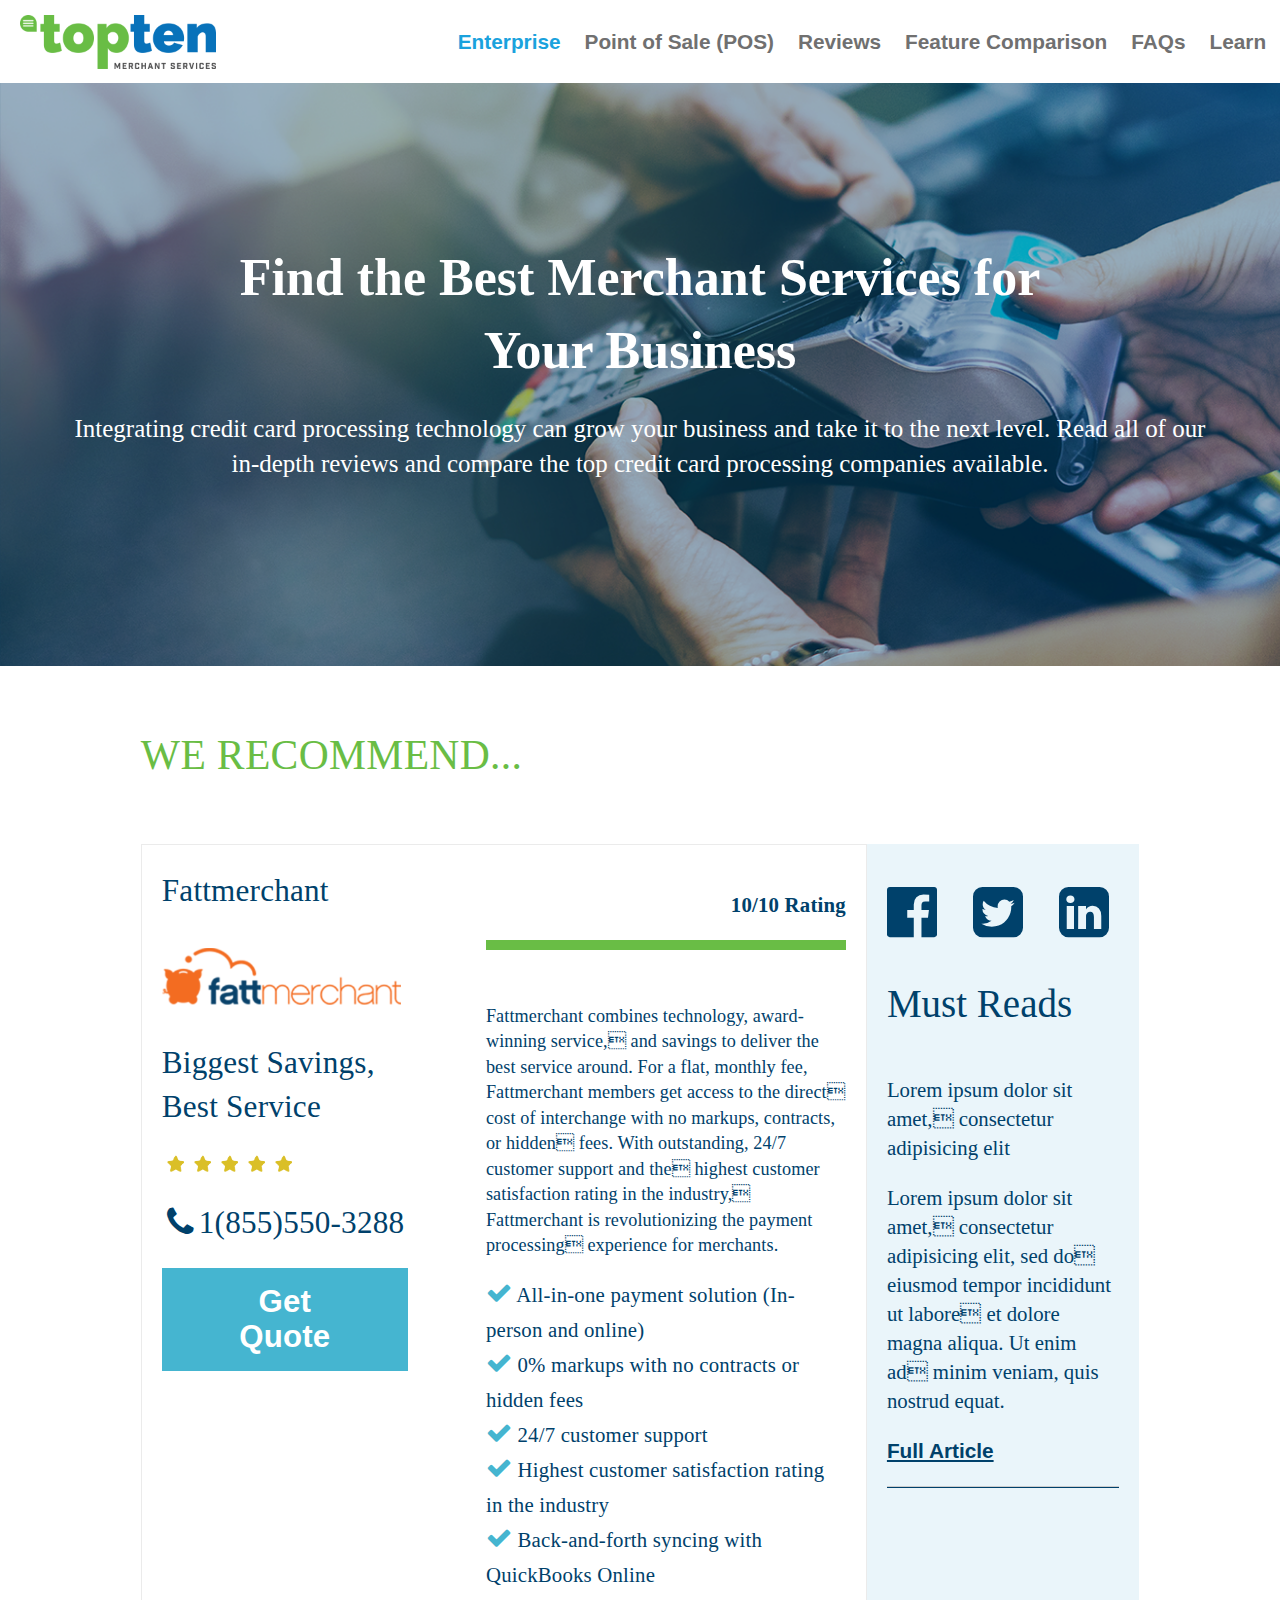
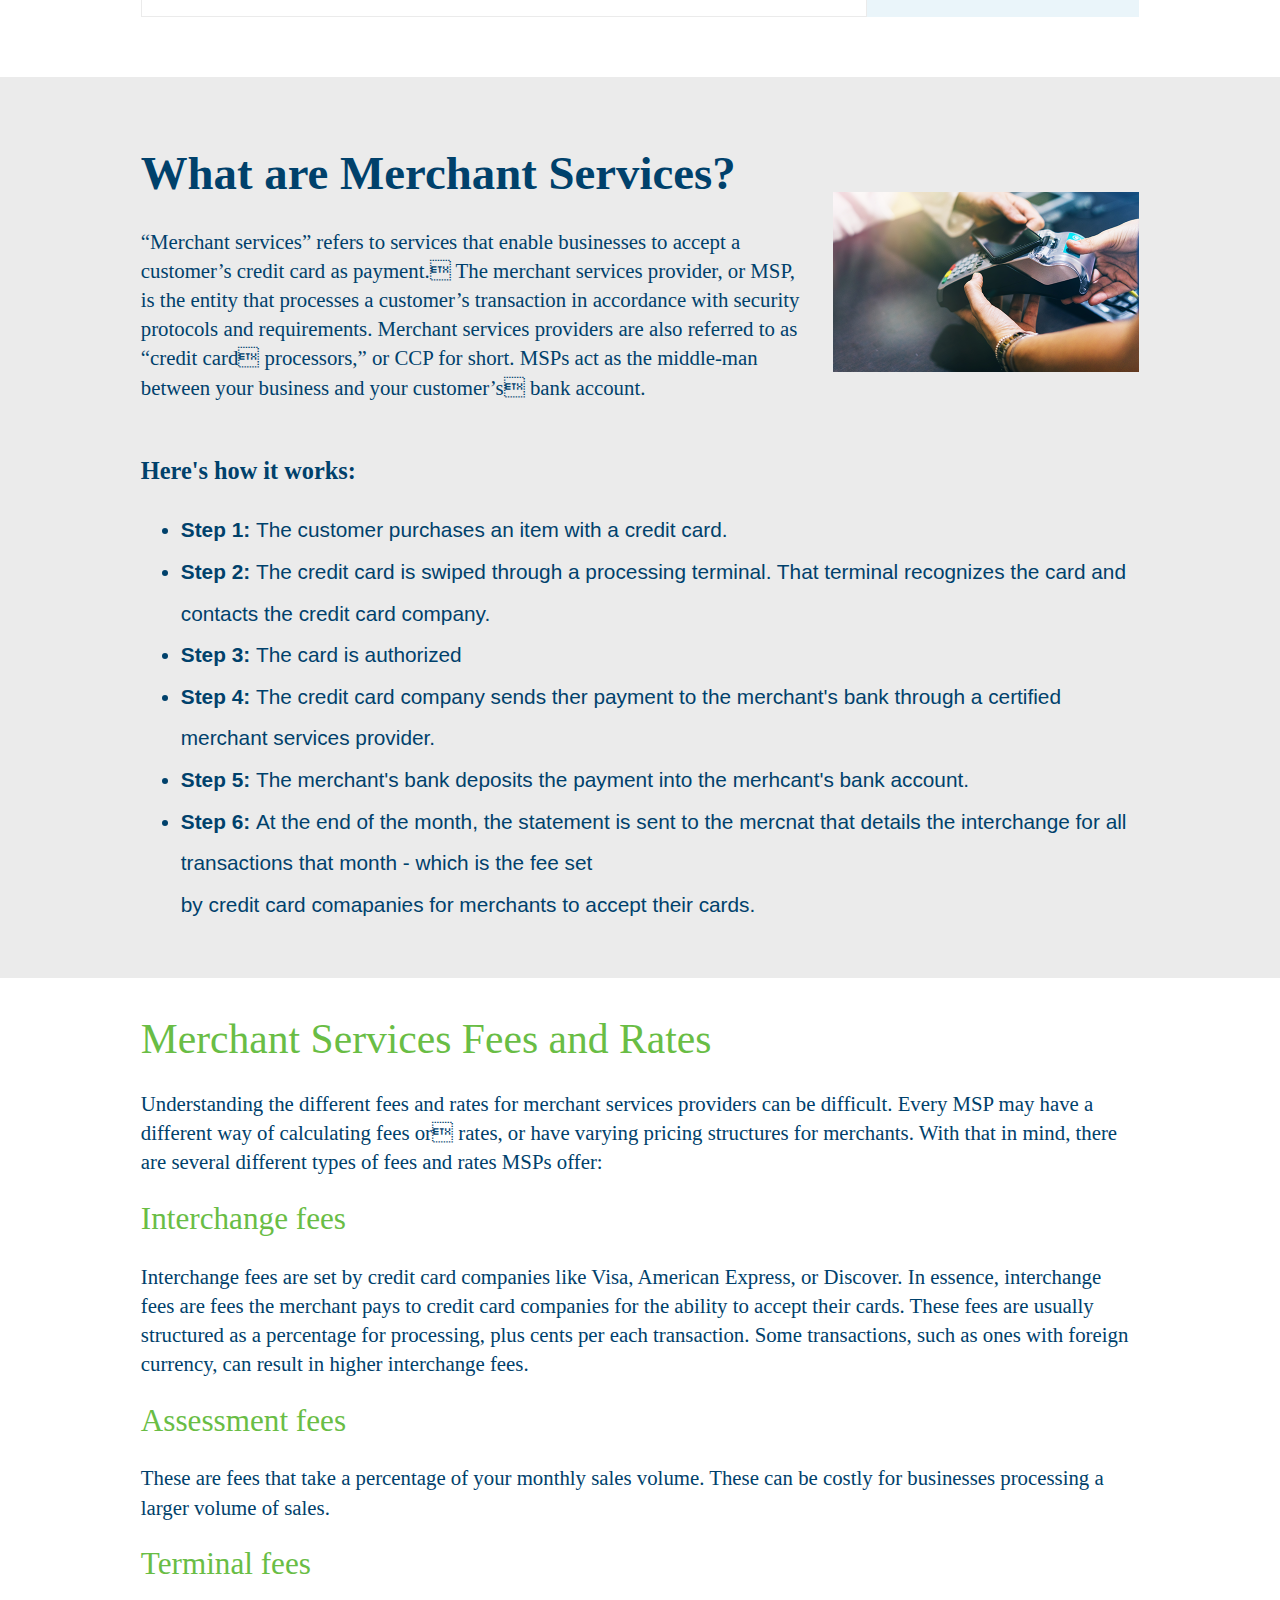
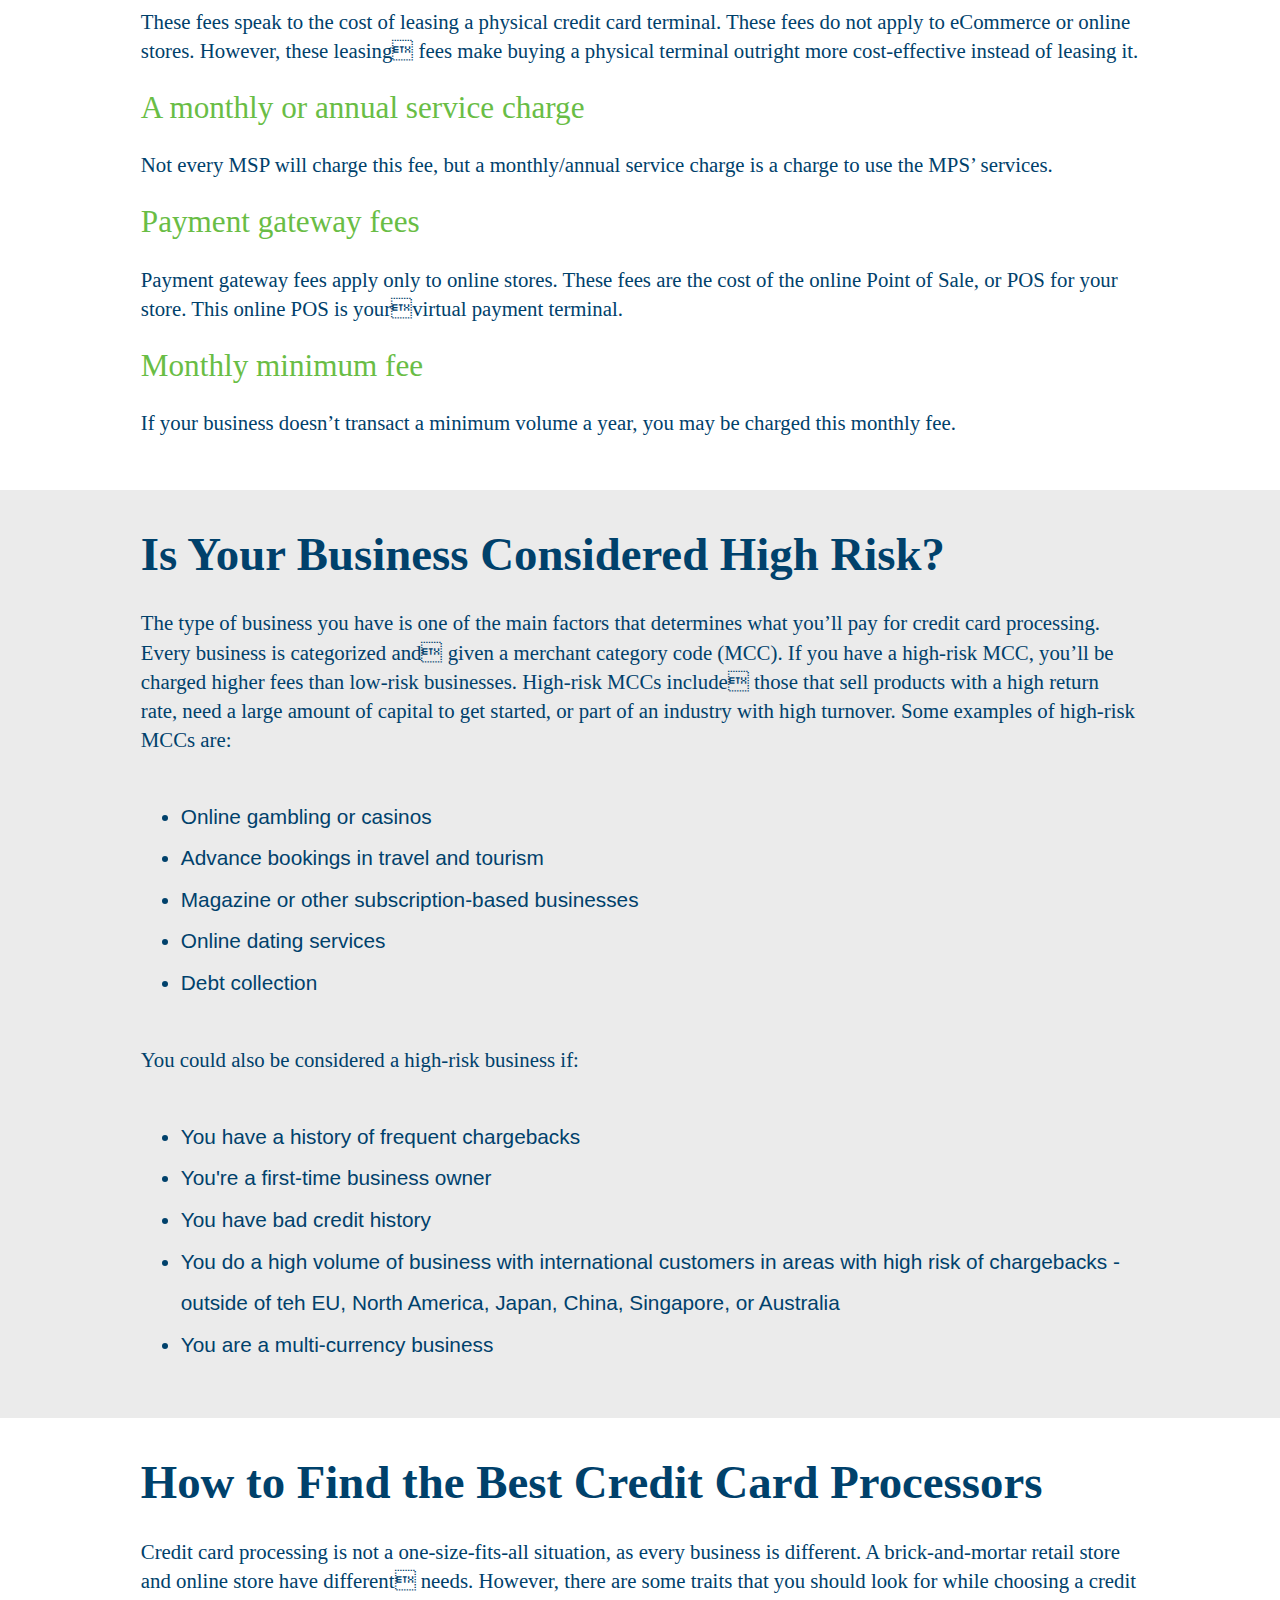
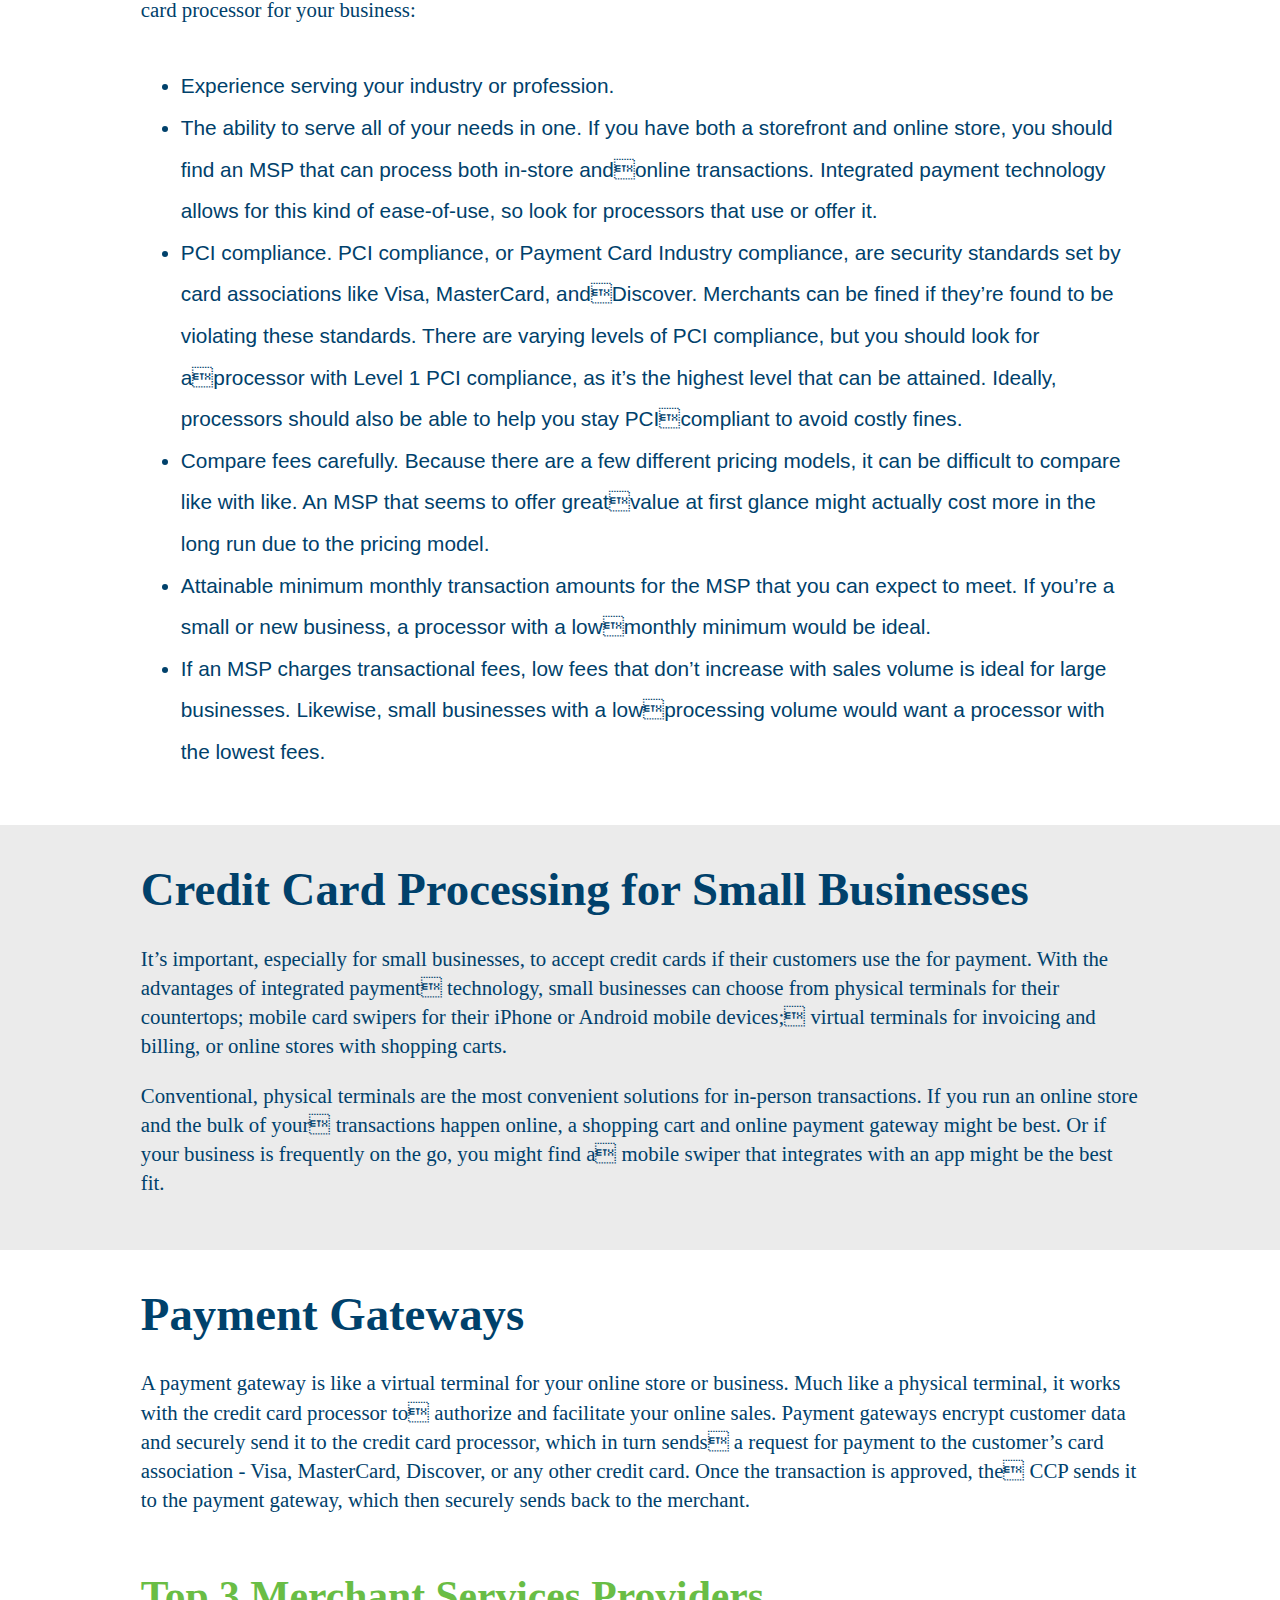
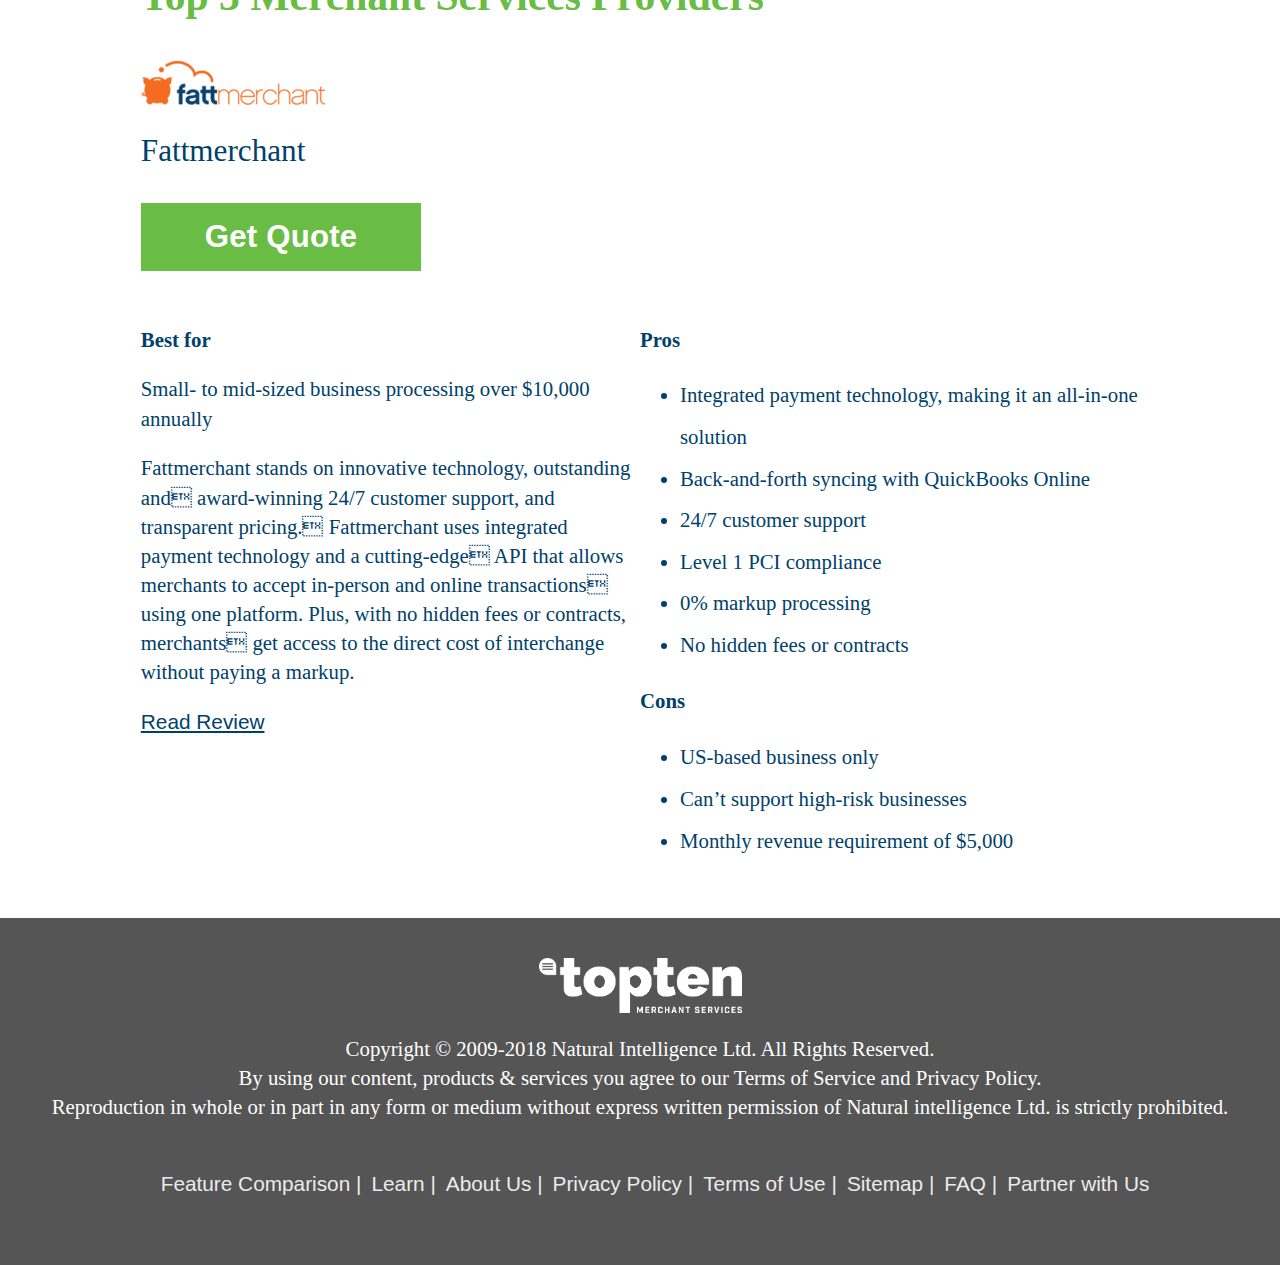
==== index.html @ c232f835 "learn.html page creation" ====
<!DOCTYPE html>
<html class="no-js" lang="">
  <head>
    <meta charset="utf-8" />
    <meta http-equiv="x-ua-compatible" content="ie=edge" />
    <title>Best 10 Merchant Services</title>
    <meta name="description" content="" />
    <meta name="viewport" content="width=device-width, initial-scale=1, shrink-to-fit=no" />
    <link rel="stylesheet" href="/css/font-awesome.min.css" />
    <link rel="stylesheet" href="/css/font-awesome.css" />
    <link href="http://cdnjs.cloudflare.com/ajax/libs/font-awesome/4.3.0/css/font-awesome.css" rel="stylesheet" type="text/css" />
    <link rel="manifest" href="site.webmanifest" />
    <link rel="apple-touch-icon" href="icon.png" />
    <!-- Place favicon.ico in the root directory -->

    <link rel="stylesheet" href="css/normalize.css" />
    <link rel="stylesheet" href="css/main.css" />
  </head>

  <body>
    <!--[if lte IE 9]>
      <p class="browserupgrade">You are using an <strong>outdated</strong> browser. Please <a href="https://browsehappy.com/">upgrade your browser</a> to improve your experience and security.</p>
    <![endif]-->

    <!-- Add your site or application content here -->

    <nav class="top-nav">
      <div class="logo">
        <a href="/"><img src="img/top-ten-logo.png" alt=""/></a>
      </div>
      <ul>
        <li><a class="active" href="/">Enterprise</a></li>
        <li><a href="#">Point of Sale (POS)</a></li>
        <li><a href="#">Reviews</a></li>
        <li><a href="comparison.html">Feature Comparison</a></li>
        <li><a href="faq-page.html">FAQs</a></li>
        <li><a href="learn.html">Learn</a></li>
      </ul>
    </nav>
    <!-- END top-nav -->

    <div class="hero">
      <div class="hero-header"><h1>Find the Best Merchant Services for Your Business</h1></div>
      <div class="hero-description">
        <p>Integrating credit card processing technology can grow your business and take it to the next level. Read all of our in-depth reviews and compare the top credit card processing companies available.</p>
      </div>
    </div>
    <!-- END hero -->

    <div class="box-wrapping">
      <div class="recommend-header"><h2>WE RECOMMEND...</h2></div>
      <div class="box-wrapping-columns">
        <div class="ranking-column">
          <div class="ranking-box">
            <div class="company-left">
              <div class="company-name"><h3>Fattmerchant</h3></div>
              <div class="ranking-logo"><img src="img/fattmerchant.png" alt="" /></div>
              <div class="company-slogan"><h4>Biggest Savings, Best Service</h4></div>
              <div class="ranking-stars">
                <ul>
                  <li><img src="img/star.png" alt="" /></li>
                  <li><img src="img/star.png" alt="" /></li>
                  <li><img src="img/star.png" alt="" /></li>
                  <li><img src="img/star.png" alt="" /></li>
                  <li><img src="img/star.png" alt="" /></li>
                </ul>
              </div>
              <div class="company-telephone">
                <i class="fas fa fa-phone"></i>
                <h3>1(855)550-3288</h3>
              </div>
              <div class="button-cta"><button class="quote-button" onclick="location.href='#'" type="button">Get Quote</button></div>
            </div>

            <div class="company-right">
              <div class="rating-wrapper">
                <div class="rating"><p>10/10 Rating</p></div>
                <div class="rating-bar"></div>
              </div>
              <div class="company-description">
                <p>
                  Fattmerchant combines technology, award-winning service, and savings to deliver the best service around. For a flat, monthly fee, Fattmerchant members get access to the direct cost of interchange with
                  no markups, contracts, or hidden fees. With outstanding, 24/7 customer support and the highest customer satisfaction rating in the industry, Fattmerchant is revolutionizing the payment processing
                  experience for merchants.
                </p>
              </div>
              <div class="company-pros-list">
                <ul class="fa-ul">
                  <li><i class="fas fa fa-check"></i> All-in-one payment solution (In-person and online)</li>
                  <li><i class="fas fa fa-check"></i> 0% markups with no contracts or hidden fees</li>
                  <li><i class="fas fa fa-check"></i> 24/7 customer support</li>
                  <li><i class="fas fa fa-check"></i> Highest customer satisfaction rating in the industry</li>
                  <li><i class="fas fa fa-check"></i> Back-and-forth syncing with QuickBooks Online</li>
                </ul>
              </div>
            </div>
          </div>
        </div>
        <div class="blog-column">
          <div class="social-icons">
            <a href="#"><i class="fa fa-facebook-official" aria-hidden="true"></i></a> <a href="#"><i class="fa fa-twitter-square" aria-hidden="true"></i></a>
            <a href="#"><i class="fa fa-linkedin-square" aria-hidden="true"></i></a>
          </div>
          <div class="blog-item">
            <div class="blog-snippet">
              <h2>Must Reads</h2>
              <p>Lorem ipsum dolor sit amet, consectetur adipisicing elit</p>
            </div>
            <div class="blog-details">
              <p>Lorem ipsum dolor sit amet, consectetur adipisicing elit, sed do eiusmod tempor incididunt ut labore et dolore magna aliqua. Ut enim ad minim veniam, quis nostrud equat.</p>
              <a class="link-bold" href="#">Full Article</a>
            </div>
            <hr />
          </div>
        </div>
      </div>
    </div>
    <!-- END box-wrapping -->

    <div class="service-info-wrapper">
      <div class="service-info-block-grey">
        <div class="basic-info-wrapper">
          <div class="basic-info-column-left">
            <div class="basic-header"><h2 class="blue-bold">What are Merchant Services?</h2></div>
            <div class="basic-quick-info">
              <p>
                “Merchant services” refers to services that enable businesses to accept a customer’s credit card as payment. The merchant services provider, or MSP, is the entity that processes a customer’s transaction
                in accordance with security protocols and requirements. Merchant services providers are also referred to as “credit card processors,” or CCP for short. MSPs act as the middle-man between your business and
                your customer’s bank account.
              </p>
            </div>
          </div>
          <div class="basic-info-column-right">
            <div class="basic-info-img"><img src="img/card-swipe.png" alt="" /></div>
          </div>
        </div>
        <div class="basic-list-wrapper">
          <div class="basic-list-header"><h3>Here's how it works:</h3></div>
          <div class="basic-list">
            <ul>
              <li><strong>Step 1: </strong>The customer purchases an item with a credit card.</li>
              <li><strong>Step 2: </strong>The credit card is swiped through a processing terminal. That terminal recognizes the card and contacts the credit card company.</li>
              <li><strong>Step 3: </strong>The card is authorized</li>
              <li><strong>Step 4: </strong>The credit card company sends ther payment to the merchant's bank through a certified merchant services provider.</li>
              <li><strong>Step 5: </strong>The merchant's bank deposits the payment into the merhcant's bank account.</li>
              <li>
                <strong>Step 6: </strong>At the end of the month, the statement is sent to the mercnat that details the interchange for all transactions that month - which is the fee set<br />
                by credit card comapanies for merchants to accept their cards.
              </li>
            </ul>
          </div>
        </div>
      </div>

      <div class="service-info-block-white">
        <div class="fees-wrapper">
          <div class="fees-info">
            <h2 class="green-medium">Merchant Services Fees and Rates</h2>
            <p>
              Understanding the different fees and rates for merchant services providers can be difficult. Every MSP may have a different way of calculating fees or rates, or have varying pricing structures for
              merchants. With that in mind, there are several different types of fees and rates MSPs offer:
            </p>
            <h3 class="green-medium">Interchange fees</h3>
            <p>
              Interchange fees are set by credit card companies like Visa, American Express, or Discover. In essence, interchange fees are fees the merchant pays to credit card companies for the ability to accept their
              cards. These fees are usually structured as a percentage for processing, plus cents per each transaction. Some transactions, such as ones with foreign currency, can result in higher interchange fees.
            </p>
            <h3 class="green-medium">Assessment fees</h3>
            <p>These are fees that take a percentage of your monthly sales volume. These can be costly for businesses processing a larger volume of sales.</p>
            <h3 class="green-medium">Terminal fees</h3>
            <p>
              These fees speak to the cost of leasing a physical credit card terminal. These fees do not apply to eCommerce or online stores. However, these leasing fees make buying a physical terminal outright more
              cost-effective instead of leasing it.
            </p>
            <h3 class="green-medium">A monthly or annual service charge</h3>
            <p>Not every MSP will charge this fee, but a monthly/annual service charge is a charge to use the MPS’ services.</p>
            <h3 class="green-medium">Payment gateway fees</h3>
            <p>Payment gateway fees apply only to online stores. These fees are the cost of the online Point of Sale, or POS for your store. This online POS is yourvirtual payment terminal.</p>
            <h3 class="green-medium">Monthly minimum fee</h3>
            <p>If your business doesn’t transact a minimum volume a year, you may be charged this monthly fee.</p>
          </div>
        </div>
      </div>

      <div class="service-info-block-grey">
        <div class="high-risk-wrapper">
          <div class="high-risk-text">
            <h2 class="blue-bold">Is Your Business Considered High Risk?</h2>

            <p>
              The type of business you have is one of the main factors that determines what you’ll pay for credit card processing. Every business is categorized and given a merchant category code (MCC). If you have a
              high-risk MCC, you’ll be charged higher fees than low-risk businesses. High-risk MCCs include those that sell products with a high return rate, need a large amount of capital to get started, or part of an
              industry with high turnover. Some examples of high-risk MCCs are:
            </p>

            <ul>
              <li>Online gambling or casinos</li>
              <li>Advance bookings in travel and tourism</li>
              <li>Magazine or other subscription-based businesses</li>
              <li>Online dating services</li>
              <li>Debt collection</li>
            </ul>
            <p>You could also be considered a high-risk business if:</p>
            <ul>
              <li>You have a history of frequent chargebacks</li>
              <li>You're a first-time business owner</li>
              <li>You have bad credit history</li>
              <li>You do a high volume of business with international customers in areas with high risk of chargebacks - outside of teh EU, North America, Japan, China, Singapore, or Australia</li>
              <li>You are a multi-currency business</li>
            </ul>
          </div>
        </div>
      </div>

      <div class="service-info-block-white">
        <div class="card-processors-wrapper">
          <div class="card-processors-header"><h2 class="blue-bold">How to Find the Best Credit Card Processors</h2></div>
          <div class="card-processors-description">
            <p>
              Credit card processing is not a one-size-fits-all situation, as every business is different. A brick-and-mortar retail store and online store have different needs. However, there are some traits that you
              should look for while choosing a credit card processor for your business:
            </p>
          </div>
          <div class="card-processors-list">
            <ul>
              <li>Experience serving your industry or profession.</li>
              <li>
                The ability to serve all of your needs in one. If you have both a storefront and online store, you should find an MSP that can process both in-store andonline transactions. Integrated payment technology
                allows for this kind of ease-of-use, so look for processors that use or offer it.
              </li>
              <li>
                PCI compliance. PCI compliance, or Payment Card Industry compliance, are security standards set by card associations like Visa, MasterCard, andDiscover. Merchants can be fined if they’re found to be
                violating these standards. There are varying levels of PCI compliance, but you should look for aprocessor with Level 1 PCI compliance, as it’s the highest level that can be attained. Ideally, processors
                should also be able to help you stay PCIcompliant to avoid costly fines.
              </li>
              <li>
                Compare fees carefully. Because there are a few different pricing models, it can be difficult to compare like with like. An MSP that seems to offer greatvalue at first glance might actually cost more in
                the long run due to the pricing model.
              </li>
              <li>Attainable minimum monthly transaction amounts for the MSP that you can expect to meet. If you’re a small or new business, a processor with a lowmonthly minimum would be ideal.</li>
              <li>
                If an MSP charges transactional fees, low fees that don’t increase with sales volume is ideal for large businesses. Likewise, small businesses with a lowprocessing volume would want a processor with the
                lowest fees.
              </li>
            </ul>
          </div>
        </div>
      </div>

      <div class="service-info-block-grey">
        <div class="small-business-description-wrapper">
          <div class="small-business-details">
            <h2 class="blue-bold">Credit Card Processing for Small Businesses</h2>

            <p>
              It’s important, especially for small businesses, to accept credit cards if their customers use the for payment. With the advantages of integrated payment technology, small businesses can choose from
              physical terminals for their countertops; mobile card swipers for their iPhone or Android mobile devices; virtual terminals for invoicing and billing, or online stores with shopping carts.
            </p>

            <p>
              Conventional, physical terminals are the most convenient solutions for in-person transactions. If you run an online store and the bulk of your transactions happen online, a shopping cart and online payment
              gateway might be best. Or if your business is frequently on the go, you might find a mobile swiper that integrates with an app might be the best fit.
            </p>
          </div>
        </div>
      </div>

      <div class="service-info-block-white">
        <div class="payment-gateways-wrapper">
          <div class="payment-gateways-header"><h2 class="blue-bold">Payment Gateways</h2></div>
          <div class="payment-gateways-description">
            <p>
              A payment gateway is like a virtual terminal for your online store or business. Much like a physical terminal, it works with the credit card processor to authorize and facilitate your online sales. Payment
              gateways encrypt customer data and securely send it to the credit card processor, which in turn sends a request for payment to the customer’s card association - Visa, MasterCard, Discover, or any other
              credit card. Once the transaction is approved, the CCP sends it to the payment gateway, which then securely sends back to the merchant.
            </p>
          </div>
        </div>
      </div>
    </div>
    <!-- END service-info-wrapper  -->

    <div class="top-three-providers">
      <div class="top-three-providers-header"><h2 class="green-bold">Top 3 Merchant Services Providers</h2></div>
      <div class="provider-wrapper">
        <div class="provider-logo"><img src="img/fattmerchant.png" alt="" /></div>
        <div class="provider-name"><h3>Fattmerchant</h3></div>
        <div class="button-cta"><button class="quote-button green" onclick="location.href='#'" type="button">Get Quote</button></div>
        <div class="provider-info-wrapper">
          <div class="provider-best-for">
            <h4>Best for</h4>
            <p>Small- to mid-sized business processing over $10,000 annually</p>
            <p>
              Fattmerchant stands on innovative technology, outstanding and award-winning 24/7 customer support, and transparent pricing. Fattmerchant uses integrated payment technology and a cutting-edge API that allows
              merchants to accept in-person and online transactions using one platform. Plus, with no hidden fees or contracts, merchants get access to the direct cost of interchange without paying a markup.
            </p>

            <a href="#">Read Review</a>
          </div>
          <div class="provider-pros-cons-wrapper">
            <div class="provider-pros">
              <h4>Pros</h4>
              <ul>
                <li>Integrated payment technology, making it an all-in-one solution</li>
                <li>Back-and-forth syncing with QuickBooks Online</li>
                <li>24/7 customer support</li>
                <li>Level 1 PCI compliance</li>
                <li>0% markup processing</li>
                <li>No hidden fees or contracts</li>
              </ul>
            </div>
            <div class="provider-cons">
              <h4>Cons</h4>
              <ul>
                <li>US-based business only</li>
                <li>Can’t support high-risk businesses</li>
                <li>Monthly revenue requirement of $5,000</li>
              </ul>
            </div>
          </div>
        </div>
      </div>
    </div>
    <!-- END top-3-providers  -->

    <footer class="footer">
      <div class="logo"><img src="img/top-ten-logo-white.png" alt="" /></div>
      <div class="copyright-text">
        <p>
          Copyright © 2009-2018 Natural Intelligence Ltd. All Rights Reserved.<br />
          By using our content, products & services you agree to our Terms of Service and Privacy Policy.<br />
          Reproduction in whole or in part in any form or medium without express written permission of Natural intelligence Ltd. is strictly prohibited.<br />
        </p>
      </div>
      <div class="links">
        <ul>
          <li><a href="#">Feature Comparison</a> |</li>
          <li><a href="#">Learn</a> |</li>
          <li><a href="#">About Us</a> |</li>
          <li><a href="#">Privacy Policy</a> |</li>
          <li><a href="#">Terms of Use</a> |</li>
          <li><a href="#">Sitemap</a> |</li>
          <li><a href="#">FAQ</a> |</li>
          <li><a href="#">Partner with Us</a></li>
        </ul>
      </div>
    </footer>
    <!-- END footer -->

    <script src="js/vendor/modernizr-3.6.0.min.js"></script>
    <script src="https://code.jquery.com/jquery-3.3.1.min.js" integrity="{{ JQUERY_SRI_HASH }}" crossorigin="anonymous"></script>
    <script>
      window.jQuery || document.write('<script src="js/vendor/jquery-3.3.1.min.js"><\/script>');
    </script>
    <script src="js/plugins.js"></script>
    <script src="js/main.js"></script>
  </body>
</html>
---- css/main.css ----
/*! HTML5 Boilerplate v6.1.0 | MIT License | https://html5boilerplate.com/ */

/*
 * What follows is the result of much research on cross-browser styling.
 * Credit left inline and big thanks to Nicolas Gallagher, Jonathan Neal,
 * Kroc Camen, and the H5BP dev community and team.
 */

/* ==========================================================================
Custom Font - Avenir Next
========================================================================== */

@font-face {
  font-family: 'AvenierNext-Bold';
  src: url(fonts/AvenirNext-Bold.ttf) format('truetype');
}

@font-face {
  font-family: 'AvenirNext-Medium';
  src: url(fonts/AvenirNext-Medium-06.ttf) format('truetype');
}

@font-face {
  font-family: 'AvenirNext-Regular';
  src: url(fonts/AvenirNext-Regular-08.ttf) format('truetype');
}

@font-face {
  font-family: 'AvenirNext-Italic';
  src: url(fonts/AvenirNext-Italic-05.ttf) format('truetype');
}

/* ==========================================================================
Base styles: opinionated defaults
========================================================================== */

html {
  color: #222;
  font-size: calc(0.5em + 1vw);
  line-height: 1.4;
  animation: fadeIn 1s ease-in-out;
  height: 100%;
  width: 100%;
  overflow-y: scroll;
  overflow-x: hidden;
}

body {
  margin: 0;
  font-family: 'AvenirNext-Regular', Arial, Helvetica, sans-serif;
  overflow-y: scroll;
  overflow-x: hidden;
}

/*
 * Remove text-shadow in selection highlight:
 * https://twitter.com/miketaylr/status/12228805301
 *
 * Vendor-prefixed and regular ::selection selectors cannot be combined:
 * https://stackoverflow.com/a/16982510/7133471
 *
 * Customize the background color to match your design.
 */

::-moz-selection {
  background: #b3d4fc;
  text-shadow: none;
}

::selection {
  background: #b3d4fc;
  text-shadow: none;
}

/*
 * A better looking default horizontal rule
 */

hr {
  display: block;
  height: 1px;
  border: 0;
  border-top: 1px solid #ccc;
  margin: 1em 0;
  padding: 0;
}

/*
 * Remove the gap between audio, canvas, iframes,
 * images, videos and the bottom of their containers:
 * https://github.com/h5bp/html5-boilerplate/issues/440
 */

audio,
canvas,
iframe,
img,
svg,
video {
  vertical-align: middle;
}

/*
 * Remove default fieldset styles.
 */

fieldset {
  border: 0;
  margin: 0;
  padding: 0;
}

/*
 * Allow only vertical resizing of textareas.
 */

textarea {
  resize: vertical;
}

/* ==========================================================================
Browser Upgrade Prompt
========================================================================== */

.browserupgrade {
  margin: 0.2em 0;
  background: #ccc;
  color: #000;
  padding: 0.2em 0;
}

/* ==========================================================================
Author's custom styles
========================================================================== */

/* ==========================================================================
Typography Styles
========================================================================== */

h1,
h2,
h3,
h4,
h5,
h6 {
  margin: 0;
  padding: 0;
  font-family: 'AvenirNext-Bold';
  color: #00416b;
}

h2.blue-bold {
  font-size: 2.25rem;
}

h2.blue-bold-small {
  font-size: 1.5rem;
}

h2.blue-light {
  font-size: 1.5rem;
  font-family: 'AvenirNext-Medium';
  font-weight: 500;
  color: #00416b;
}

h2.green-bold {
  font-size: 2rem;
  color: #69bd45;
}

h2.green-medium {
  font-family: 'AvenirNext-Medium';
  font-size: 2rem;
  font-weight: 500;
  color: #69bd45;
}

h3.green-medium {
  font-family: 'AvenirNext-Medium';
  font-size: 1.5rem;
  font-weight: 500;
  color: #69bd45;
}

p {
  font-size: 1rem;
  font-family: 'AvenirNext-Regular';
  color: #00416b;
}

a {
  color: #00416b;
}

a.link-bold {
  font-weight: 700;
}

ul>li {
  color: #00416b;
  line-height: 2;
}

/* ==========================================================================
Button Styles
========================================================================== */

.button-cta>button {
  border: none;
  margin-bottom: 54px;
}

.quote-button {
  background-color: #45b5d0;
  font-size: 1.5em;
  font-weight: bold;
  letter-spacing: 0.2px;
  color: #ffffff;
  padding: 16px 64px;
}

.quote-button.green {
  background-color: #69bd45;
}

/* ==========================================================================
Navigation Styles
========================================================================== */

.top-nav {
  display: flex;
  justify-content: space-between;
  align-items: center;
  overflow: hidden;
  width: 100%;
  max-height: 100px;
  background: #fff;
  padding: 0 10px;
}

.top-nav .logo a>img {
  width: 196px;
  height: 54px;
  object-fit: contain;
  padding: 10px;
}

.top-nav>ul {
  display: flex;
  list-style: none;
}

.top-nav li>a {
  color: #707070;
  font-size: 1rem;
  font-weight: bold;
  padding: 0 1.15rem 0 0;
  text-decoration: none;
  display: inline-block;
}

@media only screen and (max-width: 1024px) {
  .top-nav li>a {
    font-size: 0.9rem;
    padding: 0 1.1rem 0 0;
  }
}

.top-nav a:hover {
  color: #1aa2dd;
}

.top-nav a.active {
  color: #1aa2dd;
}

/* ==========================================================================
Hero Styles
========================================================================== */

.hero {
  display: flex;
  justify-content: center;
  flex: 1;
  min-height: 28rem;
  flex-direction: column;
  background-image: url(/img/hero-background.png);
  background-color: #00416b;
  background-repeat: no-repeat;
  background-size: cover;
}

.hero-header {
  padding: 0 11rem;
}

@media only screen and (max-width: 1024px) {
  .hero-header {
    padding: 0 7rem;
  }
}

@media only screen and (max-width: 414px) {
  .hero-header {
    padding: 0 0.5rem;
  }
}

.hero .hero-header>h1 {
  font-size: 2.5rem;
  text-align: center;
  color: #fff;
}

.hero-description {
  padding: 0 3.5rem;
}

@media only screen and (max-width: 1024px) {
  .hero-description {
    padding: 0 2rem;
  }
}

.hero .hero-description>p {
  font-size: 1.2rem;
  text-align: center;
  color: #fff;
}

/* ==========================================================================
Home Page We Recommend Body Styles Styles
========================================================================== */

.box-wrapping {
  display: flex;
  flex: 1;
  flex-direction: column;
  align-items: center;
  padding: 60px 11%;
}

.recommend-header {
  display: flex;
  align-self: flex-start;
  padding-bottom: 60px;
}

.box-wrapping .recommend-header>h2 {
  font-family: 'AvenirNext-Medium';
  font-size: 2rem;
  font-weight: 500;
  letter-spacing: 0.32px;
  color: #69bd45;
}

.box-wrapping-columns {
  display: flex;
  justify-content: center;
}

.ranking-column {
  display: flex;
  flex-direction: column;
  flex-basis: 800px;
}

.company-left {
  display: flex;
  flex-direction: column;
  flex-basis: 252px;
  padding-right: 78px;
}

.company-right {
  display: flex;
  flex-direction: column;
  flex: 2;
}

.rating-wrapper {
  justify-content: flex-start;
  display: flex;
  flex-direction: column;
  align-items: flex-end;
  padding-bottom: 36px;
}

.ranking-logo>img {
  height: 57px;
  padding-bottom: 36px;
}

.company-slogan {
  padding-bottom: 21px;
}

.company-slogan>h4 {
  font-family: 'AvenirNext-Medium';
  font-size: 1.5rem;
  font-weight: 500;
  letter-spacing: 0.2px;
  color: #00416b;
}

.ranking-stars {
  display: flex;
  padding-bottom: 24px;
}

.ranking-stars ul {
  display: flex;
  list-style: none;
  margin: 0;
  padding: 0;
}

.ranking-stars ul>li {
  padding: 5px;
}

.ranking-stars ul li>img {
  display: flex;
  height: 17px;
  color: #dabf27;
}

.company-telephone {
  display: flex;
  padding-bottom: 23px;
}

.company-telephone>i {
  padding: 5px;
  font-size: 1.625rem;
  color: #00416b;
}

.company-telephone>h3 {
  font-family: 'AvenirNext-Regular';
  font-size: 1.5rem;
  font-weight: normal;
  letter-spacing: 0.2px;
  color: #00416b;
}

.ranking-box {
  display: flex;
  border: solid 1px #ebebeb;
  padding: 24px 20px;
}

.company-name {
  padding-bottom: 36px;
}

.company-name>h3 {
  font-family: 'AvenirNext-Medium';
  font-size: 1.5rem;
  font-weight: 500;
  letter-spacing: 0.2px;
  color: #00416b;
}

.rating {
  font-weight: bold;
  font-family: 'AvenirNext-Bold';
  font-size: 1rem;
  font-weight: bold;
  letter-spacing: 0.2px;
  color: #00416b;
}

.rating-bar {
  width: 360px;
  height: 10px;
  background-color: #69bd45;
}

.company-description>p {
  font-family: 'AvenirNext-Medium';
  font-size: 0.875rem;
  letter-spacing: 0.1px;
  color: #00416b;
}

ul.fa-ul {
  margin: 0;
}

.company-pros-list ul>li {
  font-family: 'AvenirNext-Medium';
  line-height: 35px;
  letter-spacing: 0.2px;
  color: #00416b;
}

.company-pros-list ul li>i {
  color: #45b5d0;
  font-size: 1.25rem;
}

.blog-column {
  background: rgb(234, 245, 250);
  display: flex;
  flex-direction: column;
  flex-basis: 300px;
}

.blog-item {
  margin: 0 20px;
}

.blog-item>hr {
  background-color: #00416b;
}

.blog-column {
  display: flex;
  flex-direction: column;
}

.blog-column>.social-icons {
  color: #00416b;
  text-align: center;
  font-size: 2.813rem;
  letter-spacing: 10px;
  padding-top: 28px;
}

.blog-column .blog-snippet>h2 {
  font-size: 1.875rem;
  line-height: 100px;
  font-family: 'AvenirNext-Medium';
  font-weight: 400;
  color: #00416b;
}

.blog-column .blog-snippet>p {
  font-family: AvenirNext-Medium;
  color: #00416b;
}

/* ==========================================================================
Home Page Service Info Styles Styles
========================================================================== */

.service-info-wrapper {
  display: flex;
  flex-direction: column;
}

.service-info-block-grey {
  display: flex;
  flex: 1;
  flex-direction: column;
  align-items: center;
  background-color: #ebebeb;
  padding: 32px 11%;
}

.service-info-block-white {
  display: flex;
  flex: 1;
  flex-direction: column;
  align-items: center;
  padding: 32px 11%;
}

.basic-info-column-left {
  display: flex;
  flex-direction: column;
}

.basic-info-column-right {
  display: flex;
  align-items: center;
  padding-left: 30px;
}

.basic-info-wrapper {
  display: flex;
  align-content: center;
  padding: 32px 0;
}

.basic-info-column-right .basic-info-img>img {
  height: 180px;
}

.basic-list-wrapper {
  display: flex;
  flex-direction: column;
}

.fees-wrapper {
  display: flex;
  flex: 1;
  flex-direction: column;
  align-items: center;
}

.high-risk-wrapper {
  display: flex;
  flex: 1;
  flex-direction: column;
  align-items: center;
}

.high-risk-info {
  display: flex;
  flex-direction: column;
  padding: 47px 0;
}

.high-risk-text {
  display: flex;
  flex-direction: column;
}

.high-risk-list {
  display: flex;
  flex-direction: column;
}

.card-processors-wrapper {
  display: flex;
  flex-direction: column;
}

.small-business-description-wrapper {
  display: flex;
  flex: 1;
  flex-direction: column;
  align-items: center;
}

/* ==========================================================================
Top 3 Styles
========================================================================== */

.top-three-providers {
  display: flex;
  flex-direction: column;
  padding: 0 11%;
}

.provider-logo>img {
  height: 44px;
  padding-bottom: 24px;
}

.provider-name>h3 {
  padding-bottom: 30px;
  font-family: 'AvenirNext-Regular';
  font-size: 1.5rem;
  font-weight: 300;
  color: #00416b;
}

.provider-wrapper {
  display: flex;
  flex-direction: column;
  flex: 1;
  padding: 36px 0;
}

.provider-info-wrapper {
  display: flex;
  flex: 1;
}

.provider-best-for {
  flex: 1;
}

.provider-best-for>h4 {
  font-family: 'AvenirNext-Regular';
  font-size: 1rem;
  color: #00416b;
}

.provider-pros-cons-wrapper {
  display: flex;
  flex-direction: column;
  flex: 1;
}

.provider-pros ul>li {
  font-family: 'AvenirNext-Regular';
  color: #00416b;
}

.provider-cons ul>li {
  font-family: 'AvenirNext-Regular';
  color: #00416b;
}

/* ==========================================================================
FAQ Styles
========================================================================== */

.faq-wrapper {
  display: flex;
  flex-direction: column;
  align-self: flex-start;
  width: 100%;
}

.faq-question {
  padding: 20px 0 12px 58px;
}

.faq-question:hover {
  background-color: #ebebeb;
  color: red;
}

/* ==========================================================================
Comparison Styles
========================================================================== */

.comparison-wrapper {
  display: flex;
  padding-bottom: 3rem;
}

.child-comparison-wrapper {
  display: flex;
  flex-direction: column;
}

.vertical-column {
  display: flex;
  flex-direction: column;
  border: solid 1px #ebebeb;
  padding: 4.5rem;
}

.vertical-column>i {
  padding: 2.5rem 0 2.5rem 0;
  color: #69bd45;
}

.vertical-side-column {
  display: flex;
  flex-direction: column;
  padding-top: 13rem;
  align-items: center;
  border: solid 1px #ebebeb;
}

.vertical-side-column>h2.blue-light {
  padding: 2.5rem 1rem 2.5rem 1rem;
}

.horizontal-row-wrapper {
  display: flex;
  background-color: #ebebeb;
}

.comparison-company {
  display: flex;
  flex-direction: column;
  align-items: center;
  align-content: center;
}

.comparison-company>.ranking-logo img {
  padding: 1.5rem .8rem 1.5rem .8rem;
}

.comparison-company>a {
  padding: .5rem 0 2rem 0;
}

.bottom-column-wrapper {
  display: flex;
}

/* ==========================================================================
Learn Styles
========================================================================== */

.box-wrapping-row {
  display: flex;
  flex: 1;
  align-items: center;
  padding: 60px 11%;
  justify-content: center;
}

.left-column-wrapper {
  display: flex;
  flex-direction: column;
}

.box-left {
  height: 14rem;
  display: flex;
  background-color: #ebebeb;
  margin-bottom: 1rem;
}

.box-left-wrapper {
  display: flex;
}

.box-left-column>h2.blue-bold-small {
  font-size: 28px;
  line-height: 32px;
}

.box-left-column>p.date {
  font-size: 16px;
  font-style: italic;
  line-height: 1.88;
}

.box-left-column>p.description {
  font-size: .7rem;
  line-height: 1rem;
}

.box-left-column>a {
  font-size: .7rem;
}

.box-left>img {
  width: 288px;
  object-fit: contain;
  padding-left: 1rem;
}

.box-left-column {
  width: 328px;
  display: flex;
  flex-direction: column;
  padding: 1rem;
}

.right-column-wrapper {
  display: flex;
  flex-direction: column;
  padding-top: 138px;
  padding-left: 18px;
}

.right-column-wrapper>h3.green-medium {
  padding-bottom: 1rem;
}

.box-right {
  display: flex;
  background-color: #f6f6f6;
  margin: .5rem;
}

.box-right>img {
  width: 153px;
  object-fit: contain;
  padding: 0 2rem 1rem 1rem;
}

.box-right-column {
  display: flex;
  flex-direction: column;
  align-items: center;
  padding: 2.1rem 1rem 2rem 0;
}

.box-right-column .button-cta>button {
  height: 40px;
  font-size: 20px;
}

/* ==========================================================================
Footer Styles Styles
========================================================================== */

.footer {
  display: flex;
  flex: 1;
  flex-direction: column;
  align-items: center;
  background-color: #555555;
  color: #ebebeb;
  padding: 40px 0;
}

.footer .logo>img {
  width: 203px;
}

.copyright-text>p {
  text-align: center;
  color: #fff;
}

footer .links>ul {
  display: flex;
  list-style: none;
}

footer li {
  color: #ebebeb;
  margin-right: 10px;
}

footer li>a {
  text-decoration: none;
  color: #ebebeb;
}

/* ==========================================================================
Helper classes
========================================================================== */

/*
 * Hide visually and from screen readers
 */

.hidden {
  display: none !important;
}

/*
 * Hide only visually, but have it available for screen readers:
 * https://snook.ca/archives/html_and_css/hiding-content-for-accessibility
 *
 * 1. For long content, line feeds are not interpreted as spaces and small width
 *    causes content to wrap 1 word per line:
 *    https://medium.com/@jessebeach/beware-smushed-off-screen-accessible-text-5952a4c2cbfe
 */

.visuallyhidden {
  border: 0;
  clip: rect(0 0 0 0);
  height: 1px;
  margin: -1px;
  padding: 0;
  position: absolute;
  width: 1px;
  white-space: nowrap;
  /* 1 */
}

/*
 * Extends the .visuallyhidden class to allow the element
 * to be focusable when navigated to via the keyboard:
 * https://www.drupal.org/node/897638
 */

.visuallyhidden.focusable:active,
.visuallyhidden.focusable:focus {
  clip: auto;
  height: auto;
  margin: 0;
  overflow: visible;
  position: static;
  width: auto;
  white-space: inherit;
}

/*
 * Hide visually and from screen readers, but maintain layout
 */

.invisible {
  visibility: hidden;
}

/*
 * Clearfix: contain floats
 *
 * For modern browsers
 * 1. The space content is one way to avoid an Opera bug when the
 *    `contenteditable` attribute is included anywhere else in the document.
 *    Otherwise it causes space to appear at the top and bottom of elements
 *    that receive the `clearfix` class.
 * 2. The use of `table` rather than `block` is only necessary if using
 *    `:before` to contain the top-margins of child elements.
 */

.clearfix:before,
.clearfix:after {
  content: ' ';
  /* 1 */
  display: table;
  /* 2 */
}

.clearfix:after {
  clear: both;
}

/* ==========================================================================
EXAMPLE Media Queries for Responsive Design.
These examples override the primary ('mobile first') styles.
Modify as content requires.
========================================================================== */

@media only screen and (min-width: 35em) {
  /* Style adjustments for viewports that meet the condition */
}

@media print,
(-webkit-min-device-pixel-ratio: 1.25),
(min-resolution: 1.25dppx),
(min-resolution: 120dpi) {
  /* Style adjustments for high resolution devices */
}

/* ==========================================================================
   Print styles.
   Inlined to avoid the additional HTTP request:
   https://www.phpied.com/delay-loading-your-print-css/
   ========================================================================== */

@media print {

  *,
  *:before,
  *:after {
    background: transparent !important;
    color: #000 !important;
    /* Black prints faster */
    -webkit-box-shadow: none !important;
    box-shadow: none !important;
    text-shadow: none !important;
  }

  a,
  a:visited {
    text-decoration: underline;
  }

  a[href]:after {
    content: ' ('attr(href) ')';
  }

  abbr[title]:after {
    content: ' ('attr(title) ')';
  }

  /*
     * Don't show links that are fragment identifiers,
     * or use the `javascript:` pseudo protocol
     */

  a[href^='#']:after,
  a[href^='javascript:']:after {
    content: '';
  }

  pre {
    white-space: pre-wrap !important;
  }

  pre,
  blockquote {
    border: 1px solid #999;
    page-break-inside: avoid;
  }

  /*
     * Printing Tables:
     * http://css-discuss.incutio.com/wiki/Printing_Tables
     */

  thead {
    display: table-header-group;
  }

  tr,
  img {
    page-break-inside: avoid;
  }

  p,
  h2,
  h3 {
    orphans: 3;
    widows: 3;
  }

  h2,
  h3 {
    page-break-after: avoid;
  }
}

@keyframes fadeIn {
  0% {
    opacity: 0;
  }

  100% {
    opacity: 1;
  }
}
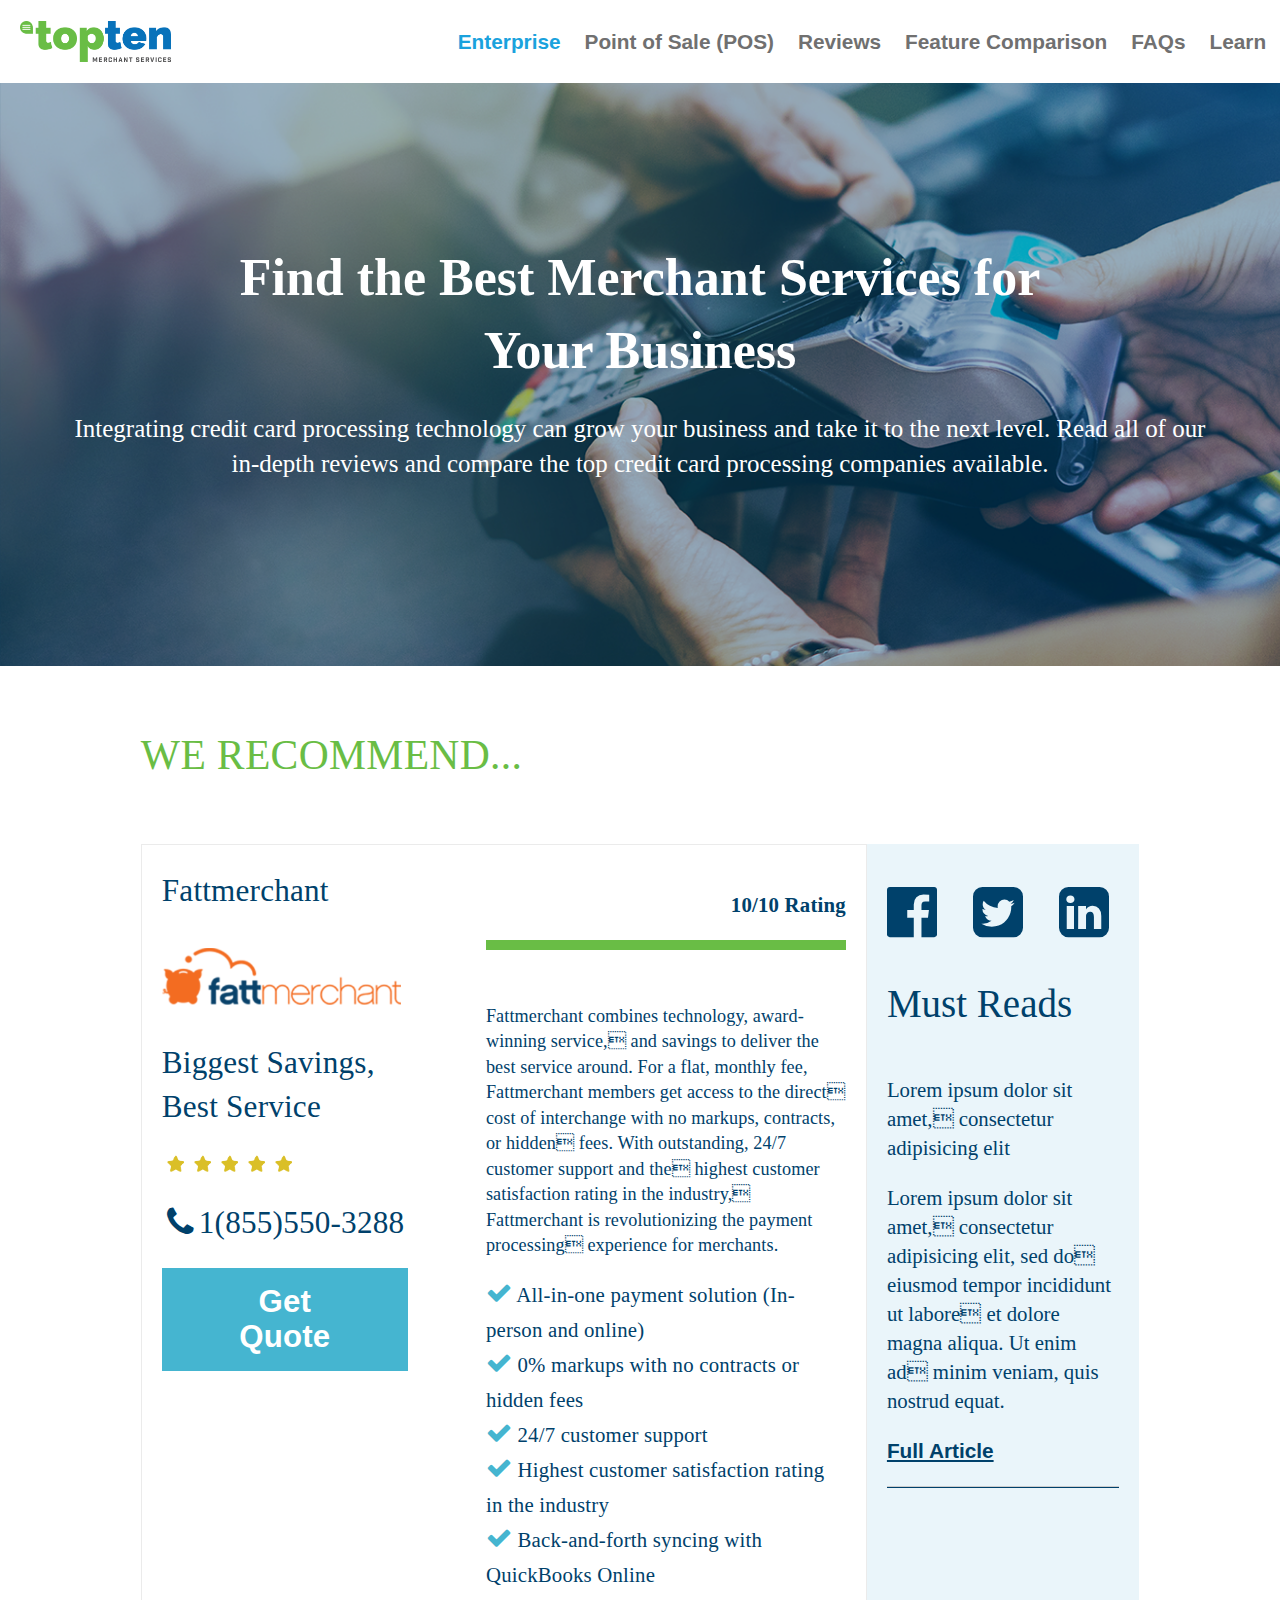
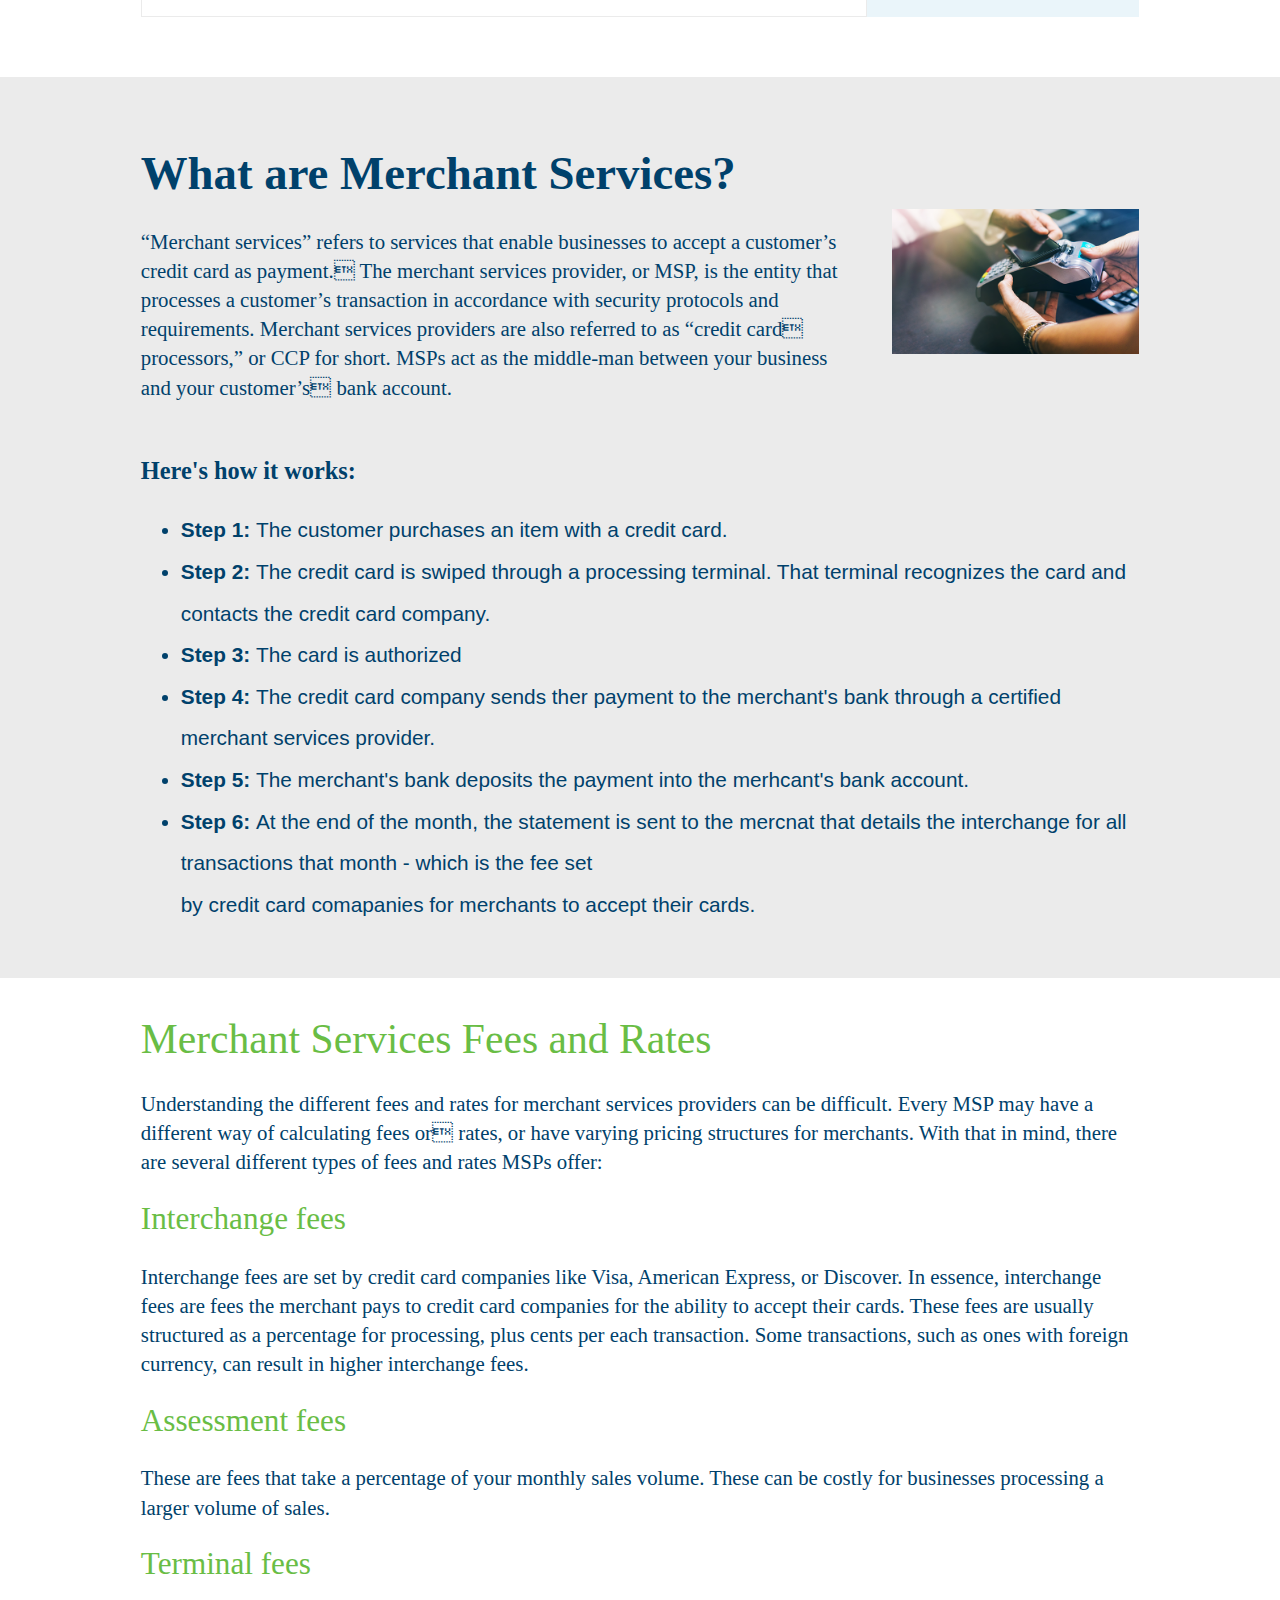
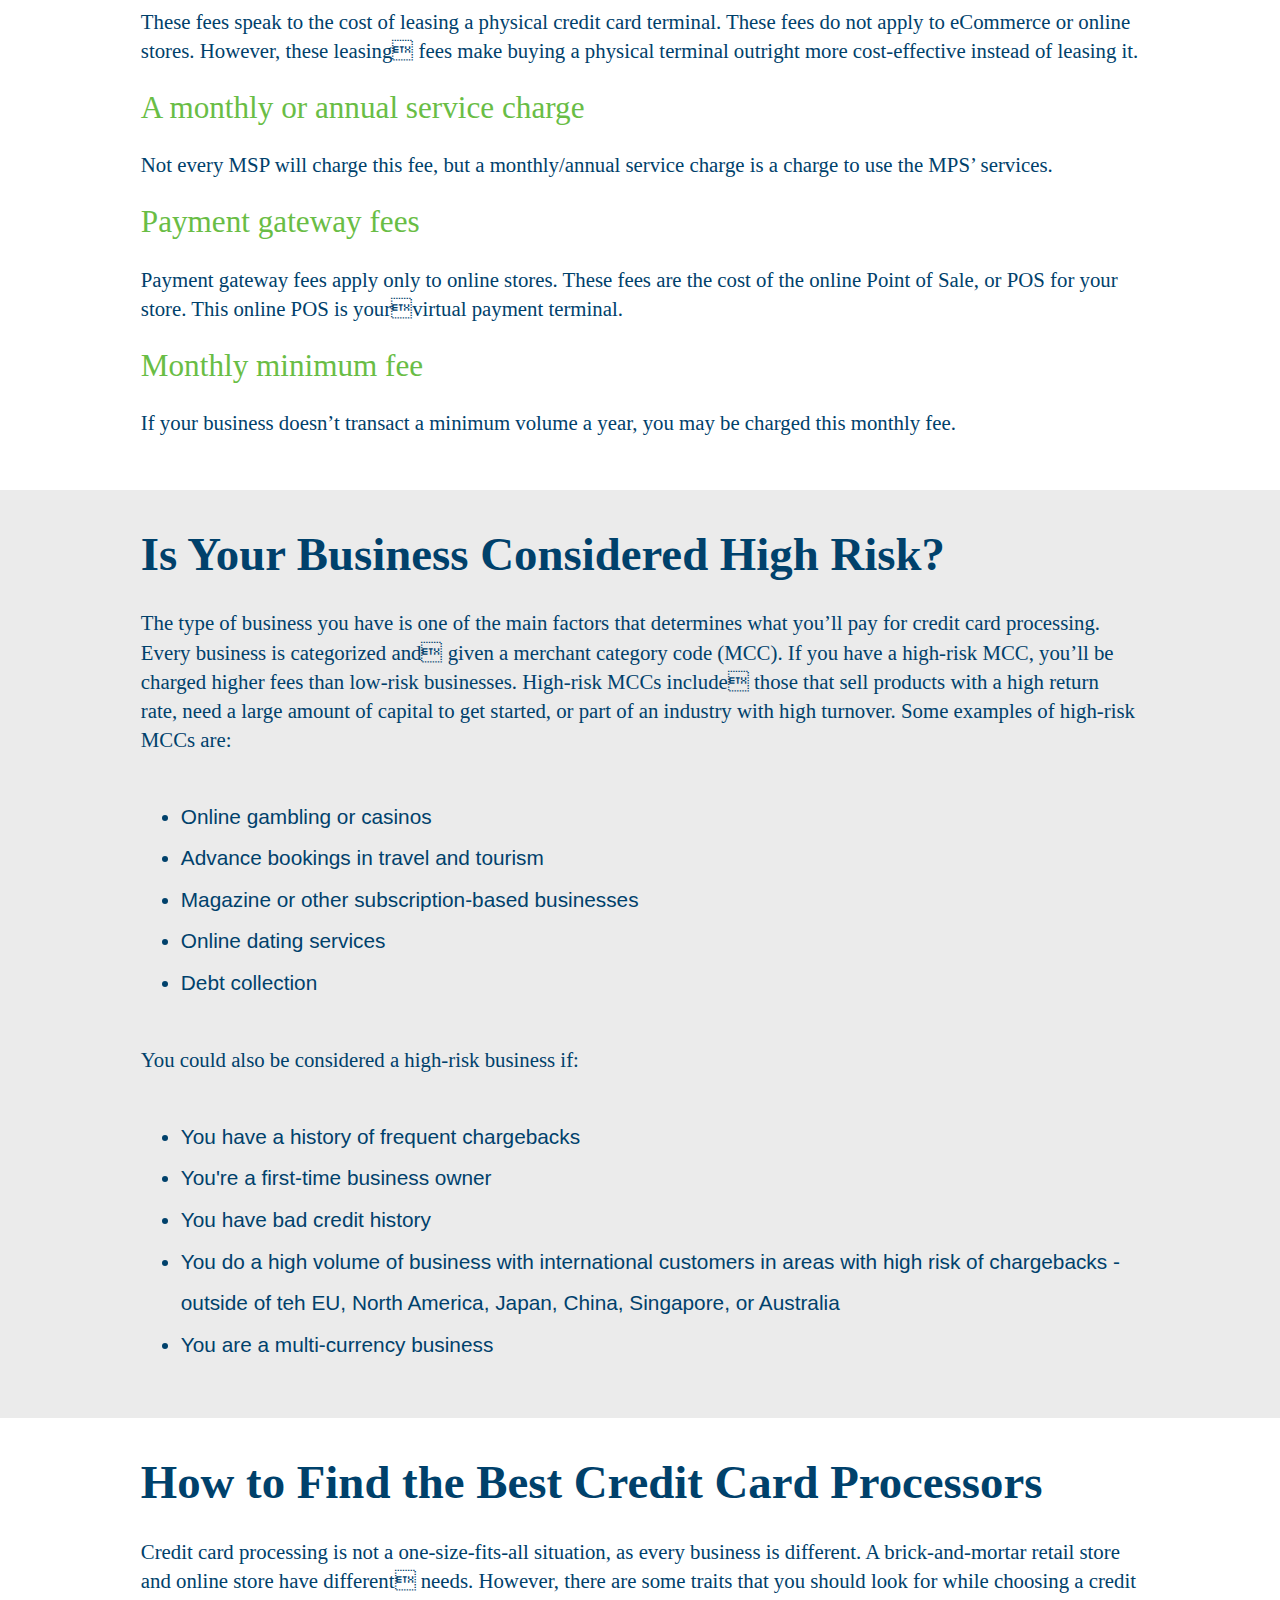
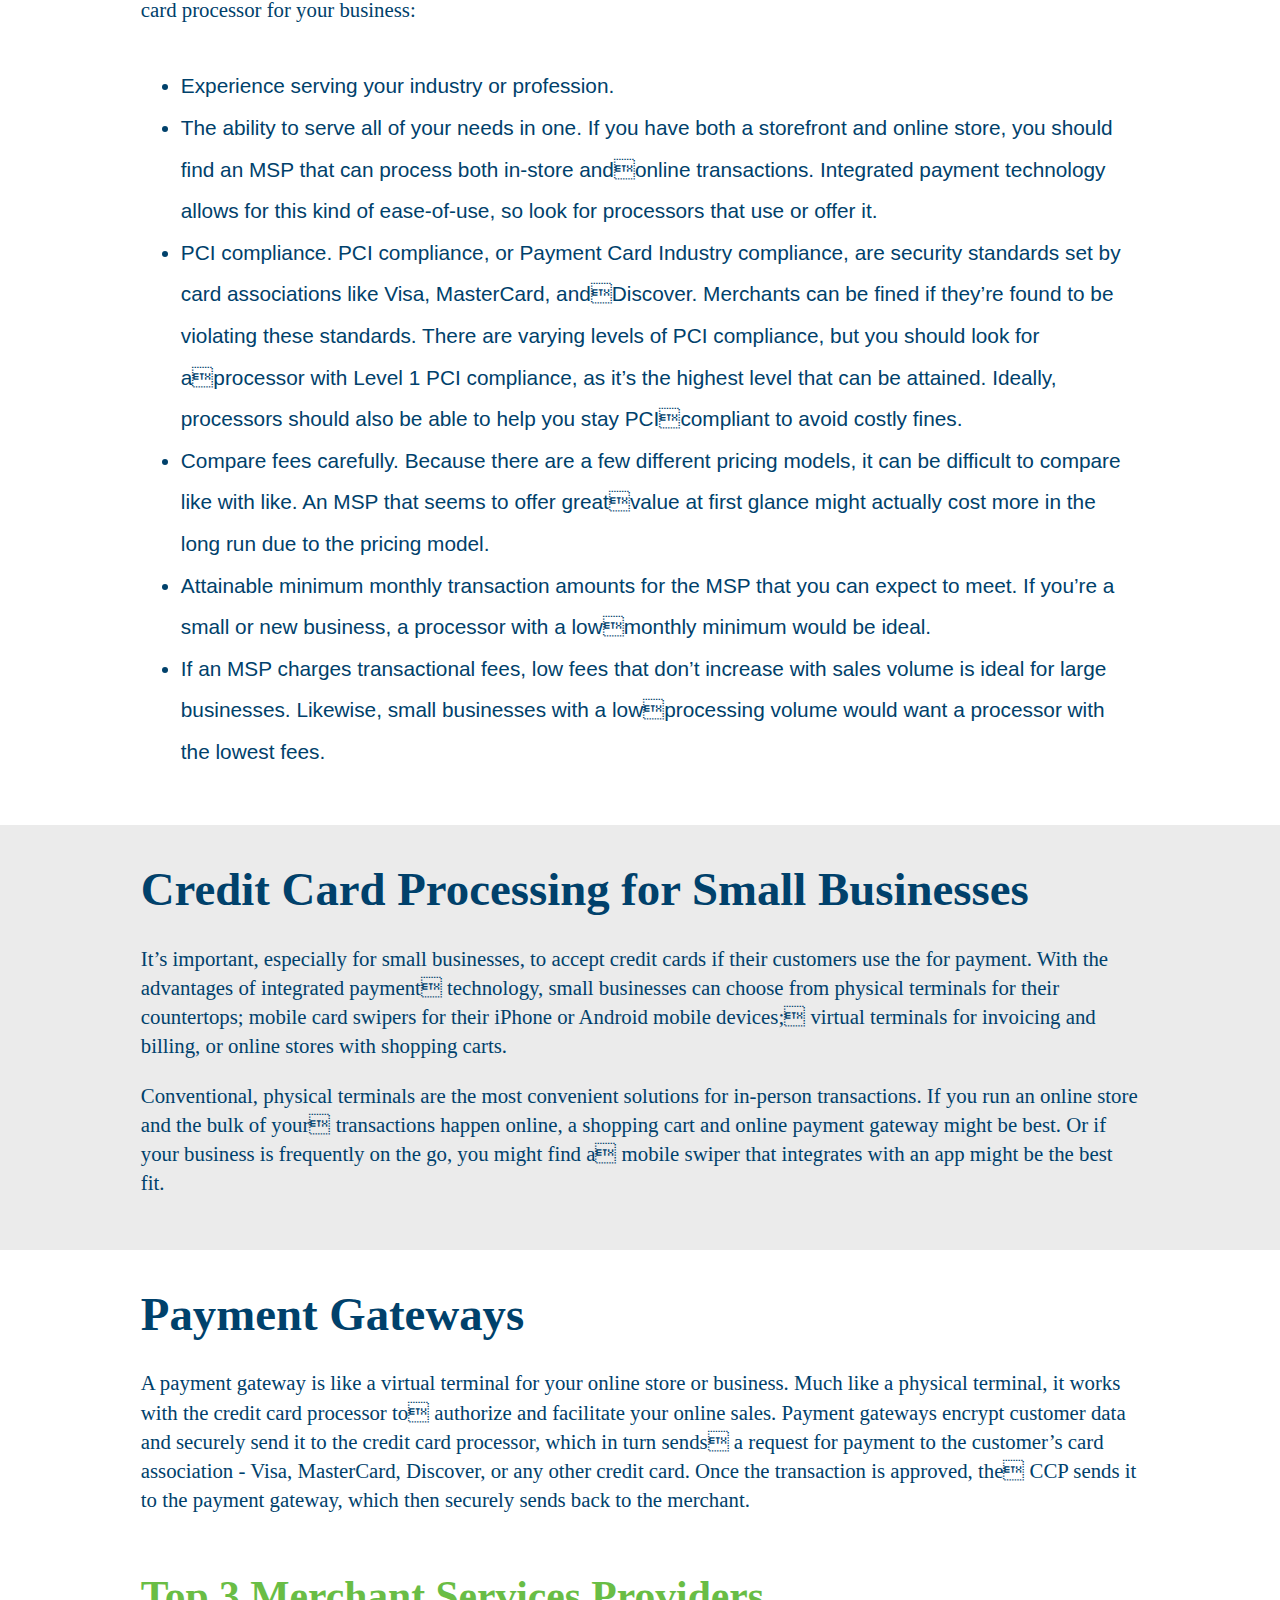
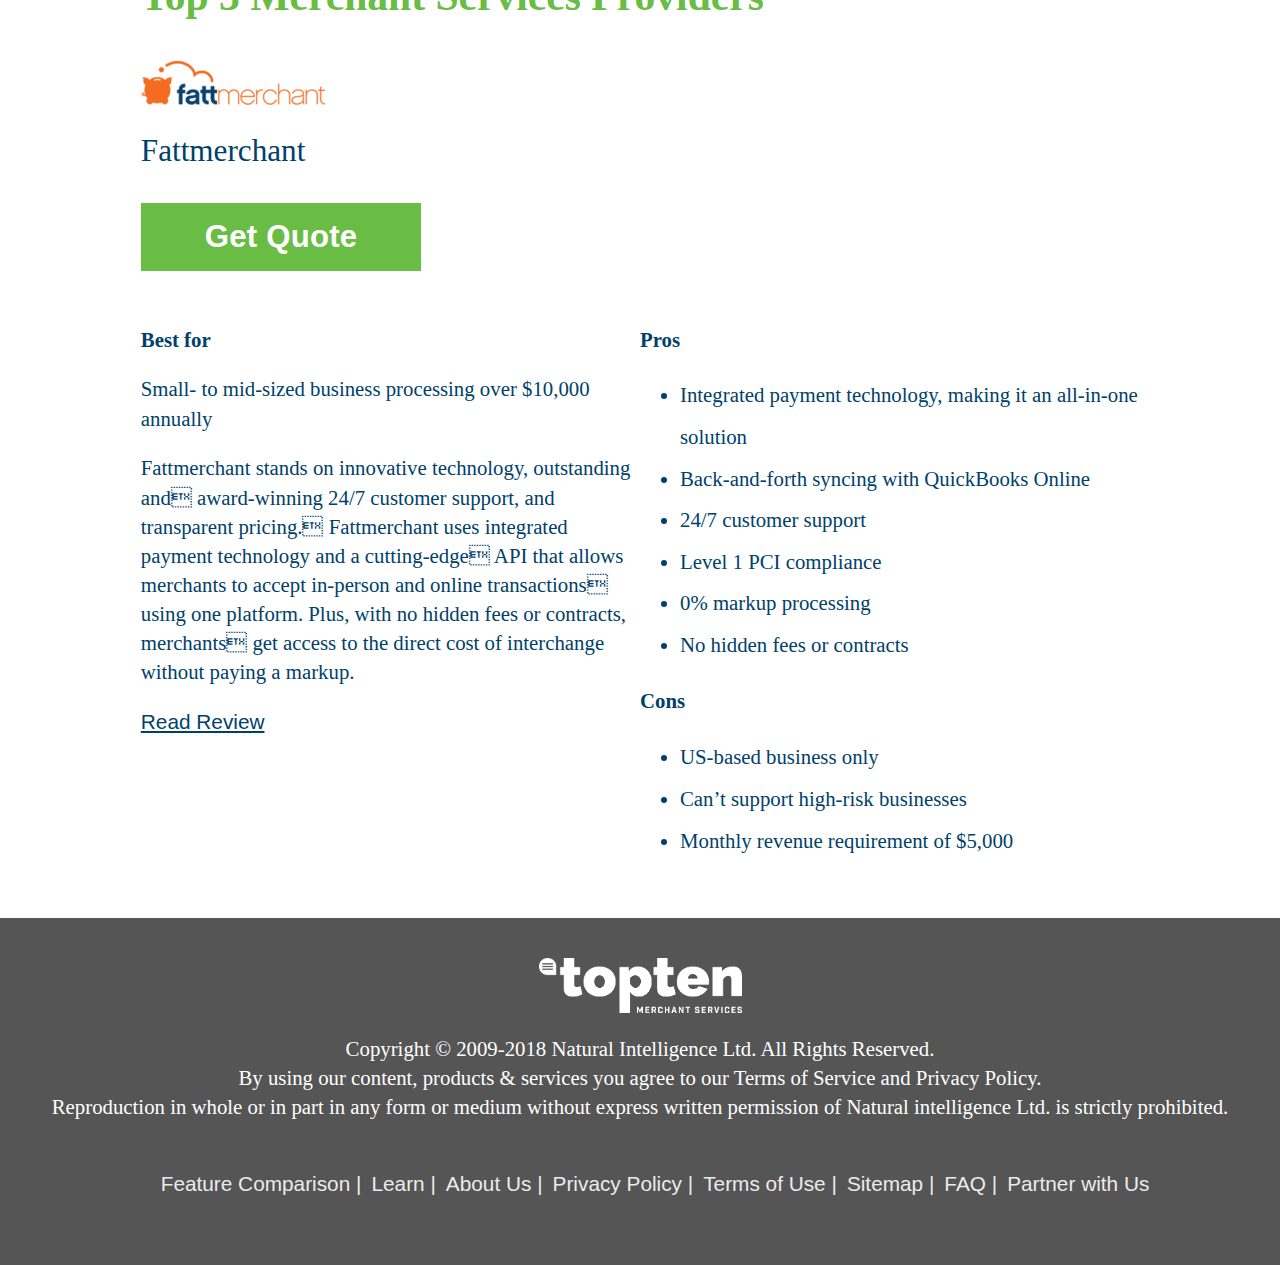
==== commit e445d658: "responsive fixes" ====
--- a/index.html
+++ b/index.html
@@ -334,13 +334,13 @@
       </div>
       <div class="links">
         <ul>
-          <li><a href="#">Feature Comparison</a> |</li>
+          <li><a href="comparison.html">Feature Comparison</a> |</li>
           <li><a href="#">Learn</a> |</li>
           <li><a href="#">About Us</a> |</li>
           <li><a href="#">Privacy Policy</a> |</li>
           <li><a href="#">Terms of Use</a> |</li>
           <li><a href="#">Sitemap</a> |</li>
-          <li><a href="#">FAQ</a> |</li>
+          <li><a href="faq-page.html">FAQ</a> |</li>
           <li><a href="#">Partner with Us</a></li>
         </ul>
       </div>
--- a/css/main.css
+++ b/css/main.css
@@ -11,23 +11,23 @@
 ========================================================================== */
 
 @font-face {
-  font-family: 'AvenierNext-Bold';
-  src: url(fonts/AvenirNext-Bold.ttf) format('truetype');
+  font-family: "AvenierNext-Bold";
+  src: url(fonts/AvenirNext-Bold.ttf) format("truetype");
 }
 
 @font-face {
-  font-family: 'AvenirNext-Medium';
-  src: url(fonts/AvenirNext-Medium-06.ttf) format('truetype');
+  font-family: "AvenirNext-Medium";
+  src: url(fonts/AvenirNext-Medium-06.ttf) format("truetype");
 }
 
 @font-face {
-  font-family: 'AvenirNext-Regular';
-  src: url(fonts/AvenirNext-Regular-08.ttf) format('truetype');
+  font-family: "AvenirNext-Regular";
+  src: url(fonts/AvenirNext-Regular-08.ttf) format("truetype");
 }
 
 @font-face {
-  font-family: 'AvenirNext-Italic';
-  src: url(fonts/AvenirNext-Italic-05.ttf) format('truetype');
+  font-family: "AvenirNext-Italic";
+  src: url(fonts/AvenirNext-Italic-05.ttf) format("truetype");
 }
 
 /* ==========================================================================
@@ -47,7 +47,7 @@
 
 body {
   margin: 0;
-  font-family: 'AvenirNext-Regular', Arial, Helvetica, sans-serif;
+  font-family: "AvenirNext-Regular", Arial, Helvetica, sans-serif;
   overflow-y: scroll;
   overflow-x: hidden;
 }
@@ -145,7 +145,7 @@
 h6 {
   margin: 0;
   padding: 0;
-  font-family: 'AvenirNext-Bold';
+  font-family: "AvenirNext-Bold";
   color: #00416b;
 }
 
@@ -159,7 +159,7 @@
 
 h2.blue-light {
   font-size: 1.5rem;
-  font-family: 'AvenirNext-Medium';
+  font-family: "AvenirNext-Medium";
   font-weight: 500;
   color: #00416b;
 }
@@ -170,14 +170,14 @@
 }
 
 h2.green-medium {
-  font-family: 'AvenirNext-Medium';
+  font-family: "AvenirNext-Medium";
   font-size: 2rem;
   font-weight: 500;
   color: #69bd45;
 }
 
 h3.green-medium {
-  font-family: 'AvenirNext-Medium';
+  font-family: "AvenirNext-Medium";
   font-size: 1.5rem;
   font-weight: 500;
   color: #69bd45;
@@ -185,7 +185,7 @@
 
 p {
   font-size: 1rem;
-  font-family: 'AvenirNext-Regular';
+  font-family: "AvenirNext-Regular";
   color: #00416b;
 }
 
@@ -197,7 +197,7 @@
   font-weight: 700;
 }
 
-ul>li {
+ul > li {
   color: #00416b;
   line-height: 2;
 }
@@ -206,14 +206,33 @@
 Button Styles
 ========================================================================== */
 
-.button-cta>button {
+@media only screen and (max-width: 414px) {
+  .button-cta > button {
+    margin-top: 2.5rem;
+    padding: 1rem;
+  }
+  
+  .quote-button {
+    background-color: #45b5d0;
+    font-size: 1.5rem;
+    font-weight: bold;
+    letter-spacing: 0.2px;
+    color: #ffffff;
+  }
+  
+  .quote-button.green {
+    background-color: #69bd45;
+  }  
+}
+
+.button-cta > button {
   border: none;
   margin-bottom: 54px;
 }
 
 .quote-button {
   background-color: #45b5d0;
-  font-size: 1.5em;
+  font-size: 1.5rem;
   font-weight: bold;
   letter-spacing: 0.2px;
   color: #ffffff;
@@ -239,19 +258,26 @@
   padding: 0 10px;
 }
 
-.top-nav .logo a>img {
-  width: 196px;
-  height: 54px;
+.top-nav .logo a > img {
+  height: 2rem;
   object-fit: contain;
   padding: 10px;
 }
 
-.top-nav>ul {
+@media only screen and (max-width: 414px) {
+  .top-nav .logo a > img {
+    height: 3rem;
+    object-fit: contain;
+    padding: 10px;
+  }
+}
+
+.top-nav > ul {
   display: flex;
   list-style: none;
 }
 
-.top-nav li>a {
+.top-nav li > a {
   color: #707070;
   font-size: 1rem;
   font-weight: bold;
@@ -261,7 +287,7 @@
 }
 
 @media only screen and (max-width: 1024px) {
-  .top-nav li>a {
+  .top-nav li > a {
     font-size: 0.9rem;
     padding: 0 1.1rem 0 0;
   }
@@ -307,7 +333,7 @@
   }
 }
 
-.hero .hero-header>h1 {
+.hero .hero-header > h1 {
   font-size: 2.5rem;
   text-align: center;
   color: #fff;
@@ -323,7 +349,7 @@
   }
 }
 
-.hero .hero-description>p {
+.hero .hero-description > p {
   font-size: 1.2rem;
   text-align: center;
   color: #fff;
@@ -333,6 +359,57 @@
 Home Page We Recommend Body Styles Styles
 ========================================================================== */
 
+@media only screen and (max-width: 414px) {
+  .ranking-box {
+    display: flex;
+    flex-direction: column;
+    flex-basis: 80rem;
+  }
+
+  .company-left {
+    display: flex;
+    flex-basis: 20rem;
+    padding: 0 5rem 10rem 0;
+  }
+
+  .company-right {
+    display: flex;
+    flex: 2;
+  }
+
+  .box-wrapping-columns {
+    display: flex;
+    flex-direction: column;
+    justify-content: center;
+  }
+
+  .rating-wrapper {
+    justify-content: flex-start;
+    display: flex;
+    flex-direction: column;
+    padding-bottom: 36px;
+  }
+
+  .rating {
+    font-weight: bold;
+    font-family: "AvenirNext-Bold";
+    font-size: 1rem;
+    font-weight: bold;
+    letter-spacing: 0.2px;
+    padding-right: 23.9rem;
+    color: #00416b;
+  }
+
+  .blog-column .blog-snippet > h2 {
+    font-size: 1rem;
+    line-height: 4rem !important;
+    font-family: "AvenirNext-Medium";
+    font-weight: 400;
+    color: #00416b;
+  }
+
+}
+
 .box-wrapping {
   display: flex;
   flex: 1;
@@ -347,8 +424,8 @@
   padding-bottom: 60px;
 }
 
-.box-wrapping .recommend-header>h2 {
-  font-family: 'AvenirNext-Medium';
+.box-wrapping .recommend-header > h2 {
+  font-family: "AvenirNext-Medium";
   font-size: 2rem;
   font-weight: 500;
   letter-spacing: 0.32px;
@@ -387,7 +464,7 @@
   padding-bottom: 36px;
 }
 
-.ranking-logo>img {
+.ranking-logo > img {
   height: 57px;
   padding-bottom: 36px;
 }
@@ -396,8 +473,8 @@
   padding-bottom: 21px;
 }
 
-.company-slogan>h4 {
-  font-family: 'AvenirNext-Medium';
+.company-slogan > h4 {
+  font-family: "AvenirNext-Medium";
   font-size: 1.5rem;
   font-weight: 500;
   letter-spacing: 0.2px;
@@ -416,11 +493,11 @@
   padding: 0;
 }
 
-.ranking-stars ul>li {
+.ranking-stars ul > li {
   padding: 5px;
 }
 
-.ranking-stars ul li>img {
+.ranking-stars ul li > img {
   display: flex;
   height: 17px;
   color: #dabf27;
@@ -431,14 +508,14 @@
   padding-bottom: 23px;
 }
 
-.company-telephone>i {
+.company-telephone > i {
   padding: 5px;
   font-size: 1.625rem;
   color: #00416b;
 }
 
-.company-telephone>h3 {
-  font-family: 'AvenirNext-Regular';
+.company-telephone > h3 {
+  font-family: "AvenirNext-Regular";
   font-size: 1.5rem;
   font-weight: normal;
   letter-spacing: 0.2px;
@@ -455,8 +532,8 @@
   padding-bottom: 36px;
 }
 
-.company-name>h3 {
-  font-family: 'AvenirNext-Medium';
+.company-name > h3 {
+  font-family: "AvenirNext-Medium";
   font-size: 1.5rem;
   font-weight: 500;
   letter-spacing: 0.2px;
@@ -465,7 +542,7 @@
 
 .rating {
   font-weight: bold;
-  font-family: 'AvenirNext-Bold';
+  font-family: "AvenirNext-Bold";
   font-size: 1rem;
   font-weight: bold;
   letter-spacing: 0.2px;
@@ -478,8 +555,8 @@
   background-color: #69bd45;
 }
 
-.company-description>p {
-  font-family: 'AvenirNext-Medium';
+.company-description > p {
+  font-family: "AvenirNext-Medium";
   font-size: 0.875rem;
   letter-spacing: 0.1px;
   color: #00416b;
@@ -489,14 +566,14 @@
   margin: 0;
 }
 
-.company-pros-list ul>li {
-  font-family: 'AvenirNext-Medium';
+.company-pros-list ul > li {
+  font-family: "AvenirNext-Medium";
   line-height: 35px;
   letter-spacing: 0.2px;
   color: #00416b;
 }
 
-.company-pros-list ul li>i {
+.company-pros-list ul li > i {
   color: #45b5d0;
   font-size: 1.25rem;
 }
@@ -512,7 +589,7 @@
   margin: 0 20px;
 }
 
-.blog-item>hr {
+.blog-item > hr {
   background-color: #00416b;
 }
 
@@ -521,7 +598,7 @@
   flex-direction: column;
 }
 
-.blog-column>.social-icons {
+.blog-column > .social-icons {
   color: #00416b;
   text-align: center;
   font-size: 2.813rem;
@@ -529,15 +606,15 @@
   padding-top: 28px;
 }
 
-.blog-column .blog-snippet>h2 {
+.blog-column .blog-snippet > h2 {
   font-size: 1.875rem;
   line-height: 100px;
-  font-family: 'AvenirNext-Medium';
+  font-family: "AvenirNext-Medium";
   font-weight: 400;
   color: #00416b;
 }
 
-.blog-column .blog-snippet>p {
+.blog-column .blog-snippet > p {
   font-family: AvenirNext-Medium;
   color: #00416b;
 }
@@ -545,6 +622,25 @@
 /* ==========================================================================
 Home Page Service Info Styles Styles
 ========================================================================== */
+
+@media only screen and (max-width: 414px) {
+  .basic-info-wrapper {
+    display: flex;
+    flex-direction: column;
+    align-content: center;
+    padding: 32px 0;
+  }
+  
+  .basic-info-column-right {
+    display: flex;
+    flex-direction: column;
+  }
+
+  .basic-info-img > img {
+    height: 20rem;
+  }
+
+}
 
 .service-info-wrapper {
   display: flex;
@@ -585,8 +681,8 @@
   padding: 32px 0;
 }
 
-.basic-info-column-right .basic-info-img>img {
-  height: 180px;
+.basic-info-column-right .basic-info-img > img {
+  height: 7rem;
 }
 
 .basic-list-wrapper {
@@ -640,20 +736,44 @@
 Top 3 Styles
 ========================================================================== */
 
+@media only screen and (max-width: 414px) {
+  .provider-info-wrapper {
+    display: flex;
+    flex-direction: column;
+    flex: 1;
+  }
+
+  .provider-pros-cons-wrapper {
+    display: flex;
+    flex-direction: column;
+    flex: 1;
+    margin-top: 2rem;
+  }
+
+  .provider-name > h3 {
+    margin-top: 1rem;
+    font-family: "AvenirNext-Regular";
+    font-size: 1rem;
+    font-weight: 300;
+    color: #00416b;
+  }
+  
+}
+
 .top-three-providers {
   display: flex;
   flex-direction: column;
   padding: 0 11%;
 }
 
-.provider-logo>img {
+.provider-logo > img {
   height: 44px;
   padding-bottom: 24px;
 }
 
-.provider-name>h3 {
+.provider-name > h3 {
   padding-bottom: 30px;
-  font-family: 'AvenirNext-Regular';
+  font-family: "AvenirNext-Regular";
   font-size: 1.5rem;
   font-weight: 300;
   color: #00416b;
@@ -675,8 +795,8 @@
   flex: 1;
 }
 
-.provider-best-for>h4 {
-  font-family: 'AvenirNext-Regular';
+.provider-best-for > h4 {
+  font-family: "AvenirNext-Regular";
   font-size: 1rem;
   color: #00416b;
 }
@@ -687,13 +807,13 @@
   flex: 1;
 }
 
-.provider-pros ul>li {
-  font-family: 'AvenirNext-Regular';
-  color: #00416b;
-}
-
-.provider-cons ul>li {
-  font-family: 'AvenirNext-Regular';
+.provider-pros ul > li {
+  font-family: "AvenirNext-Regular";
+  color: #00416b;
+}
+
+.provider-cons ul > li {
+  font-family: "AvenirNext-Regular";
   color: #00416b;
 }
 
@@ -738,7 +858,7 @@
   padding: 4.5rem;
 }
 
-.vertical-column>i {
+.vertical-column > i {
   padding: 2.5rem 0 2.5rem 0;
   color: #69bd45;
 }
@@ -751,7 +871,7 @@
   border: solid 1px #ebebeb;
 }
 
-.vertical-side-column>h2.blue-light {
+.vertical-side-column > h2.blue-light {
   padding: 2.5rem 1rem 2.5rem 1rem;
 }
 
@@ -767,12 +887,12 @@
   align-content: center;
 }
 
-.comparison-company>.ranking-logo img {
-  padding: 1.5rem .8rem 1.5rem .8rem;
-}
-
-.comparison-company>a {
-  padding: .5rem 0 2rem 0;
+.comparison-company > .ranking-logo img {
+  padding: 1.5rem 0.8rem 1.5rem 0.8rem;
+}
+
+.comparison-company > a {
+  padding: 0.5rem 0 2rem 0;
 }
 
 .bottom-column-wrapper {
@@ -787,8 +907,19 @@
   display: flex;
   flex: 1;
   align-items: center;
-  padding: 60px 11%;
+  padding: 4rem 11%;
   justify-content: center;
+}
+
+@media only screen and (max-width: 414px) {
+  .box-wrapping-row {
+    display: flex;
+    flex-direction: column;
+    flex: 1;
+    align-items: center;
+    padding: 4rem 11%;
+    justify-content: center;
+  }  
 }
 
 .left-column-wrapper {
@@ -807,58 +938,69 @@
   display: flex;
 }
 
-.box-left-column>h2.blue-bold-small {
+.box-left-column > h2.blue-bold-small {
   font-size: 28px;
   line-height: 32px;
 }
 
-.box-left-column>p.date {
-  font-size: 16px;
+.box-left-column > p.date {
+  font-size: 0.6rem;
   font-style: italic;
   line-height: 1.88;
 }
 
-.box-left-column>p.description {
-  font-size: .7rem;
+.box-left-column > p.description {
+  font-size: 0.7rem;
   line-height: 1rem;
 }
 
-.box-left-column>a {
-  font-size: .7rem;
-}
-
-.box-left>img {
-  width: 288px;
+.box-left-column > a {
+  font-size: 0.7rem;
+}
+
+.box-left-wrapper > img {
+  height: 10rem;
   object-fit: contain;
-  padding-left: 1rem;
+  padding: 2rem 1rem 1rem 2rem;
 }
 
 .box-left-column {
-  width: 328px;
+  width: 14rem;
   display: flex;
   flex-direction: column;
   padding: 1rem;
 }
 
+@media only screen and (max-width: 414px) {
+  .box-left-column > h2.blue-bold-small {
+    font-size: 1rem;
+    line-height: 1.3rem;
+  }
+}
+
 .right-column-wrapper {
   display: flex;
   flex-direction: column;
-  padding-top: 138px;
-  padding-left: 18px;
-}
-
-.right-column-wrapper>h3.green-medium {
-  padding-bottom: 1rem;
+  padding-top: 6rem;
+  padding-left: 0.8rem;
+}
+
+.right-column-wrapper > h3.green-medium {
+  font-size: 1.3rem;
+  line-height: 1.14;
+  display: flex;
+  padding: 0 0 1rem 2rem;
 }
 
 .box-right {
+  width: 20rem;
   display: flex;
   background-color: #f6f6f6;
-  margin: .5rem;
-}
-
-.box-right>img {
-  width: 153px;
+  margin: 0.5rem;
+}
+
+.box-right > img {
+  width: 7rem;
   object-fit: contain;
   padding: 0 2rem 1rem 1rem;
 }
@@ -870,9 +1012,12 @@
   padding: 2.1rem 1rem 2rem 0;
 }
 
-.box-right-column .button-cta>button {
-  height: 40px;
-  font-size: 20px;
+.box-right-column > a {
+  font-size: 0.7rem;
+}
+
+.box-right-column .button-cta > button {
+  font-size: 0.7rem;
 }
 
 /* ==========================================================================
@@ -889,18 +1034,26 @@
   padding: 40px 0;
 }
 
-.footer .logo>img {
+.footer .logo > img {
   width: 203px;
 }
 
-.copyright-text>p {
+.copyright-text > p {
   text-align: center;
   color: #fff;
 }
 
-footer .links>ul {
+footer .links > ul {
   display: flex;
   list-style: none;
+}
+
+@media only screen and (max-width: 414px) {
+  footer .links > ul {
+    display: flex;
+    list-style: none;
+    flex-wrap: wrap;
+  }
 }
 
 footer li {
@@ -908,7 +1061,7 @@
   margin-right: 10px;
 }
 
-footer li>a {
+footer li > a {
   text-decoration: none;
   color: #ebebeb;
 }
@@ -985,7 +1138,7 @@
 
 .clearfix:before,
 .clearfix:after {
-  content: ' ';
+  content: " ";
   /* 1 */
   display: table;
   /* 2 */
@@ -1006,9 +1159,9 @@
 }
 
 @media print,
-(-webkit-min-device-pixel-ratio: 1.25),
-(min-resolution: 1.25dppx),
-(min-resolution: 120dpi) {
+  (-webkit-min-device-pixel-ratio: 1.25),
+  (min-resolution: 1.25dppx),
+  (min-resolution: 120dpi) {
   /* Style adjustments for high resolution devices */
 }
 
@@ -1019,7 +1172,6 @@
    ========================================================================== */
 
 @media print {
-
   *,
   *:before,
   *:after {
@@ -1037,11 +1189,11 @@
   }
 
   a[href]:after {
-    content: ' ('attr(href) ')';
+    content: " (" attr(href) ")";
   }
 
   abbr[title]:after {
-    content: ' ('attr(title) ')';
+    content: " (" attr(title) ")";
   }
 
   /*
@@ -1049,9 +1201,9 @@
      * or use the `javascript:` pseudo protocol
      */
 
-  a[href^='#']:after,
-  a[href^='javascript:']:after {
-    content: '';
+  a[href^="#"]:after,
+  a[href^="javascript:"]:after {
+    content: "";
   }
 
   pre {
@@ -1099,4 +1251,4 @@
   100% {
     opacity: 1;
   }
-}+}
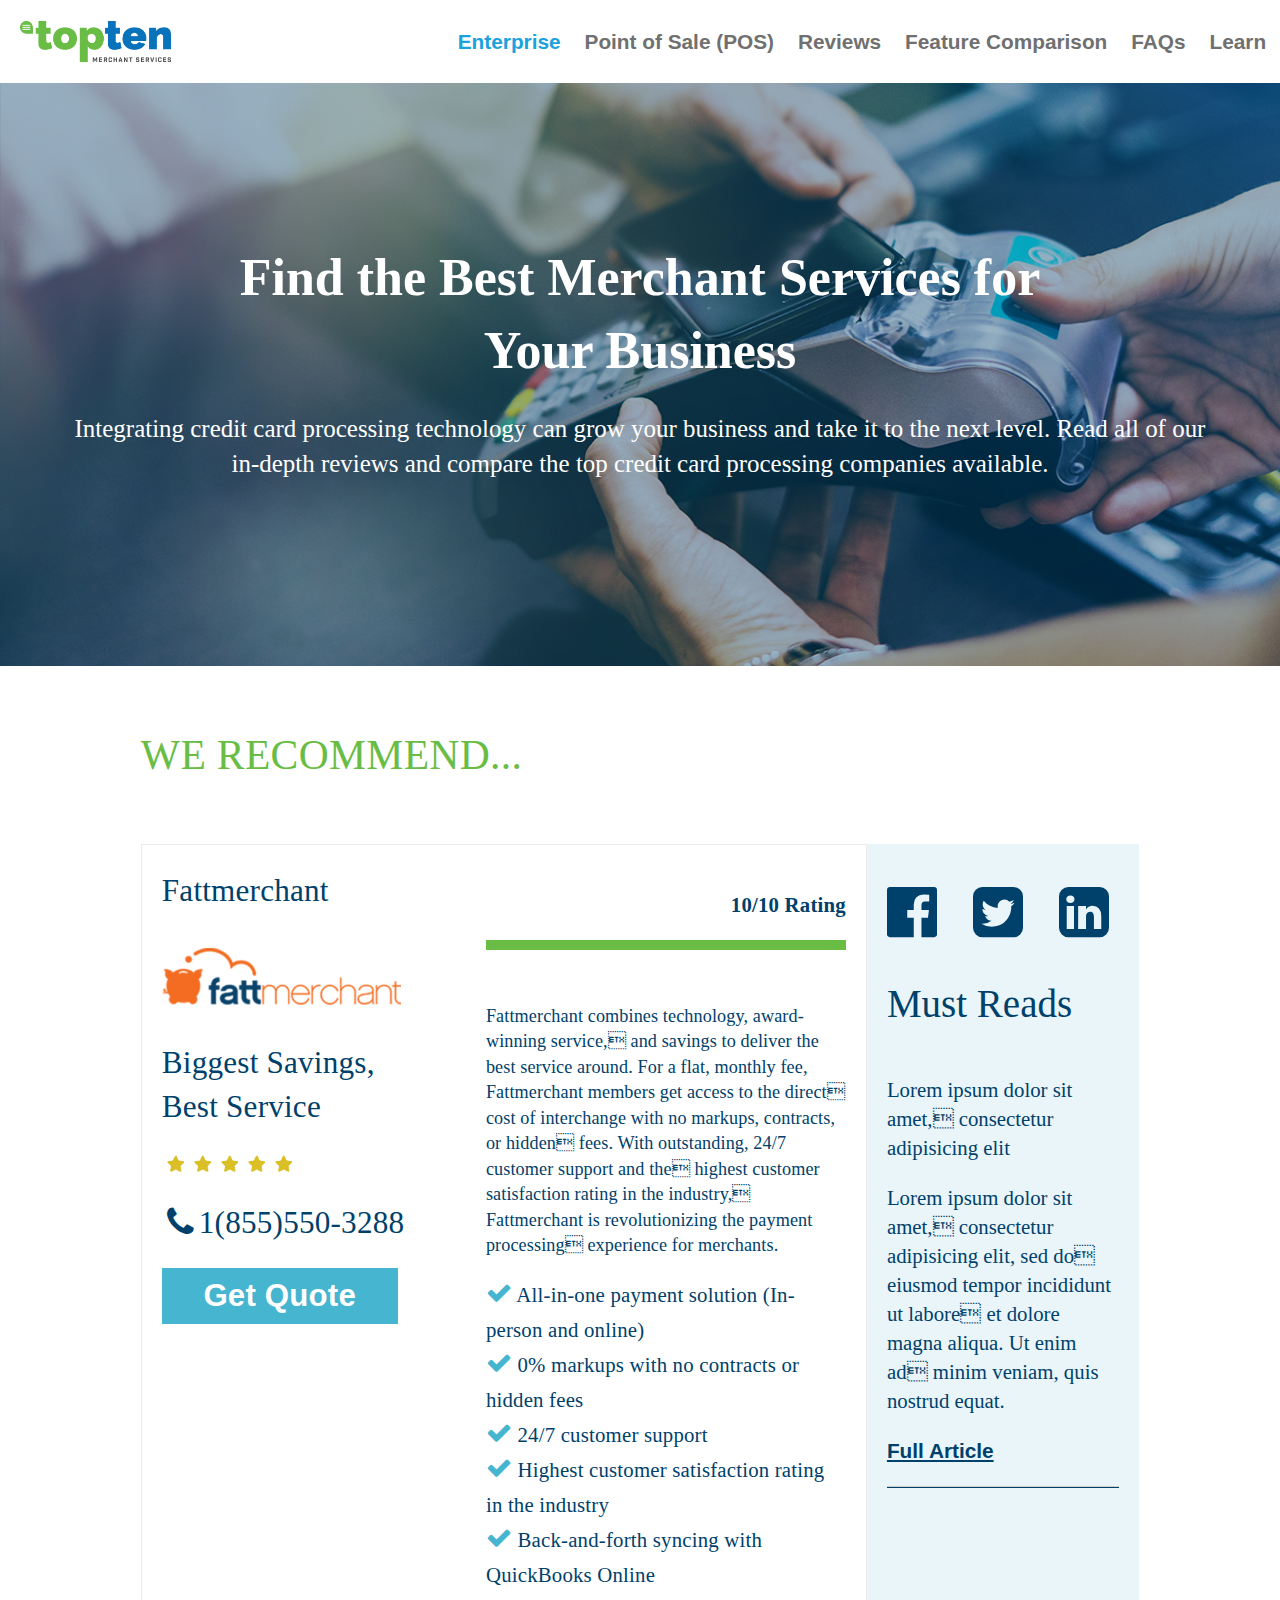
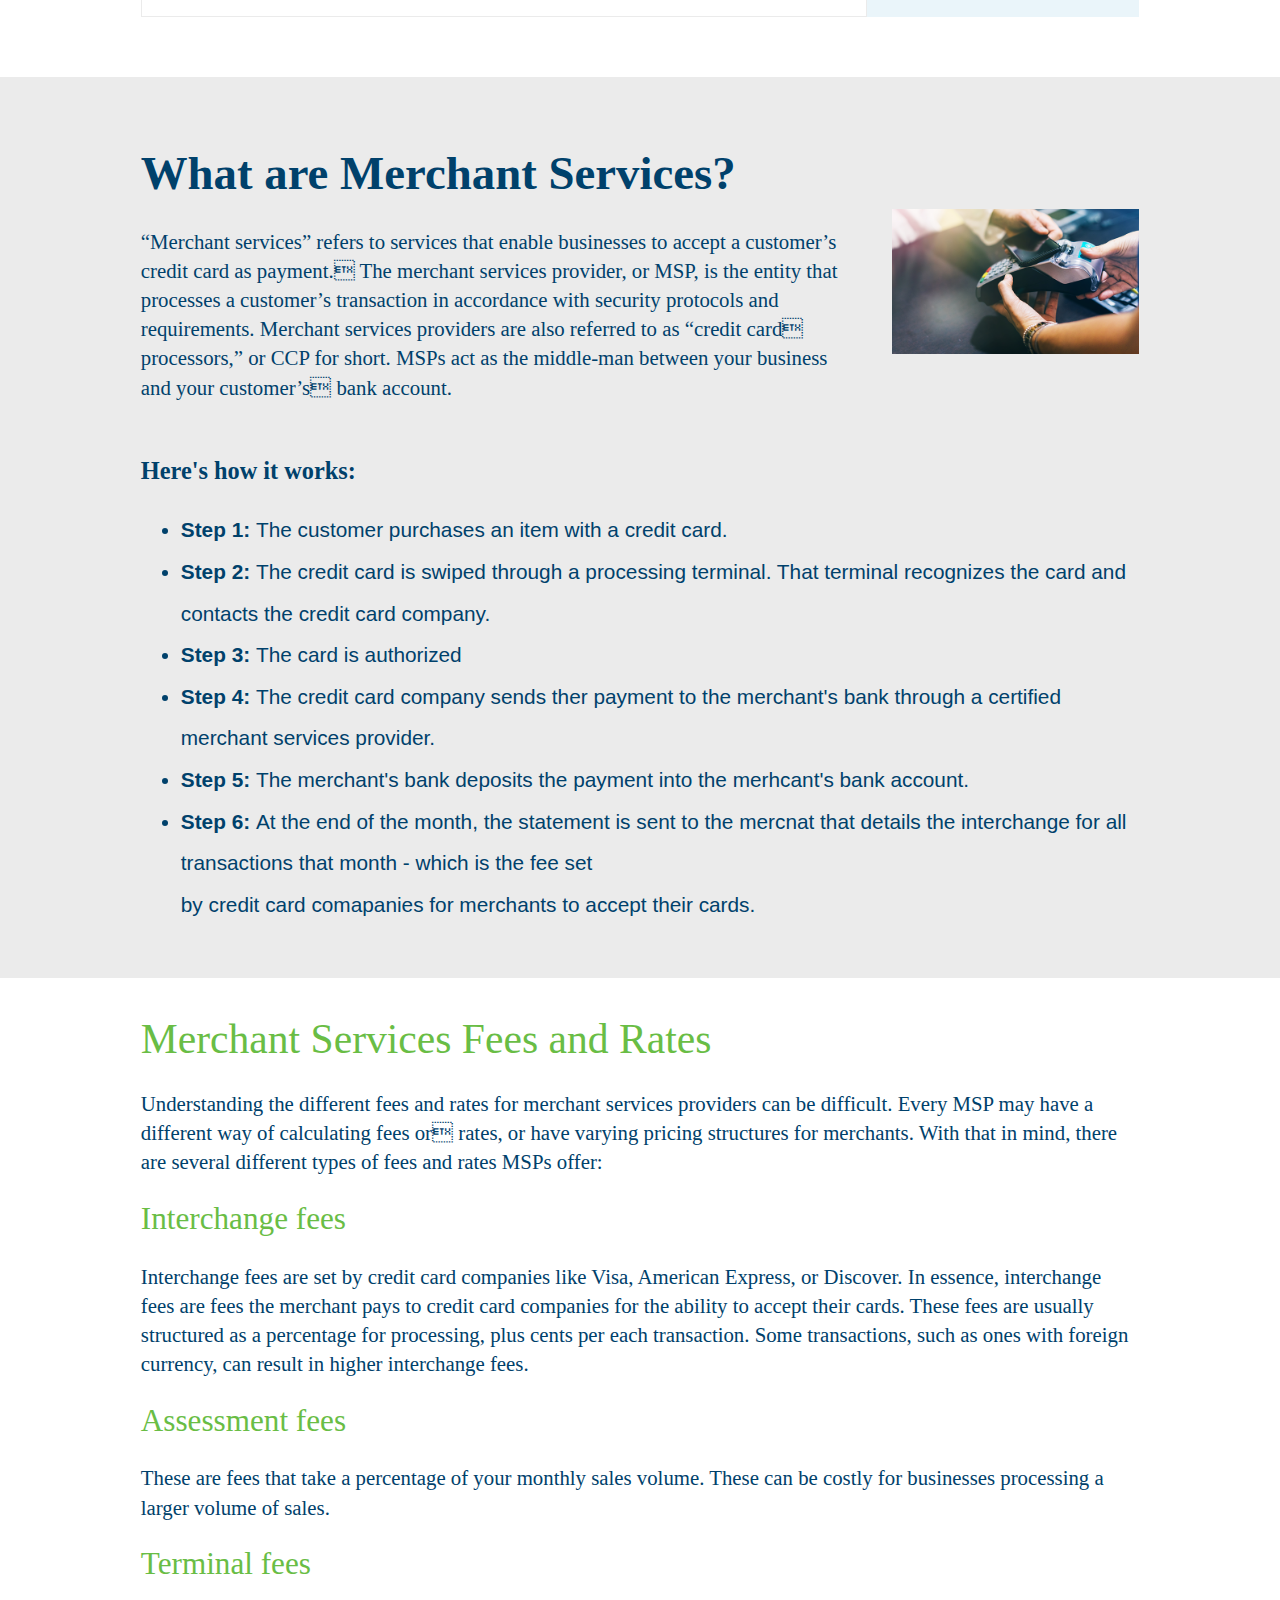
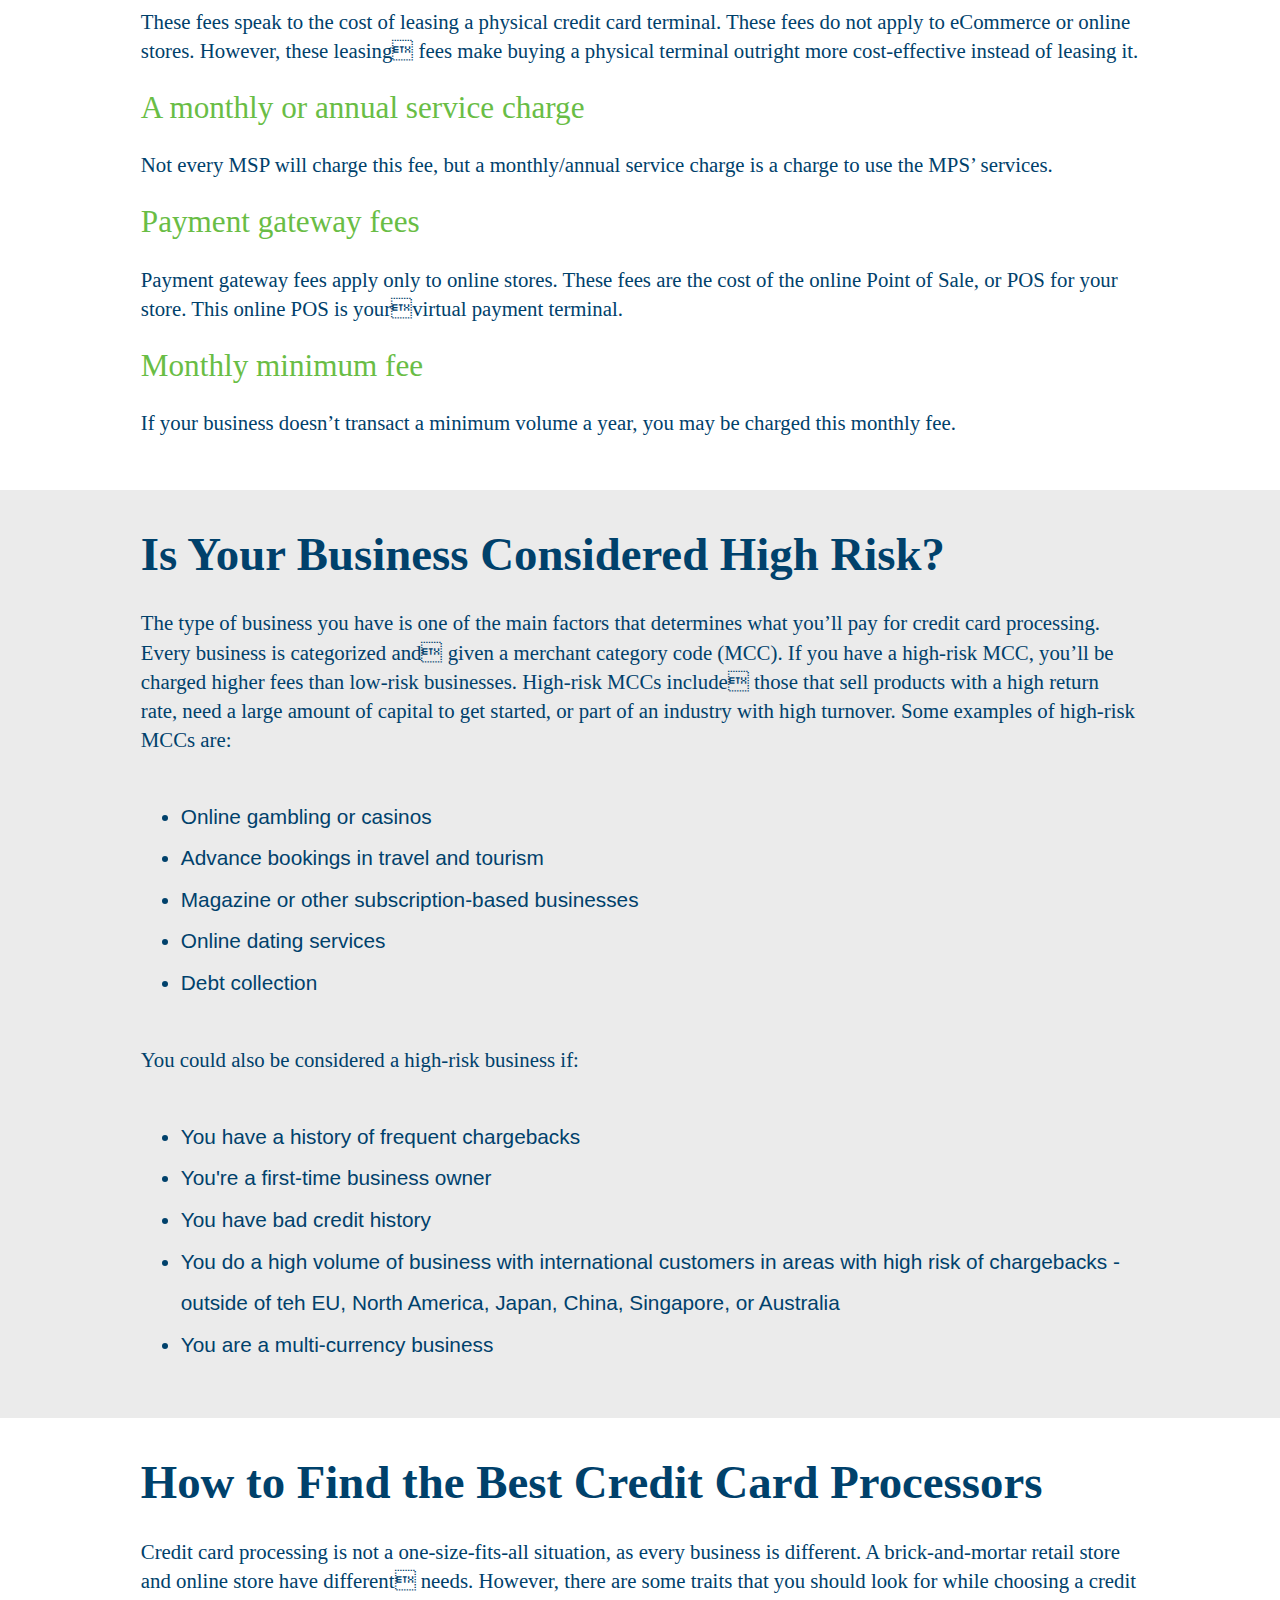
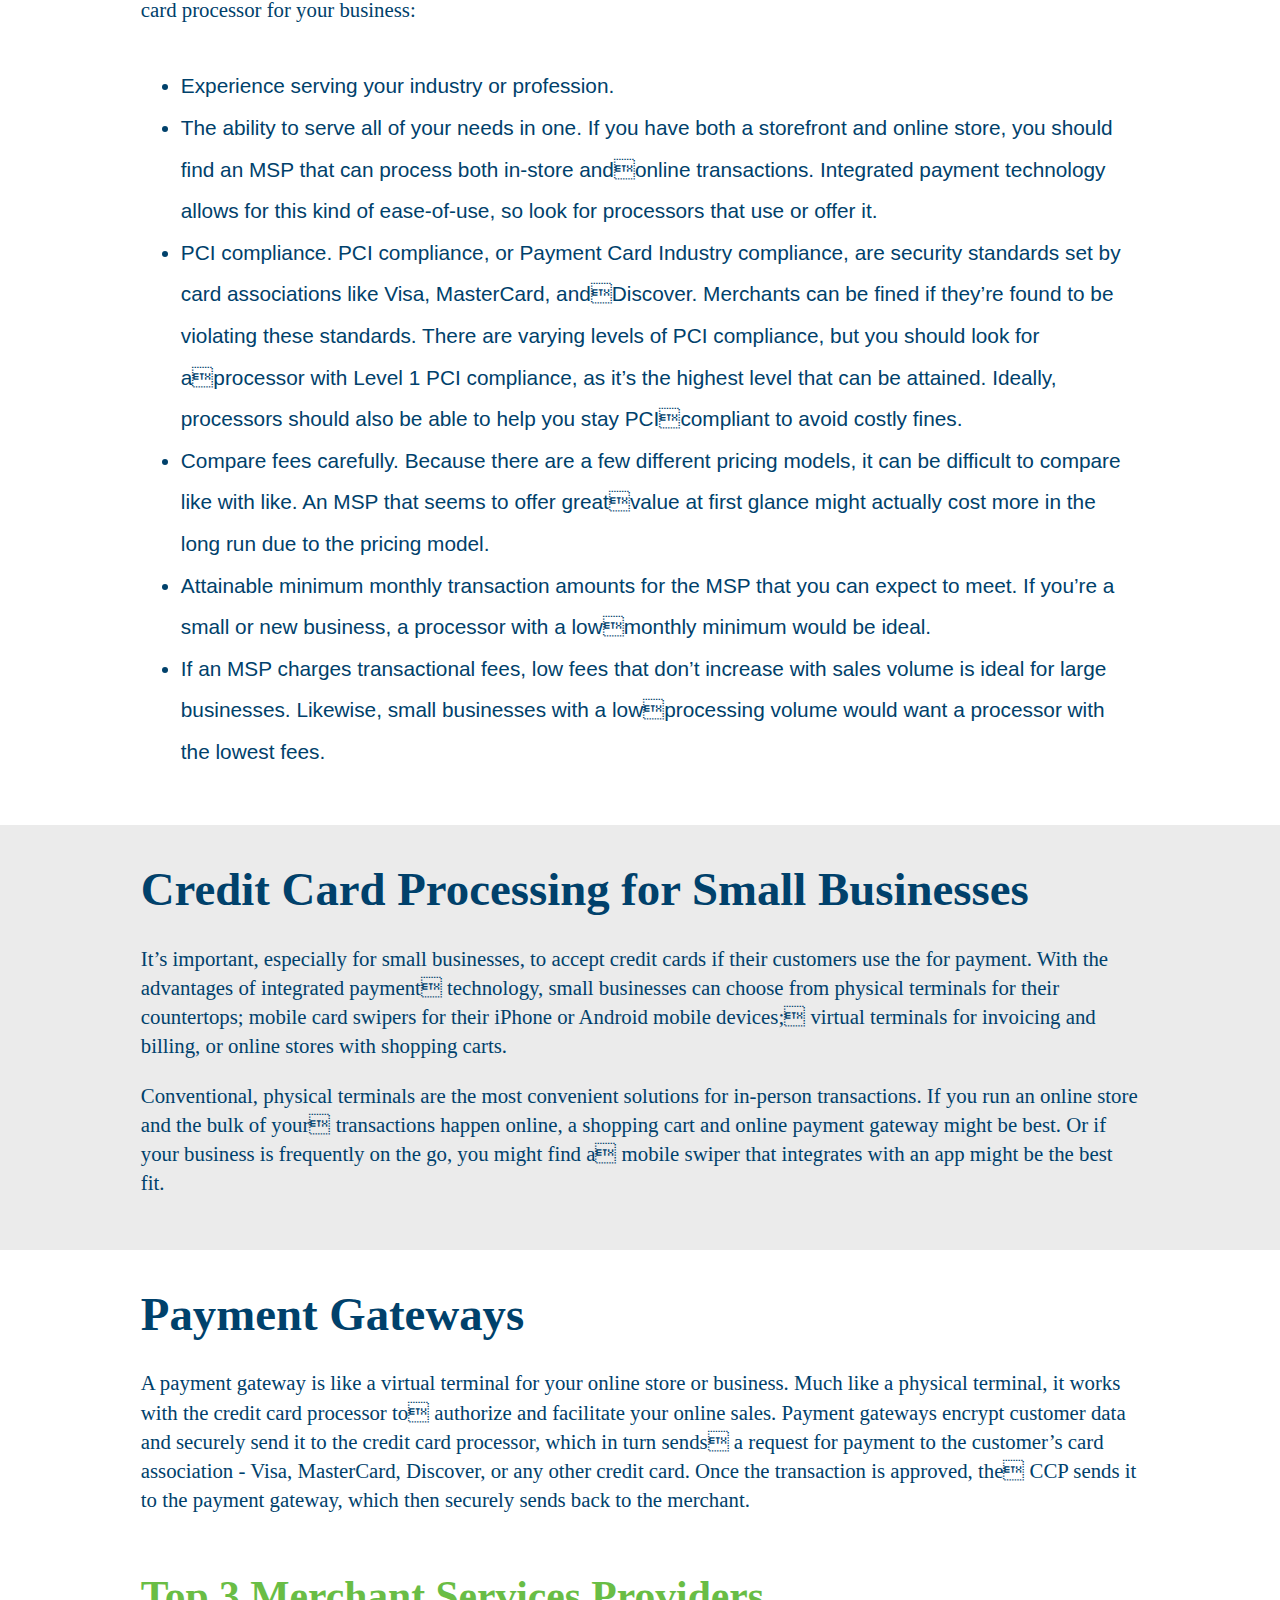
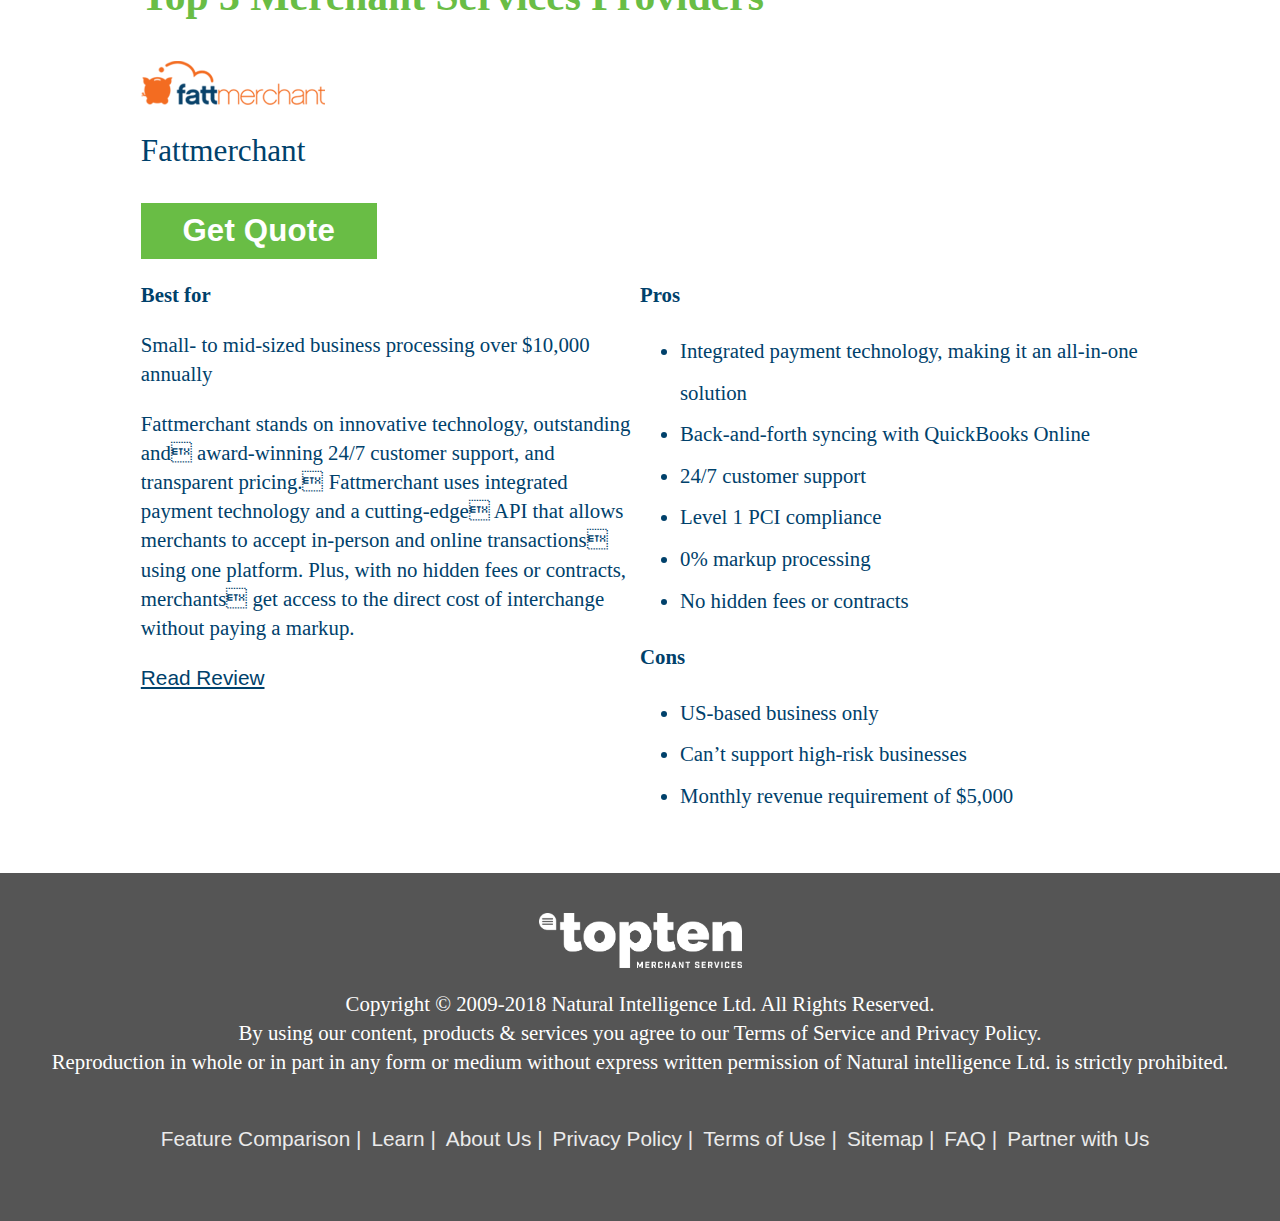
==== commit 4b7e17a6: "414px @media query added to all pages header and footer" ====
--- a/index.html
+++ b/index.html
@@ -1,358 +1,422 @@
 <!DOCTYPE html>
 <html class="no-js" lang="">
-  <head>
-    <meta charset="utf-8" />
-    <meta http-equiv="x-ua-compatible" content="ie=edge" />
-    <title>Best 10 Merchant Services</title>
-    <meta name="description" content="" />
-    <meta name="viewport" content="width=device-width, initial-scale=1, shrink-to-fit=no" />
-    <link rel="stylesheet" href="/css/font-awesome.min.css" />
-    <link rel="stylesheet" href="/css/font-awesome.css" />
-    <link href="http://cdnjs.cloudflare.com/ajax/libs/font-awesome/4.3.0/css/font-awesome.css" rel="stylesheet" type="text/css" />
-    <link rel="manifest" href="site.webmanifest" />
-    <link rel="apple-touch-icon" href="icon.png" />
-    <!-- Place favicon.ico in the root directory -->
-
-    <link rel="stylesheet" href="css/normalize.css" />
-    <link rel="stylesheet" href="css/main.css" />
-  </head>
-
-  <body>
-    <!--[if lte IE 9]>
+
+<head>
+  <meta charset="utf-8" />
+  <meta http-equiv="x-ua-compatible" content="ie=edge" />
+  <title>Best 10 Merchant Services</title>
+  <meta name="description" content="" />
+  <meta name="viewport" content="width=device-width, initial-scale=1, shrink-to-fit=no" />
+  <link rel="stylesheet" href="/css/font-awesome.min.css" />
+  <link rel="stylesheet" href="/css/font-awesome.css" />
+  <link href="http://cdnjs.cloudflare.com/ajax/libs/font-awesome/4.3.0/css/font-awesome.css" rel="stylesheet" type="text/css" />
+  <link rel="manifest" href="site.webmanifest" />
+  <link rel="apple-touch-icon" href="icon.png" />
+  <!-- Place favicon.ico in the root directory -->
+
+  <link rel="stylesheet" href="css/normalize.css" />
+  <link rel="stylesheet" href="css/main.css" />
+</head>
+
+<body>
+  <!--[if lte IE 9]>
       <p class="browserupgrade">You are using an <strong>outdated</strong> browser. Please <a href="https://browsehappy.com/">upgrade your browser</a> to improve your experience and security.</p>
     <![endif]-->
 
-    <!-- Add your site or application content here -->
-
-    <nav class="top-nav">
-      <div class="logo">
-        <a href="/"><img src="img/top-ten-logo.png" alt=""/></a>
-      </div>
+  <!-- Add your site or application content here -->
+
+  <nav class="top-nav">
+    <div class="logo">
+      <a href="/"><img src="img/top-ten-logo.png" alt="" /></a>
+    </div>
+    <ul>
+      <li><a class="active" href="/">Enterprise</a></li>
+      <li><a href="#">Point of Sale (POS)</a></li>
+      <li><a href="#">Reviews</a></li>
+      <li><a href="comparison.html">Feature Comparison</a></li>
+      <li><a href="faq-page.html">FAQs</a></li>
+      <li><a href="learn.html">Learn</a></li>
+    </ul>
+  </nav>
+  <!-- END top-nav -->
+
+  <div class="hero">
+    <div class="hero-header">
+      <h1>Find the Best Merchant Services for Your Business</h1>
+    </div>
+    <div class="hero-description">
+      <p>Integrating credit card processing technology can grow your business and take it to the next level. Read all
+        of our in-depth reviews and compare the top credit card processing companies available.</p>
+    </div>
+  </div>
+  <!-- END hero -->
+
+  <div class="box-wrapping">
+    <div class="recommend-header">
+      <h2>WE RECOMMEND...</h2>
+    </div>
+    <div class="box-wrapping-columns">
+      <div class="ranking-column">
+        <div class="ranking-box">
+          <div class="company-left">
+            <div class="company-name">
+              <h3>Fattmerchant</h3>
+            </div>
+            <div class="ranking-logo"><img src="img/fattmerchant.png" alt="" /></div>
+            <div class="company-slogan">
+              <h4>Biggest Savings, Best Service</h4>
+            </div>
+            <div class="ranking-stars">
+              <ul>
+                <li><img src="img/star.png" alt="" /></li>
+                <li><img src="img/star.png" alt="" /></li>
+                <li><img src="img/star.png" alt="" /></li>
+                <li><img src="img/star.png" alt="" /></li>
+                <li><img src="img/star.png" alt="" /></li>
+              </ul>
+            </div>
+            <div class="company-telephone">
+              <i class="fas fa fa-phone"></i>
+              <h3>1(855)550-3288</h3>
+            </div>
+            <div class="button-cta"><button class="quote-button" onclick="location.href='#'" type="button">Get Quote</button></div>
+          </div>
+
+          <div class="company-right">
+            <div class="rating-wrapper">
+              <div class="rating">
+                <p>10/10 Rating</p>
+              </div>
+              <div class="rating-bar"></div>
+            </div>
+            <div class="company-description">
+              <p>
+                Fattmerchant combines technology, award-winning service, and savings to deliver the best service
+                around. For a flat, monthly fee, Fattmerchant members get access to the direct cost of interchange
+                with
+                no markups, contracts, or hidden fees. With outstanding, 24/7 customer support and the highest
+                customer satisfaction rating in the industry, Fattmerchant is revolutionizing the payment processing
+                experience for merchants.
+              </p>
+            </div>
+            <div class="company-pros-list">
+              <ul class="fa-ul">
+                <li><i class="fas fa fa-check"></i> All-in-one payment solution (In-person and online)</li>
+                <li><i class="fas fa fa-check"></i> 0% markups with no contracts or hidden fees</li>
+                <li><i class="fas fa fa-check"></i> 24/7 customer support</li>
+                <li><i class="fas fa fa-check"></i> Highest customer satisfaction rating in the industry</li>
+                <li><i class="fas fa fa-check"></i> Back-and-forth syncing with QuickBooks Online</li>
+              </ul>
+            </div>
+          </div>
+        </div>
+      </div>
+      <div class="blog-column">
+        <div class="social-icons">
+          <a href="#"><i class="fa fa-facebook-official" aria-hidden="true"></i></a> <a href="#"><i class="fa fa-twitter-square"
+              aria-hidden="true"></i></a>
+          <a href="#"><i class="fa fa-linkedin-square" aria-hidden="true"></i></a>
+        </div>
+        <div class="blog-item">
+          <div class="blog-snippet">
+            <h2>Must Reads</h2>
+            <p>Lorem ipsum dolor sit amet, consectetur adipisicing elit</p>
+          </div>
+          <div class="blog-details">
+            <p>Lorem ipsum dolor sit amet, consectetur adipisicing elit, sed do eiusmod tempor incididunt ut labore
+              et dolore magna aliqua. Ut enim ad minim veniam, quis nostrud equat.</p>
+            <a class="link-bold" href="#">Full Article</a>
+          </div>
+          <hr />
+        </div>
+      </div>
+    </div>
+  </div>
+  <!-- END box-wrapping -->
+
+  <div class="service-info-wrapper">
+    <div class="service-info-block-grey">
+      <div class="basic-info-wrapper">
+        <div class="basic-info-column-left">
+          <div class="basic-header">
+            <h2 class="blue-bold">What are Merchant Services?</h2>
+          </div>
+          <div class="basic-quick-info">
+            <p>
+              “Merchant services” refers to services that enable businesses to accept a customer’s credit card as
+              payment. The merchant services provider, or MSP, is the entity that processes a customer’s transaction
+              in accordance with security protocols and requirements. Merchant services providers are also referred to
+              as “credit card processors,” or CCP for short. MSPs act as the middle-man between your business and
+              your customer’s bank account.
+            </p>
+          </div>
+        </div>
+        <div class="basic-info-column-right">
+          <div class="basic-info-img"><img src="img/card-swipe.png" alt="" /></div>
+        </div>
+      </div>
+      <div class="basic-list-wrapper">
+        <div class="basic-list-header">
+          <h3>Here's how it works:</h3>
+        </div>
+        <div class="basic-list">
+          <ul>
+            <li><strong>Step 1: </strong>The customer purchases an item with a credit card.</li>
+            <li><strong>Step 2: </strong>The credit card is swiped through a processing terminal. That terminal
+              recognizes the card and contacts the credit card company.</li>
+            <li><strong>Step 3: </strong>The card is authorized</li>
+            <li><strong>Step 4: </strong>The credit card company sends ther payment to the merchant's bank through a
+              certified merchant services provider.</li>
+            <li><strong>Step 5: </strong>The merchant's bank deposits the payment into the merhcant's bank account.</li>
+            <li>
+              <strong>Step 6: </strong>At the end of the month, the statement is sent to the mercnat that details the
+              interchange for all transactions that month - which is the fee set<br />
+              by credit card comapanies for merchants to accept their cards.
+            </li>
+          </ul>
+        </div>
+      </div>
+    </div>
+
+    <div class="service-info-block-white">
+      <div class="fees-wrapper">
+        <div class="fees-info">
+          <h2 class="green-medium">Merchant Services Fees and Rates</h2>
+          <p>
+            Understanding the different fees and rates for merchant services providers can be difficult. Every MSP may
+            have a different way of calculating fees or rates, or have varying pricing structures for
+            merchants. With that in mind, there are several different types of fees and rates MSPs offer:
+          </p>
+          <h3 class="green-medium">Interchange fees</h3>
+          <p>
+            Interchange fees are set by credit card companies like Visa, American Express, or Discover. In essence,
+            interchange fees are fees the merchant pays to credit card companies for the ability to accept their
+            cards. These fees are usually structured as a percentage for processing, plus cents per each transaction.
+            Some transactions, such as ones with foreign currency, can result in higher interchange fees.
+          </p>
+          <h3 class="green-medium">Assessment fees</h3>
+          <p>These are fees that take a percentage of your monthly sales volume. These can be costly for businesses
+            processing a larger volume of sales.</p>
+          <h3 class="green-medium">Terminal fees</h3>
+          <p>
+            These fees speak to the cost of leasing a physical credit card terminal. These fees do not apply to
+            eCommerce or online stores. However, these leasing fees make buying a physical terminal outright more
+            cost-effective instead of leasing it.
+          </p>
+          <h3 class="green-medium">A monthly or annual service charge</h3>
+          <p>Not every MSP will charge this fee, but a monthly/annual service charge is a charge to use the MPS’
+            services.</p>
+          <h3 class="green-medium">Payment gateway fees</h3>
+          <p>Payment gateway fees apply only to online stores. These fees are the cost of the online Point of Sale, or
+            POS for your store. This online POS is yourvirtual payment terminal.</p>
+          <h3 class="green-medium">Monthly minimum fee</h3>
+          <p>If your business doesn’t transact a minimum volume a year, you may be charged this monthly fee.</p>
+        </div>
+      </div>
+    </div>
+
+    <div class="service-info-block-grey">
+      <div class="high-risk-wrapper">
+        <div class="high-risk-text">
+          <h2 class="blue-bold">Is Your Business Considered High Risk?</h2>
+
+          <p>
+            The type of business you have is one of the main factors that determines what you’ll pay for credit card
+            processing. Every business is categorized and given a merchant category code (MCC). If you have a
+            high-risk MCC, you’ll be charged higher fees than low-risk businesses. High-risk MCCs include those that
+            sell products with a high return rate, need a large amount of capital to get started, or part of an
+            industry with high turnover. Some examples of high-risk MCCs are:
+          </p>
+
+          <ul>
+            <li>Online gambling or casinos</li>
+            <li>Advance bookings in travel and tourism</li>
+            <li>Magazine or other subscription-based businesses</li>
+            <li>Online dating services</li>
+            <li>Debt collection</li>
+          </ul>
+          <p>You could also be considered a high-risk business if:</p>
+          <ul>
+            <li>You have a history of frequent chargebacks</li>
+            <li>You're a first-time business owner</li>
+            <li>You have bad credit history</li>
+            <li>You do a high volume of business with international customers in areas with high risk of chargebacks -
+              outside of teh EU, North America, Japan, China, Singapore, or Australia</li>
+            <li>You are a multi-currency business</li>
+          </ul>
+        </div>
+      </div>
+    </div>
+
+    <div class="service-info-block-white">
+      <div class="card-processors-wrapper">
+        <div class="card-processors-header">
+          <h2 class="blue-bold">How to Find the Best Credit Card Processors</h2>
+        </div>
+        <div class="card-processors-description">
+          <p>
+            Credit card processing is not a one-size-fits-all situation, as every business is different. A
+            brick-and-mortar retail store and online store have different needs. However, there are some traits that
+            you
+            should look for while choosing a credit card processor for your business:
+          </p>
+        </div>
+        <div class="card-processors-list">
+          <ul>
+            <li>Experience serving your industry or profession.</li>
+            <li>
+              The ability to serve all of your needs in one. If you have both a storefront and online store, you should
+              find an MSP that can process both in-store andonline transactions. Integrated payment technology
+              allows for this kind of ease-of-use, so look for processors that use or offer it.
+            </li>
+            <li>
+              PCI compliance. PCI compliance, or Payment Card Industry compliance, are security standards set by card
+              associations like Visa, MasterCard, andDiscover. Merchants can be fined if they’re found to be
+              violating these standards. There are varying levels of PCI compliance, but you should look for
+              aprocessor with Level 1 PCI compliance, as it’s the highest level that can be attained. Ideally,
+              processors
+              should also be able to help you stay PCIcompliant to avoid costly fines.
+            </li>
+            <li>
+              Compare fees carefully. Because there are a few different pricing models, it can be difficult to compare
+              like with like. An MSP that seems to offer greatvalue at first glance might actually cost more in
+              the long run due to the pricing model.
+            </li>
+            <li>Attainable minimum monthly transaction amounts for the MSP that you can expect to meet. If you’re a
+              small or new business, a processor with a lowmonthly minimum would be ideal.</li>
+            <li>
+              If an MSP charges transactional fees, low fees that don’t increase with sales volume is ideal for large
+              businesses. Likewise, small businesses with a lowprocessing volume would want a processor with the
+              lowest fees.
+            </li>
+          </ul>
+        </div>
+      </div>
+    </div>
+
+    <div class="service-info-block-grey">
+      <div class="small-business-description-wrapper">
+        <div class="small-business-details">
+          <h2 class="blue-bold">Credit Card Processing for Small Businesses</h2>
+
+          <p>
+            It’s important, especially for small businesses, to accept credit cards if their customers use the for
+            payment. With the advantages of integrated payment technology, small businesses can choose from
+            physical terminals for their countertops; mobile card swipers for their iPhone or Android mobile devices;
+            virtual terminals for invoicing and billing, or online stores with shopping carts.
+          </p>
+
+          <p>
+            Conventional, physical terminals are the most convenient solutions for in-person transactions. If you run
+            an online store and the bulk of your transactions happen online, a shopping cart and online payment
+            gateway might be best. Or if your business is frequently on the go, you might find a mobile swiper that
+            integrates with an app might be the best fit.
+          </p>
+        </div>
+      </div>
+    </div>
+
+    <div class="service-info-block-white">
+      <div class="payment-gateways-wrapper">
+        <div class="payment-gateways-header">
+          <h2 class="blue-bold">Payment Gateways</h2>
+        </div>
+        <div class="payment-gateways-description">
+          <p>
+            A payment gateway is like a virtual terminal for your online store or business. Much like a physical
+            terminal, it works with the credit card processor to authorize and facilitate your online sales. Payment
+            gateways encrypt customer data and securely send it to the credit card processor, which in turn sends a
+            request for payment to the customer’s card association - Visa, MasterCard, Discover, or any other
+            credit card. Once the transaction is approved, the CCP sends it to the payment gateway, which then
+            securely sends back to the merchant.
+          </p>
+        </div>
+      </div>
+    </div>
+  </div>
+  <!-- END service-info-wrapper  -->
+
+  <div class="top-three-providers">
+    <div class="top-three-providers-header">
+      <h2 class="green-bold">Top 3 Merchant Services Providers</h2>
+    </div>
+    <div class="provider-wrapper">
+      <div class="provider-logo"><img src="img/fattmerchant.png" alt="" /></div>
+      <div class="provider-name">
+        <h3>Fattmerchant</h3>
+      </div>
+      <div class="button-cta"><button class="quote-button green" onclick="location.href='#'" type="button">Get Quote</button></div>
+      <div class="provider-info-wrapper">
+        <div class="provider-best-for">
+          <h4>Best for</h4>
+          <p>Small- to mid-sized business processing over $10,000 annually</p>
+          <p>
+            Fattmerchant stands on innovative technology, outstanding and award-winning 24/7 customer support, and
+            transparent pricing. Fattmerchant uses integrated payment technology and a cutting-edge API that allows
+            merchants to accept in-person and online transactions using one platform. Plus, with no hidden fees or
+            contracts, merchants get access to the direct cost of interchange without paying a markup.
+          </p>
+
+          <a href="#">Read Review</a>
+        </div>
+        <div class="provider-pros-cons-wrapper">
+          <div class="provider-pros">
+            <h4>Pros</h4>
+            <ul>
+              <li>Integrated payment technology, making it an all-in-one solution</li>
+              <li>Back-and-forth syncing with QuickBooks Online</li>
+              <li>24/7 customer support</li>
+              <li>Level 1 PCI compliance</li>
+              <li>0% markup processing</li>
+              <li>No hidden fees or contracts</li>
+            </ul>
+          </div>
+          <div class="provider-cons">
+            <h4>Cons</h4>
+            <ul>
+              <li>US-based business only</li>
+              <li>Can’t support high-risk businesses</li>
+              <li>Monthly revenue requirement of $5,000</li>
+            </ul>
+          </div>
+        </div>
+      </div>
+    </div>
+  </div>
+  <!-- END top-3-providers  -->
+
+  <footer class="footer">
+    <div class="logo"><img src="img/top-ten-logo-white.png" alt="" /></div>
+    <div class="copyright-text">
+      <p>
+        Copyright © 2009-2018 Natural Intelligence Ltd. All Rights Reserved.<br />
+        By using our content, products & services you agree to our Terms of Service and Privacy Policy.<br />
+        Reproduction in whole or in part in any form or medium without express written permission of Natural
+        intelligence Ltd. is strictly prohibited.<br />
+      </p>
+    </div>
+    <div class="links">
       <ul>
-        <li><a class="active" href="/">Enterprise</a></li>
-        <li><a href="#">Point of Sale (POS)</a></li>
-        <li><a href="#">Reviews</a></li>
-        <li><a href="comparison.html">Feature Comparison</a></li>
-        <li><a href="faq-page.html">FAQs</a></li>
-        <li><a href="learn.html">Learn</a></li>
+        <li><a href="comparison.html">Feature Comparison</a> |</li>
+        <li><a href="#">Learn</a> |</li>
+        <li><a href="#">About Us</a> |</li>
+        <li><a href="#">Privacy Policy</a> |</li>
+        <li><a href="#">Terms of Use</a> |</li>
+        <li><a href="#">Sitemap</a> |</li>
+        <li><a href="faq-page.html">FAQ</a> |</li>
+        <li><a href="#">Partner with Us</a></li>
       </ul>
-    </nav>
-    <!-- END top-nav -->
-
-    <div class="hero">
-      <div class="hero-header"><h1>Find the Best Merchant Services for Your Business</h1></div>
-      <div class="hero-description">
-        <p>Integrating credit card processing technology can grow your business and take it to the next level. Read all of our in-depth reviews and compare the top credit card processing companies available.</p>
-      </div>
-    </div>
-    <!-- END hero -->
-
-    <div class="box-wrapping">
-      <div class="recommend-header"><h2>WE RECOMMEND...</h2></div>
-      <div class="box-wrapping-columns">
-        <div class="ranking-column">
-          <div class="ranking-box">
-            <div class="company-left">
-              <div class="company-name"><h3>Fattmerchant</h3></div>
-              <div class="ranking-logo"><img src="img/fattmerchant.png" alt="" /></div>
-              <div class="company-slogan"><h4>Biggest Savings, Best Service</h4></div>
-              <div class="ranking-stars">
-                <ul>
-                  <li><img src="img/star.png" alt="" /></li>
-                  <li><img src="img/star.png" alt="" /></li>
-                  <li><img src="img/star.png" alt="" /></li>
-                  <li><img src="img/star.png" alt="" /></li>
-                  <li><img src="img/star.png" alt="" /></li>
-                </ul>
-              </div>
-              <div class="company-telephone">
-                <i class="fas fa fa-phone"></i>
-                <h3>1(855)550-3288</h3>
-              </div>
-              <div class="button-cta"><button class="quote-button" onclick="location.href='#'" type="button">Get Quote</button></div>
-            </div>
-
-            <div class="company-right">
-              <div class="rating-wrapper">
-                <div class="rating"><p>10/10 Rating</p></div>
-                <div class="rating-bar"></div>
-              </div>
-              <div class="company-description">
-                <p>
-                  Fattmerchant combines technology, award-winning service, and savings to deliver the best service around. For a flat, monthly fee, Fattmerchant members get access to the direct cost of interchange with
-                  no markups, contracts, or hidden fees. With outstanding, 24/7 customer support and the highest customer satisfaction rating in the industry, Fattmerchant is revolutionizing the payment processing
-                  experience for merchants.
-                </p>
-              </div>
-              <div class="company-pros-list">
-                <ul class="fa-ul">
-                  <li><i class="fas fa fa-check"></i> All-in-one payment solution (In-person and online)</li>
-                  <li><i class="fas fa fa-check"></i> 0% markups with no contracts or hidden fees</li>
-                  <li><i class="fas fa fa-check"></i> 24/7 customer support</li>
-                  <li><i class="fas fa fa-check"></i> Highest customer satisfaction rating in the industry</li>
-                  <li><i class="fas fa fa-check"></i> Back-and-forth syncing with QuickBooks Online</li>
-                </ul>
-              </div>
-            </div>
-          </div>
-        </div>
-        <div class="blog-column">
-          <div class="social-icons">
-            <a href="#"><i class="fa fa-facebook-official" aria-hidden="true"></i></a> <a href="#"><i class="fa fa-twitter-square" aria-hidden="true"></i></a>
-            <a href="#"><i class="fa fa-linkedin-square" aria-hidden="true"></i></a>
-          </div>
-          <div class="blog-item">
-            <div class="blog-snippet">
-              <h2>Must Reads</h2>
-              <p>Lorem ipsum dolor sit amet, consectetur adipisicing elit</p>
-            </div>
-            <div class="blog-details">
-              <p>Lorem ipsum dolor sit amet, consectetur adipisicing elit, sed do eiusmod tempor incididunt ut labore et dolore magna aliqua. Ut enim ad minim veniam, quis nostrud equat.</p>
-              <a class="link-bold" href="#">Full Article</a>
-            </div>
-            <hr />
-          </div>
-        </div>
-      </div>
-    </div>
-    <!-- END box-wrapping -->
-
-    <div class="service-info-wrapper">
-      <div class="service-info-block-grey">
-        <div class="basic-info-wrapper">
-          <div class="basic-info-column-left">
-            <div class="basic-header"><h2 class="blue-bold">What are Merchant Services?</h2></div>
-            <div class="basic-quick-info">
-              <p>
-                “Merchant services” refers to services that enable businesses to accept a customer’s credit card as payment. The merchant services provider, or MSP, is the entity that processes a customer’s transaction
-                in accordance with security protocols and requirements. Merchant services providers are also referred to as “credit card processors,” or CCP for short. MSPs act as the middle-man between your business and
-                your customer’s bank account.
-              </p>
-            </div>
-          </div>
-          <div class="basic-info-column-right">
-            <div class="basic-info-img"><img src="img/card-swipe.png" alt="" /></div>
-          </div>
-        </div>
-        <div class="basic-list-wrapper">
-          <div class="basic-list-header"><h3>Here's how it works:</h3></div>
-          <div class="basic-list">
-            <ul>
-              <li><strong>Step 1: </strong>The customer purchases an item with a credit card.</li>
-              <li><strong>Step 2: </strong>The credit card is swiped through a processing terminal. That terminal recognizes the card and contacts the credit card company.</li>
-              <li><strong>Step 3: </strong>The card is authorized</li>
-              <li><strong>Step 4: </strong>The credit card company sends ther payment to the merchant's bank through a certified merchant services provider.</li>
-              <li><strong>Step 5: </strong>The merchant's bank deposits the payment into the merhcant's bank account.</li>
-              <li>
-                <strong>Step 6: </strong>At the end of the month, the statement is sent to the mercnat that details the interchange for all transactions that month - which is the fee set<br />
-                by credit card comapanies for merchants to accept their cards.
-              </li>
-            </ul>
-          </div>
-        </div>
-      </div>
-
-      <div class="service-info-block-white">
-        <div class="fees-wrapper">
-          <div class="fees-info">
-            <h2 class="green-medium">Merchant Services Fees and Rates</h2>
-            <p>
-              Understanding the different fees and rates for merchant services providers can be difficult. Every MSP may have a different way of calculating fees or rates, or have varying pricing structures for
-              merchants. With that in mind, there are several different types of fees and rates MSPs offer:
-            </p>
-            <h3 class="green-medium">Interchange fees</h3>
-            <p>
-              Interchange fees are set by credit card companies like Visa, American Express, or Discover. In essence, interchange fees are fees the merchant pays to credit card companies for the ability to accept their
-              cards. These fees are usually structured as a percentage for processing, plus cents per each transaction. Some transactions, such as ones with foreign currency, can result in higher interchange fees.
-            </p>
-            <h3 class="green-medium">Assessment fees</h3>
-            <p>These are fees that take a percentage of your monthly sales volume. These can be costly for businesses processing a larger volume of sales.</p>
-            <h3 class="green-medium">Terminal fees</h3>
-            <p>
-              These fees speak to the cost of leasing a physical credit card terminal. These fees do not apply to eCommerce or online stores. However, these leasing fees make buying a physical terminal outright more
-              cost-effective instead of leasing it.
-            </p>
-            <h3 class="green-medium">A monthly or annual service charge</h3>
-            <p>Not every MSP will charge this fee, but a monthly/annual service charge is a charge to use the MPS’ services.</p>
-            <h3 class="green-medium">Payment gateway fees</h3>
-            <p>Payment gateway fees apply only to online stores. These fees are the cost of the online Point of Sale, or POS for your store. This online POS is yourvirtual payment terminal.</p>
-            <h3 class="green-medium">Monthly minimum fee</h3>
-            <p>If your business doesn’t transact a minimum volume a year, you may be charged this monthly fee.</p>
-          </div>
-        </div>
-      </div>
-
-      <div class="service-info-block-grey">
-        <div class="high-risk-wrapper">
-          <div class="high-risk-text">
-            <h2 class="blue-bold">Is Your Business Considered High Risk?</h2>
-
-            <p>
-              The type of business you have is one of the main factors that determines what you’ll pay for credit card processing. Every business is categorized and given a merchant category code (MCC). If you have a
-              high-risk MCC, you’ll be charged higher fees than low-risk businesses. High-risk MCCs include those that sell products with a high return rate, need a large amount of capital to get started, or part of an
-              industry with high turnover. Some examples of high-risk MCCs are:
-            </p>
-
-            <ul>
-              <li>Online gambling or casinos</li>
-              <li>Advance bookings in travel and tourism</li>
-              <li>Magazine or other subscription-based businesses</li>
-              <li>Online dating services</li>
-              <li>Debt collection</li>
-            </ul>
-            <p>You could also be considered a high-risk business if:</p>
-            <ul>
-              <li>You have a history of frequent chargebacks</li>
-              <li>You're a first-time business owner</li>
-              <li>You have bad credit history</li>
-              <li>You do a high volume of business with international customers in areas with high risk of chargebacks - outside of teh EU, North America, Japan, China, Singapore, or Australia</li>
-              <li>You are a multi-currency business</li>
-            </ul>
-          </div>
-        </div>
-      </div>
-
-      <div class="service-info-block-white">
-        <div class="card-processors-wrapper">
-          <div class="card-processors-header"><h2 class="blue-bold">How to Find the Best Credit Card Processors</h2></div>
-          <div class="card-processors-description">
-            <p>
-              Credit card processing is not a one-size-fits-all situation, as every business is different. A brick-and-mortar retail store and online store have different needs. However, there are some traits that you
-              should look for while choosing a credit card processor for your business:
-            </p>
-          </div>
-          <div class="card-processors-list">
-            <ul>
-              <li>Experience serving your industry or profession.</li>
-              <li>
-                The ability to serve all of your needs in one. If you have both a storefront and online store, you should find an MSP that can process both in-store andonline transactions. Integrated payment technology
-                allows for this kind of ease-of-use, so look for processors that use or offer it.
-              </li>
-              <li>
-                PCI compliance. PCI compliance, or Payment Card Industry compliance, are security standards set by card associations like Visa, MasterCard, andDiscover. Merchants can be fined if they’re found to be
-                violating these standards. There are varying levels of PCI compliance, but you should look for aprocessor with Level 1 PCI compliance, as it’s the highest level that can be attained. Ideally, processors
-                should also be able to help you stay PCIcompliant to avoid costly fines.
-              </li>
-              <li>
-                Compare fees carefully. Because there are a few different pricing models, it can be difficult to compare like with like. An MSP that seems to offer greatvalue at first glance might actually cost more in
-                the long run due to the pricing model.
-              </li>
-              <li>Attainable minimum monthly transaction amounts for the MSP that you can expect to meet. If you’re a small or new business, a processor with a lowmonthly minimum would be ideal.</li>
-              <li>
-                If an MSP charges transactional fees, low fees that don’t increase with sales volume is ideal for large businesses. Likewise, small businesses with a lowprocessing volume would want a processor with the
-                lowest fees.
-              </li>
-            </ul>
-          </div>
-        </div>
-      </div>
-
-      <div class="service-info-block-grey">
-        <div class="small-business-description-wrapper">
-          <div class="small-business-details">
-            <h2 class="blue-bold">Credit Card Processing for Small Businesses</h2>
-
-            <p>
-              It’s important, especially for small businesses, to accept credit cards if their customers use the for payment. With the advantages of integrated payment technology, small businesses can choose from
-              physical terminals for their countertops; mobile card swipers for their iPhone or Android mobile devices; virtual terminals for invoicing and billing, or online stores with shopping carts.
-            </p>
-
-            <p>
-              Conventional, physical terminals are the most convenient solutions for in-person transactions. If you run an online store and the bulk of your transactions happen online, a shopping cart and online payment
-              gateway might be best. Or if your business is frequently on the go, you might find a mobile swiper that integrates with an app might be the best fit.
-            </p>
-          </div>
-        </div>
-      </div>
-
-      <div class="service-info-block-white">
-        <div class="payment-gateways-wrapper">
-          <div class="payment-gateways-header"><h2 class="blue-bold">Payment Gateways</h2></div>
-          <div class="payment-gateways-description">
-            <p>
-              A payment gateway is like a virtual terminal for your online store or business. Much like a physical terminal, it works with the credit card processor to authorize and facilitate your online sales. Payment
-              gateways encrypt customer data and securely send it to the credit card processor, which in turn sends a request for payment to the customer’s card association - Visa, MasterCard, Discover, or any other
-              credit card. Once the transaction is approved, the CCP sends it to the payment gateway, which then securely sends back to the merchant.
-            </p>
-          </div>
-        </div>
-      </div>
-    </div>
-    <!-- END service-info-wrapper  -->
-
-    <div class="top-three-providers">
-      <div class="top-three-providers-header"><h2 class="green-bold">Top 3 Merchant Services Providers</h2></div>
-      <div class="provider-wrapper">
-        <div class="provider-logo"><img src="img/fattmerchant.png" alt="" /></div>
-        <div class="provider-name"><h3>Fattmerchant</h3></div>
-        <div class="button-cta"><button class="quote-button green" onclick="location.href='#'" type="button">Get Quote</button></div>
-        <div class="provider-info-wrapper">
-          <div class="provider-best-for">
-            <h4>Best for</h4>
-            <p>Small- to mid-sized business processing over $10,000 annually</p>
-            <p>
-              Fattmerchant stands on innovative technology, outstanding and award-winning 24/7 customer support, and transparent pricing. Fattmerchant uses integrated payment technology and a cutting-edge API that allows
-              merchants to accept in-person and online transactions using one platform. Plus, with no hidden fees or contracts, merchants get access to the direct cost of interchange without paying a markup.
-            </p>
-
-            <a href="#">Read Review</a>
-          </div>
-          <div class="provider-pros-cons-wrapper">
-            <div class="provider-pros">
-              <h4>Pros</h4>
-              <ul>
-                <li>Integrated payment technology, making it an all-in-one solution</li>
-                <li>Back-and-forth syncing with QuickBooks Online</li>
-                <li>24/7 customer support</li>
-                <li>Level 1 PCI compliance</li>
-                <li>0% markup processing</li>
-                <li>No hidden fees or contracts</li>
-              </ul>
-            </div>
-            <div class="provider-cons">
-              <h4>Cons</h4>
-              <ul>
-                <li>US-based business only</li>
-                <li>Can’t support high-risk businesses</li>
-                <li>Monthly revenue requirement of $5,000</li>
-              </ul>
-            </div>
-          </div>
-        </div>
-      </div>
-    </div>
-    <!-- END top-3-providers  -->
-
-    <footer class="footer">
-      <div class="logo"><img src="img/top-ten-logo-white.png" alt="" /></div>
-      <div class="copyright-text">
-        <p>
-          Copyright © 2009-2018 Natural Intelligence Ltd. All Rights Reserved.<br />
-          By using our content, products & services you agree to our Terms of Service and Privacy Policy.<br />
-          Reproduction in whole or in part in any form or medium without express written permission of Natural intelligence Ltd. is strictly prohibited.<br />
-        </p>
-      </div>
-      <div class="links">
-        <ul>
-          <li><a href="comparison.html">Feature Comparison</a> |</li>
-          <li><a href="#">Learn</a> |</li>
-          <li><a href="#">About Us</a> |</li>
-          <li><a href="#">Privacy Policy</a> |</li>
-          <li><a href="#">Terms of Use</a> |</li>
-          <li><a href="#">Sitemap</a> |</li>
-          <li><a href="faq-page.html">FAQ</a> |</li>
-          <li><a href="#">Partner with Us</a></li>
-        </ul>
-      </div>
-    </footer>
-    <!-- END footer -->
-
-    <script src="js/vendor/modernizr-3.6.0.min.js"></script>
-    <script src="https://code.jquery.com/jquery-3.3.1.min.js" integrity="{{ JQUERY_SRI_HASH }}" crossorigin="anonymous"></script>
-    <script>
-      window.jQuery || document.write('<script src="js/vendor/jquery-3.3.1.min.js"><\/script>');
-    </script>
-    <script src="js/plugins.js"></script>
-    <script src="js/main.js"></script>
-  </body>
-</html>
+    </div>
+  </footer>
+  <!-- END footer -->
+
+  <script src="js/vendor/modernizr-3.6.0.min.js"></script>
+  <script src="https://code.jquery.com/jquery-3.3.1.min.js" integrity="{{ JQUERY_SRI_HASH }}" crossorigin="anonymous"></script>
+  <script>
+    window.jQuery || document.write('<script src="js/vendor/jquery-3.3.1.min.js"><\/script>');
+  </script>
+  <script src="js/plugins.js"></script>
+  <script src="js/main.js"></script>
+</body>
+
+</html>--- a/css/main.css
+++ b/css/main.css
@@ -197,7 +197,7 @@
   font-weight: 700;
 }
 
-ul > li {
+ul>li {
   color: #00416b;
   line-height: 2;
 }
@@ -207,11 +207,11 @@
 ========================================================================== */
 
 @media only screen and (max-width: 414px) {
-  .button-cta > button {
-    margin-top: 2.5rem;
-    padding: 1rem;
-  }
-  
+  .button-cta>button {
+    padding: 1rem 2rem 1rem 2rem;
+    margin-top: 1.5rem;
+  }
+
   .quote-button {
     background-color: #45b5d0;
     font-size: 1.5rem;
@@ -219,15 +219,15 @@
     letter-spacing: 0.2px;
     color: #ffffff;
   }
-  
+
   .quote-button.green {
     background-color: #69bd45;
-  }  
-}
-
-.button-cta > button {
+  }
+}
+
+.button-cta>button {
   border: none;
-  margin-bottom: 54px;
+  margin-bottom: 1rem;
 }
 
 .quote-button {
@@ -236,7 +236,7 @@
   font-weight: bold;
   letter-spacing: 0.2px;
   color: #ffffff;
-  padding: 16px 64px;
+  padding: 0.5rem 2rem 0.5rem 2rem;
 }
 
 .quote-button.green {
@@ -246,6 +246,19 @@
 /* ==========================================================================
 Navigation Styles
 ========================================================================== */
+
+@media only screen and (max-width: 414px) {
+  .top-nav .logo a>img {
+    height: 3rem;
+    object-fit: contain;
+    padding: 10px;
+  }
+
+  .top-nav li>a {
+    font-size: 0.9rem;
+    padding: 0 1.1rem 0 0;
+  }
+}
 
 .top-nav {
   display: flex;
@@ -258,26 +271,18 @@
   padding: 0 10px;
 }
 
-.top-nav .logo a > img {
+.top-nav .logo a>img {
   height: 2rem;
   object-fit: contain;
   padding: 10px;
 }
 
-@media only screen and (max-width: 414px) {
-  .top-nav .logo a > img {
-    height: 3rem;
-    object-fit: contain;
-    padding: 10px;
-  }
-}
-
-.top-nav > ul {
+.top-nav>ul {
   display: flex;
   list-style: none;
 }
 
-.top-nav li > a {
+.top-nav li>a {
   color: #707070;
   font-size: 1rem;
   font-weight: bold;
@@ -286,13 +291,6 @@
   display: inline-block;
 }
 
-@media only screen and (max-width: 1024px) {
-  .top-nav li > a {
-    font-size: 0.9rem;
-    padding: 0 1.1rem 0 0;
-  }
-}
-
 .top-nav a:hover {
   color: #1aa2dd;
 }
@@ -304,6 +302,25 @@
 /* ==========================================================================
 Hero Styles
 ========================================================================== */
+
+@media only screen and (max-width: 1024px) {
+  .hero-header {
+    padding: 0 7rem;
+  }
+
+  .hero-description {
+    padding: 0 2rem;
+  }
+}
+
+@media only screen and (max-width: 414px) {
+  .hero-header {
+    display: flex;
+    width: 100%;
+    padding: 0 0.5rem !important;
+    text-align: center;
+  }
+}
 
 .hero {
   display: flex;
@@ -321,19 +338,7 @@
   padding: 0 11rem;
 }
 
-@media only screen and (max-width: 1024px) {
-  .hero-header {
-    padding: 0 7rem;
-  }
-}
-
-@media only screen and (max-width: 414px) {
-  .hero-header {
-    padding: 0 0.5rem;
-  }
-}
-
-.hero .hero-header > h1 {
+.hero .hero-header>h1 {
   font-size: 2.5rem;
   text-align: center;
   color: #fff;
@@ -343,13 +348,7 @@
   padding: 0 3.5rem;
 }
 
-@media only screen and (max-width: 1024px) {
-  .hero-description {
-    padding: 0 2rem;
-  }
-}
-
-.hero .hero-description > p {
+.hero .hero-description>p {
   font-size: 1.2rem;
   text-align: center;
   color: #fff;
@@ -366,15 +365,20 @@
     flex-basis: 80rem;
   }
 
+  .ranking-logo>img {
+    height: 3rem !important;
+  }
+
   .company-left {
-    display: flex;
-    flex-basis: 20rem;
-    padding: 0 5rem 10rem 0;
+    display: flex !important;
+    flex-direction: column !important;
+    justify-content: space-between !important;
   }
 
   .company-right {
-    display: flex;
-    flex: 2;
+    display: flex !important;
+    flex-direction: column !important;
+    justify-content: space-between
   }
 
   .box-wrapping-columns {
@@ -391,16 +395,18 @@
   }
 
   .rating {
-    font-weight: bold;
-    font-family: "AvenirNext-Bold";
-    font-size: 1rem;
-    font-weight: bold;
-    letter-spacing: 0.2px;
-    padding-right: 23.9rem;
+    font-family: "AvenirNext-Bold" !important;
+    font-size: 1rem !important;
     color: #00416b;
   }
 
-  .blog-column .blog-snippet > h2 {
+  .rating-bar {
+    width: 90%;
+    height: 2%;
+    background-color: #69bd45;
+  }
+
+  .blog-column .blog-snippet>h2 {
     font-size: 1rem;
     line-height: 4rem !important;
     font-family: "AvenirNext-Medium";
@@ -408,6 +414,11 @@
     color: #00416b;
   }
 
+  .recommend-header {
+    display: flex;
+    align-self: flex-start;
+    padding-bottom: 1rem !important;
+  }
 }
 
 .box-wrapping {
@@ -424,7 +435,7 @@
   padding-bottom: 60px;
 }
 
-.box-wrapping .recommend-header > h2 {
+.box-wrapping .recommend-header>h2 {
   font-family: "AvenirNext-Medium";
   font-size: 2rem;
   font-weight: 500;
@@ -464,7 +475,7 @@
   padding-bottom: 36px;
 }
 
-.ranking-logo > img {
+.ranking-logo>img {
   height: 57px;
   padding-bottom: 36px;
 }
@@ -473,7 +484,7 @@
   padding-bottom: 21px;
 }
 
-.company-slogan > h4 {
+.company-slogan>h4 {
   font-family: "AvenirNext-Medium";
   font-size: 1.5rem;
   font-weight: 500;
@@ -493,11 +504,11 @@
   padding: 0;
 }
 
-.ranking-stars ul > li {
+.ranking-stars ul>li {
   padding: 5px;
 }
 
-.ranking-stars ul li > img {
+.ranking-stars ul li>img {
   display: flex;
   height: 17px;
   color: #dabf27;
@@ -508,13 +519,13 @@
   padding-bottom: 23px;
 }
 
-.company-telephone > i {
+.company-telephone>i {
   padding: 5px;
   font-size: 1.625rem;
   color: #00416b;
 }
 
-.company-telephone > h3 {
+.company-telephone>h3 {
   font-family: "AvenirNext-Regular";
   font-size: 1.5rem;
   font-weight: normal;
@@ -532,7 +543,7 @@
   padding-bottom: 36px;
 }
 
-.company-name > h3 {
+.company-name>h3 {
   font-family: "AvenirNext-Medium";
   font-size: 1.5rem;
   font-weight: 500;
@@ -555,7 +566,7 @@
   background-color: #69bd45;
 }
 
-.company-description > p {
+.company-description>p {
   font-family: "AvenirNext-Medium";
   font-size: 0.875rem;
   letter-spacing: 0.1px;
@@ -566,14 +577,14 @@
   margin: 0;
 }
 
-.company-pros-list ul > li {
+.company-pros-list ul>li {
   font-family: "AvenirNext-Medium";
   line-height: 35px;
   letter-spacing: 0.2px;
   color: #00416b;
 }
 
-.company-pros-list ul li > i {
+.company-pros-list ul li>i {
   color: #45b5d0;
   font-size: 1.25rem;
 }
@@ -589,7 +600,7 @@
   margin: 0 20px;
 }
 
-.blog-item > hr {
+.blog-item>hr {
   background-color: #00416b;
 }
 
@@ -598,7 +609,7 @@
   flex-direction: column;
 }
 
-.blog-column > .social-icons {
+.blog-column>.social-icons {
   color: #00416b;
   text-align: center;
   font-size: 2.813rem;
@@ -606,7 +617,7 @@
   padding-top: 28px;
 }
 
-.blog-column .blog-snippet > h2 {
+.blog-column .blog-snippet>h2 {
   font-size: 1.875rem;
   line-height: 100px;
   font-family: "AvenirNext-Medium";
@@ -614,7 +625,7 @@
   color: #00416b;
 }
 
-.blog-column .blog-snippet > p {
+.blog-column .blog-snippet>p {
   font-family: AvenirNext-Medium;
   color: #00416b;
 }
@@ -630,16 +641,16 @@
     align-content: center;
     padding: 32px 0;
   }
-  
+
   .basic-info-column-right {
     display: flex;
     flex-direction: column;
   }
 
-  .basic-info-img > img {
-    height: 20rem;
-  }
-
+  .basic-info-img>img {
+    height: 10rem !important;
+    display: flex;
+  }
 }
 
 .service-info-wrapper {
@@ -681,7 +692,7 @@
   padding: 32px 0;
 }
 
-.basic-info-column-right .basic-info-img > img {
+.basic-info-column-right .basic-info-img>img {
   height: 7rem;
 }
 
@@ -741,6 +752,10 @@
     display: flex;
     flex-direction: column;
     flex: 1;
+  }
+
+  .provider-wrapper .button-cta>button {
+    margin-bottom: 1.5rem !important;
   }
 
   .provider-pros-cons-wrapper {
@@ -750,14 +765,12 @@
     margin-top: 2rem;
   }
 
-  .provider-name > h3 {
-    margin-top: 1rem;
+  .provider-name>h3 {
     font-family: "AvenirNext-Regular";
     font-size: 1rem;
     font-weight: 300;
     color: #00416b;
   }
-  
 }
 
 .top-three-providers {
@@ -766,12 +779,12 @@
   padding: 0 11%;
 }
 
-.provider-logo > img {
+.provider-logo>img {
   height: 44px;
   padding-bottom: 24px;
 }
 
-.provider-name > h3 {
+.provider-name>h3 {
   padding-bottom: 30px;
   font-family: "AvenirNext-Regular";
   font-size: 1.5rem;
@@ -795,7 +808,7 @@
   flex: 1;
 }
 
-.provider-best-for > h4 {
+.provider-best-for>h4 {
   font-family: "AvenirNext-Regular";
   font-size: 1rem;
   color: #00416b;
@@ -807,12 +820,12 @@
   flex: 1;
 }
 
-.provider-pros ul > li {
+.provider-pros ul>li {
   font-family: "AvenirNext-Regular";
   color: #00416b;
 }
 
-.provider-cons ul > li {
+.provider-cons ul>li {
   font-family: "AvenirNext-Regular";
   color: #00416b;
 }
@@ -841,6 +854,8 @@
 Comparison Styles
 ========================================================================== */
 
+@media only screen and (max-width: 414px) {}
+
 .comparison-wrapper {
   display: flex;
   padding-bottom: 3rem;
@@ -855,24 +870,27 @@
   display: flex;
   flex-direction: column;
   border: solid 1px #ebebeb;
-  padding: 4.5rem;
-}
-
-.vertical-column > i {
-  padding: 2.5rem 0 2.5rem 0;
+}
+
+.vertical-column>i {
+  display: flex;
+  align-items: stretch;
   color: #69bd45;
 }
 
 .vertical-side-column {
-  display: flex;
-  flex-direction: column;
-  padding-top: 13rem;
+  width: 10rem;
+  display: flex;
+  flex-direction: column;
   align-items: center;
   border: solid 1px #ebebeb;
 }
 
-.vertical-side-column > h2.blue-light {
-  padding: 2.5rem 1rem 2.5rem 1rem;
+.vertical-text-wrapper>h2.blue-light {
+  display: flex;
+  flex-direction: column;
+  justify-content: first baseline;
+  font-size: 1.2rem;
 }
 
 .horizontal-row-wrapper {
@@ -883,16 +901,14 @@
 .comparison-company {
   display: flex;
   flex-direction: column;
-  align-items: center;
-  align-content: center;
-}
-
-.comparison-company > .ranking-logo img {
-  padding: 1.5rem 0.8rem 1.5rem 0.8rem;
-}
-
-.comparison-company > a {
-  padding: 0.5rem 0 2rem 0;
+}
+
+.comparison-company>.ranking-logo img {
+  justify-content: space-between;
+}
+
+.comparison-company>a {
+  justify-content: space-between;
 }
 
 .bottom-column-wrapper {
@@ -902,14 +918,6 @@
 /* ==========================================================================
 Learn Styles
 ========================================================================== */
-
-.box-wrapping-row {
-  display: flex;
-  flex: 1;
-  align-items: center;
-  padding: 4rem 11%;
-  justify-content: center;
-}
 
 @media only screen and (max-width: 414px) {
   .box-wrapping-row {
@@ -919,7 +927,32 @@
     align-items: center;
     padding: 4rem 11%;
     justify-content: center;
-  }  
+  }
+
+  .box-left-column>h2.blue-bold-small {
+    font-size: 1rem !important;
+    line-height: 1.3rem !important;
+  }
+
+  .right-column-wrapper {
+    display: flex;
+    flex-direction: column;
+    padding-top: 2rem !important;
+  }
+
+  .right-column-wrapper>h3.green-medium {
+    font-size: 1.3rem;
+    line-height: 1.14;
+    display: flex;
+  }
+}
+
+.box-wrapping-row {
+  display: flex;
+  flex: 1;
+  align-items: center;
+  padding: 4rem 11%;
+  justify-content: center;
 }
 
 .left-column-wrapper {
@@ -936,32 +969,32 @@
 
 .box-left-wrapper {
   display: flex;
-}
-
-.box-left-column > h2.blue-bold-small {
+  align-items: center;
+  padding-left: 1rem;
+}
+
+.box-left-column>h2.blue-bold-small {
   font-size: 28px;
   line-height: 32px;
 }
 
-.box-left-column > p.date {
+.box-left-column>p.date {
   font-size: 0.6rem;
   font-style: italic;
   line-height: 1.88;
 }
 
-.box-left-column > p.description {
+.box-left-column>p.description {
   font-size: 0.7rem;
   line-height: 1rem;
 }
 
-.box-left-column > a {
+.box-left-column>a {
   font-size: 0.7rem;
 }
 
-.box-left-wrapper > img {
-  height: 10rem;
-  object-fit: contain;
-  padding: 2rem 1rem 1rem 2rem;
+.box-left-wrapper>img {
+  height: 11rem;
 }
 
 .box-left-column {
@@ -971,58 +1004,67 @@
   padding: 1rem;
 }
 
-@media only screen and (max-width: 414px) {
-  .box-left-column > h2.blue-bold-small {
-    font-size: 1rem;
-    line-height: 1.3rem;
-  }
-}
-
 .right-column-wrapper {
   display: flex;
   flex-direction: column;
   padding-top: 6rem;
-  padding-left: 0.8rem;
-}
-
-.right-column-wrapper > h3.green-medium {
+}
+
+.right-column-wrapper>h3.green-medium {
   font-size: 1.3rem;
   line-height: 1.14;
   display: flex;
-  padding: 0 0 1rem 2rem;
+  justify-content: center;
 }
 
 .box-right {
-  width: 20rem;
+  width: 18rem;
   display: flex;
   background-color: #f6f6f6;
+  justify-content: center;
   margin: 0.5rem;
-}
-
-.box-right > img {
-  width: 7rem;
-  object-fit: contain;
-  padding: 0 2rem 1rem 1rem;
+  align-items: center;
+}
+
+.box-right>img {
+  height: 1.5rem;
+  display: flex;
+  flex-direction: column;
+  align-items: center;
+  justify-content: center;
 }
 
 .box-right-column {
   display: flex;
   flex-direction: column;
   align-items: center;
-  padding: 2.1rem 1rem 2rem 0;
-}
-
-.box-right-column > a {
+  padding: 0.5rem;
+}
+
+.box-right-column>a {
   font-size: 0.7rem;
 }
 
-.box-right-column .button-cta > button {
+.box-right-column .button-cta>button {
   font-size: 0.7rem;
 }
 
 /* ==========================================================================
 Footer Styles Styles
 ========================================================================== */
+
+@media only screen and (max-width: 414px) {
+  .footer .logo>img {
+    width: 10rem !important;
+  }
+
+  footer .links>ul {
+    display: flex;
+    list-style: none;
+    flex-wrap: wrap;
+    justify-content: center;
+  }
+}
 
 .footer {
   display: flex;
@@ -1034,26 +1076,18 @@
   padding: 40px 0;
 }
 
-.footer .logo > img {
+.footer .logo>img {
   width: 203px;
 }
 
-.copyright-text > p {
+.copyright-text>p {
   text-align: center;
   color: #fff;
 }
 
-footer .links > ul {
+footer .links>ul {
   display: flex;
   list-style: none;
-}
-
-@media only screen and (max-width: 414px) {
-  footer .links > ul {
-    display: flex;
-    list-style: none;
-    flex-wrap: wrap;
-  }
 }
 
 footer li {
@@ -1061,7 +1095,7 @@
   margin-right: 10px;
 }
 
-footer li > a {
+footer li>a {
   text-decoration: none;
   color: #ebebeb;
 }
@@ -1159,9 +1193,9 @@
 }
 
 @media print,
-  (-webkit-min-device-pixel-ratio: 1.25),
-  (min-resolution: 1.25dppx),
-  (min-resolution: 120dpi) {
+(-webkit-min-device-pixel-ratio: 1.25),
+(min-resolution: 1.25dppx),
+(min-resolution: 120dpi) {
   /* Style adjustments for high resolution devices */
 }
 
@@ -1172,6 +1206,7 @@
    ========================================================================== */
 
 @media print {
+
   *,
   *:before,
   *:after {
@@ -1189,11 +1224,11 @@
   }
 
   a[href]:after {
-    content: " (" attr(href) ")";
+    content: " ("attr(href) ")";
   }
 
   abbr[title]:after {
-    content: " (" attr(title) ")";
+    content: " ("attr(title) ")";
   }
 
   /*
@@ -1251,4 +1286,4 @@
   100% {
     opacity: 1;
   }
-}
+}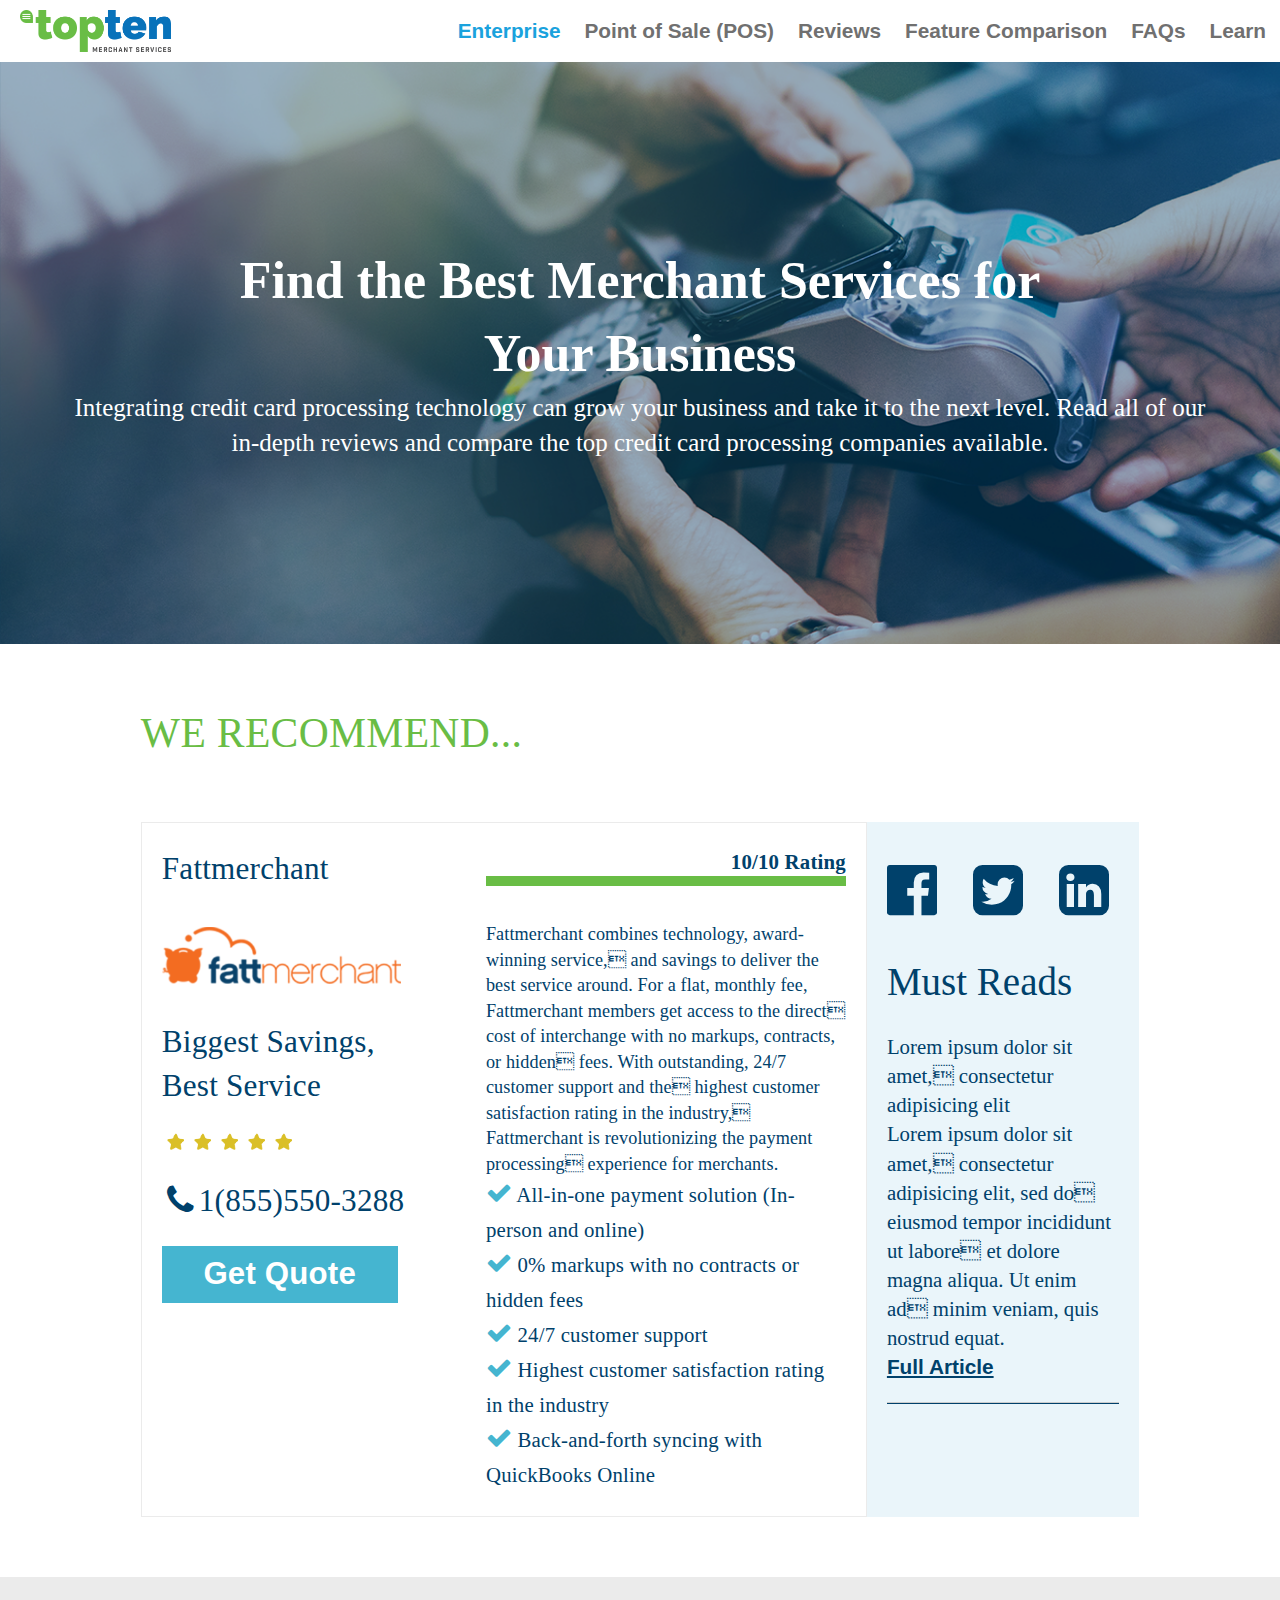
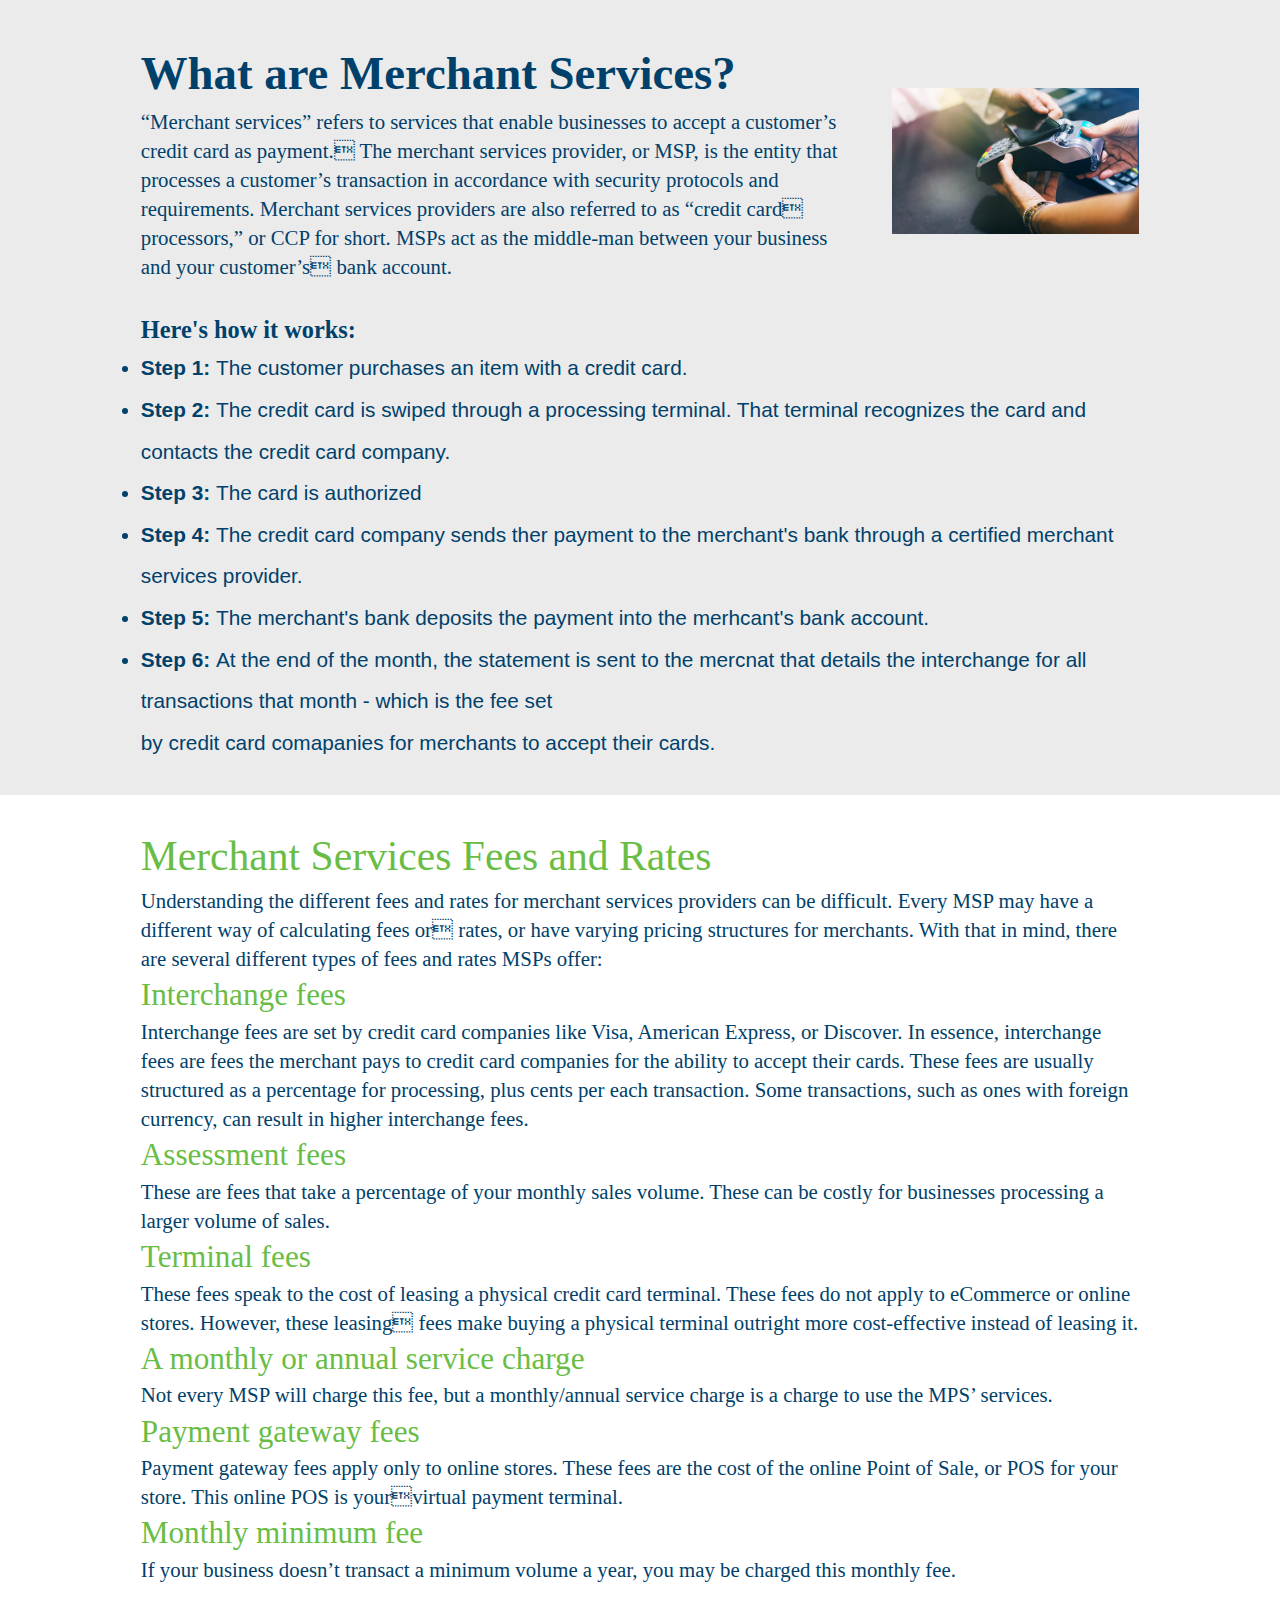
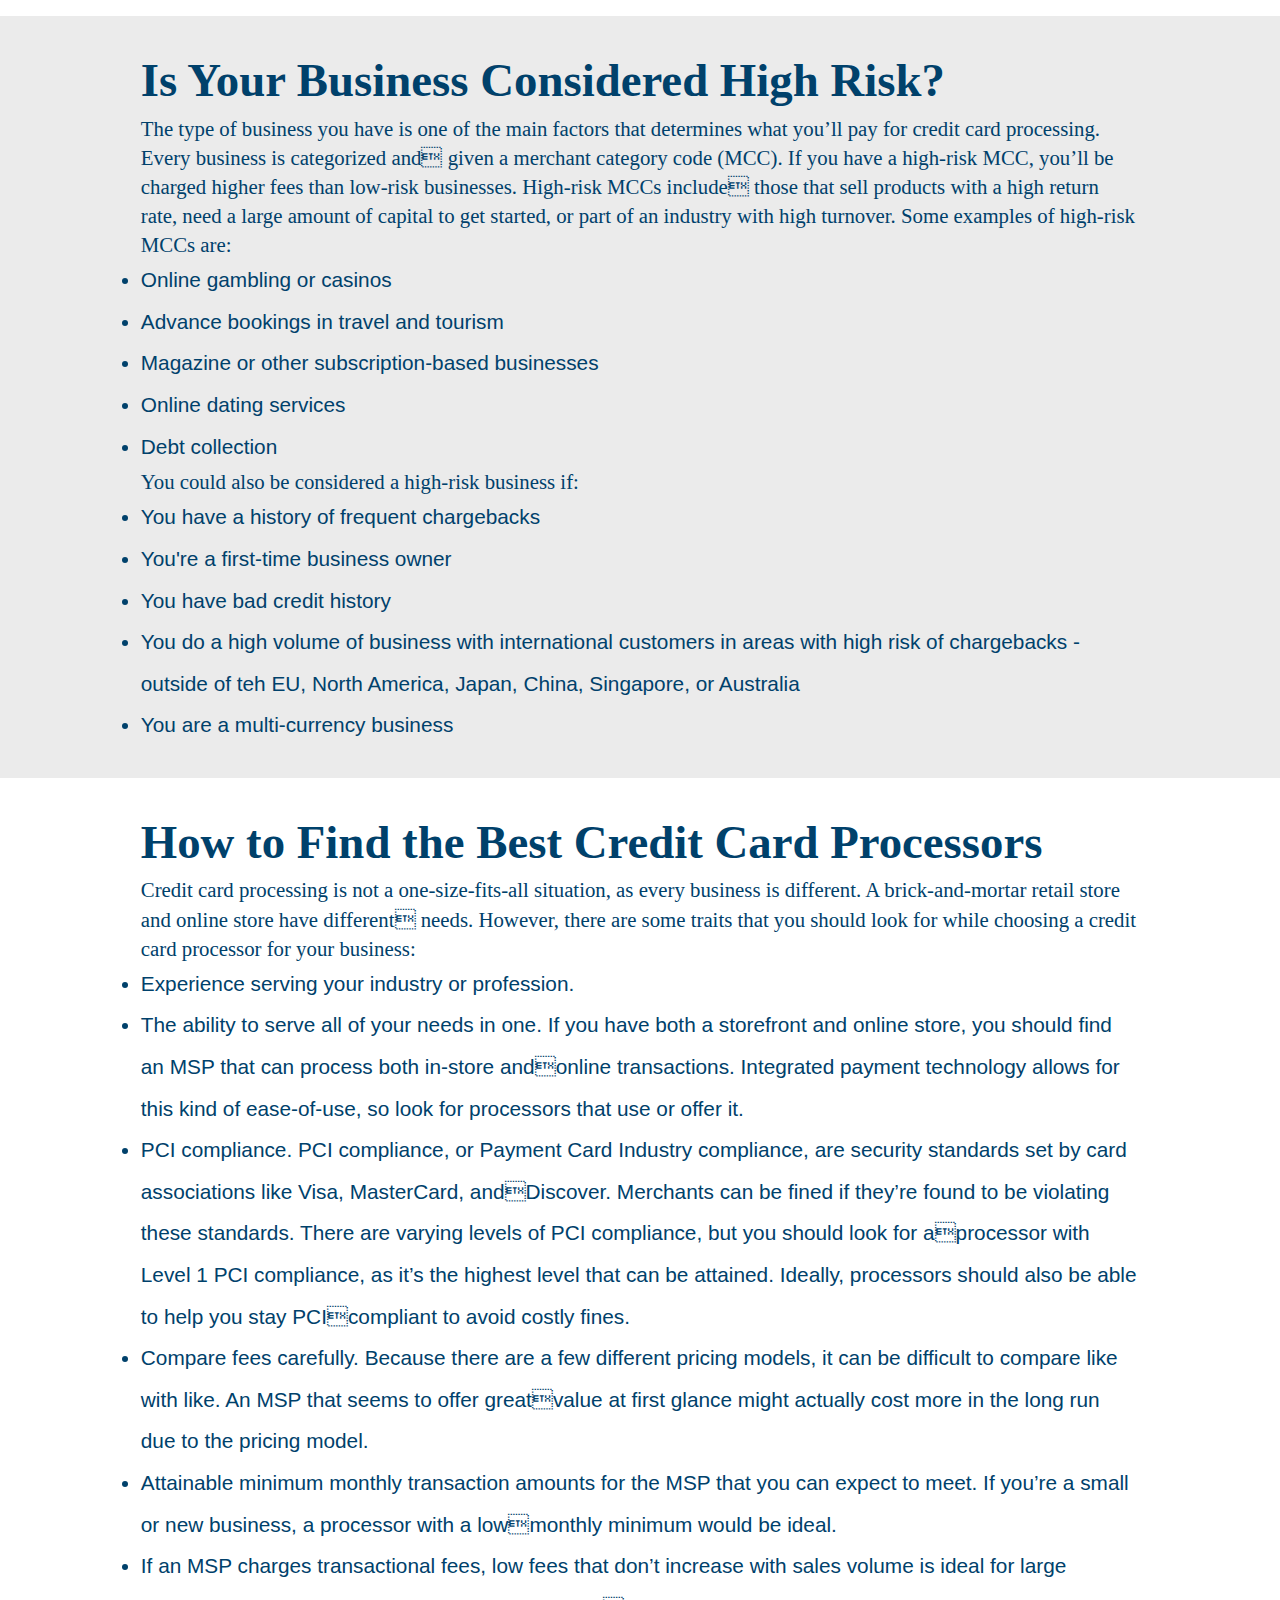
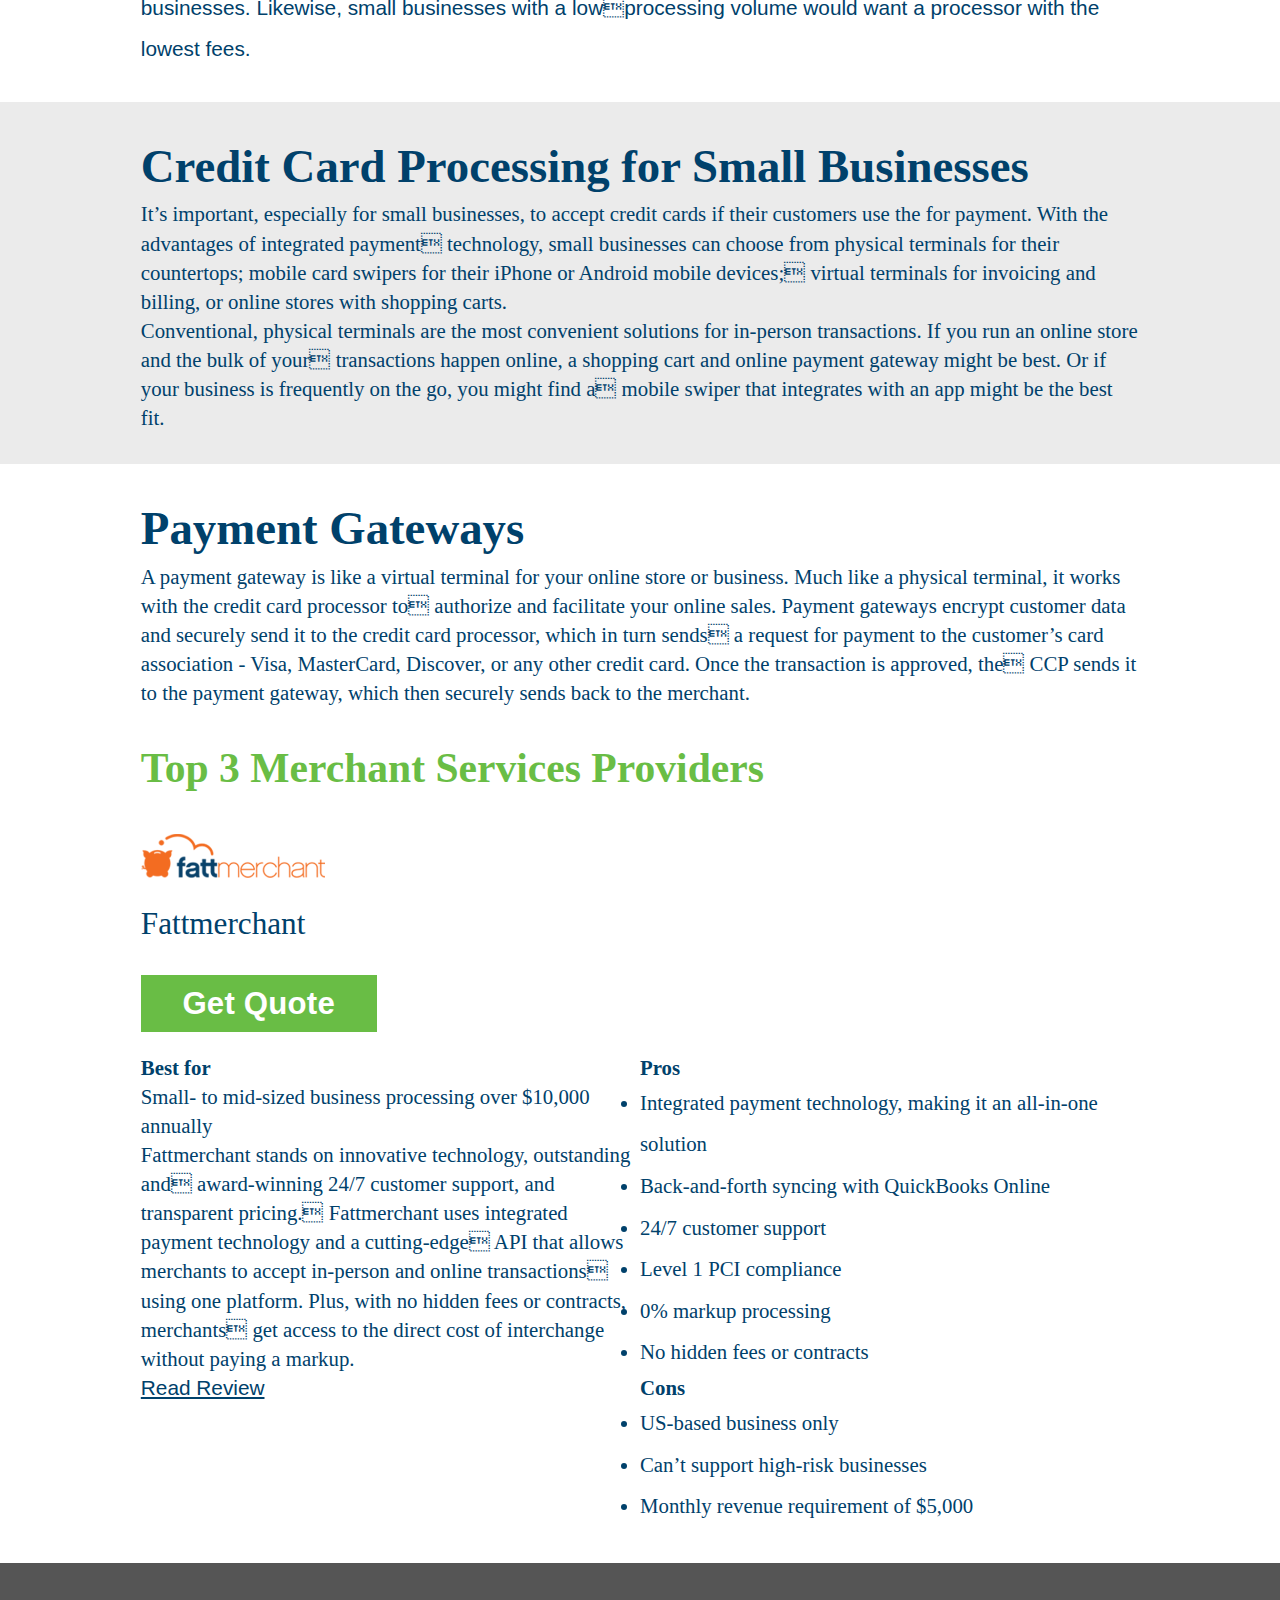
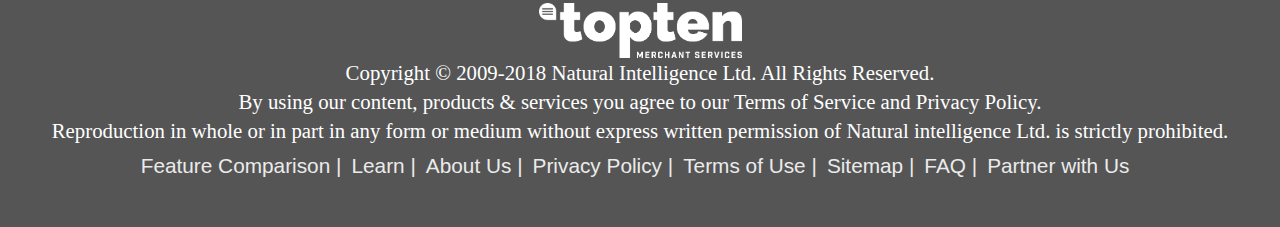
==== commit c9e8a35a: "responsive navbar changes additions" ====
--- a/index.html
+++ b/index.html
@@ -29,7 +29,13 @@
     <div class="logo">
       <a href="/"><img src="img/top-ten-logo.png" alt="" /></a>
     </div>
-    <ul>
+
+    <input id="menu-toggle" type="checkbox" />
+    <label class='menu-button-container' for="menu-toggle">
+      <div class='menu-button'></div>
+    </label>
+
+    <ul class="menu">
       <li><a class="active" href="/">Enterprise</a></li>
       <li><a href="#">Point of Sale (POS)</a></li>
       <li><a href="#">Reviews</a></li>
--- a/css/main.css
+++ b/css/main.css
@@ -33,6 +33,11 @@
 /* ==========================================================================
 Base styles: opinionated defaults
 ========================================================================== */
+
+* {
+  margin: 0;
+  padding: 0;
+}
 
 html {
   color: #222;
@@ -46,7 +51,6 @@
 }
 
 body {
-  margin: 0;
   font-family: "AvenirNext-Regular", Arial, Helvetica, sans-serif;
   overflow-y: scroll;
   overflow-x: hidden;
@@ -209,7 +213,6 @@
 @media only screen and (max-width: 414px) {
   .button-cta>button {
     padding: 1rem 2rem 1rem 2rem;
-    margin-top: 1.5rem;
   }
 
   .quote-button {
@@ -248,15 +251,43 @@
 ========================================================================== */
 
 @media only screen and (max-width: 414px) {
-  .top-nav .logo a>img {
-    height: 3rem;
-    object-fit: contain;
-    padding: 10px;
-  }
-
-  .top-nav li>a {
-    font-size: 0.9rem;
-    padding: 0 1.1rem 0 0;
+  .menu-button-container {
+    display: flex;
+  }
+  .menu {
+    position: absolute;
+    top: 0;
+    margin-top: 50px;
+    left: 0;
+    flex-direction: column;
+    width: 100%;
+    justify-content: center;
+    align-items: center;
+  }
+  #menu-toggle ~ .menu li {
+    height: 0;
+    margin: 0;
+    padding: 0;
+    border: 0;
+    transition: height 400ms cubic-bezier(0.23, 1, 0.32, 1);
+  }
+  #menu-toggle:checked ~ .menu li {
+    border: 1px solid #333;
+    height: 2.5em;
+    padding: 0.5em;
+    transition: height 400ms cubic-bezier(0.23, 1, 0.32, 1);
+  }
+  .menu > li {
+    display: flex;
+    justify-content: center;
+    margin: 0;
+    padding: 0.5em 0;
+    width: 100%;
+    color: white;
+    background-color: #222;
+  }
+  .menu > li:not(:last-child) {
+    border-bottom: 1px solid #444;
   }
 }
 
@@ -271,6 +302,11 @@
   padding: 0 10px;
 }
 
+.top-nav ul,
+.top-nav>input {
+  display: none;
+}
+
 .top-nav .logo a>img {
   height: 2rem;
   object-fit: contain;
@@ -299,6 +335,46 @@
   color: #1aa2dd;
 }
 
+#menu-toggle {
+  display: none;
+}
+
+.menu-button,
+.menu-button::before,
+.menu-button::after {
+  display: block;
+  background-color: #fff;
+  position: absolute;
+  height: 4px;
+  width: 30px;
+  transition: transform 400ms cubic-bezier(0.23, 1, 0.32, 1);
+  border-radius: 2px;
+}
+
+.menu-button::before {
+  content: '';
+  margin-top: -8px;
+}
+
+.menu-button::after {
+  content: '';
+  margin-top: 8px;
+}
+
+#menu-toggle:checked + .menu-button-container .menu-button::before {
+  margin-top: 0px;
+  transform: rotate(405deg);
+}
+
+#menu-toggle:checked + .menu-button-container .menu-button {
+  background: rgba(255, 255, 255, 0);
+}
+
+#menu-toggle:checked + .menu-button-container .menu-button::after {
+  margin-top: 0px;
+  transform: rotate(-405deg);
+}
+
 /* ==========================================================================
 Hero Styles
 ========================================================================== */
@@ -318,7 +394,7 @@
     display: flex;
     width: 100%;
     padding: 0 0.5rem !important;
-    text-align: center;
+    justify-content: center !important;
   }
 }
 
@@ -358,6 +434,16 @@
 Home Page We Recommend Body Styles Styles
 ========================================================================== */
 
+@media only screen and (max-width: 1024px) {
+  .blog-column>.social-icons {
+    color: #00416b;
+    font-size: 1.5rem !important;
+    padding-top: 1.5rem;
+  }
+
+
+}
+
 @media only screen and (max-width: 414px) {
   .ranking-box {
     display: flex;
@@ -391,7 +477,7 @@
     justify-content: flex-start;
     display: flex;
     flex-direction: column;
-    padding-bottom: 36px;
+    margin-top: 1rem;
   }
 
   .rating {
@@ -419,6 +505,7 @@
     align-self: flex-start;
     padding-bottom: 1rem !important;
   }
+
 }
 
 .box-wrapping {
@@ -854,199 +941,222 @@
 Comparison Styles
 ========================================================================== */
 
-@media only screen and (max-width: 414px) {}
-
-.comparison-wrapper {
-  display: flex;
-  padding-bottom: 3rem;
-}
-
-.child-comparison-wrapper {
-  display: flex;
-  flex-direction: column;
-}
-
-.vertical-column {
-  display: flex;
-  flex-direction: column;
-  border: solid 1px #ebebeb;
-}
-
-.vertical-column>i {
-  display: flex;
-  align-items: stretch;
+@media only screen and (max-width: 414px) {
+  div.comparisontable ul.row li>img {
+    height: 1rem !important;
+  }
+
+  div.comparisontable ul.row li {
+    flex: 1;
+    font-size: .5rem !important;
+  }
+}
+
+div.comparisontable {
+  display: flex;
+  flex-direction: column;
+  border: #ebebeb .05rem solid;
+}
+
+
+div.comparisontable ul.row {
+  list-style: none;
+  display: flex;
+  /* turn children li elements into flex children */
+  flex: 1;
+  flex-wrap: wrap;
+  text-align: center;
+}
+
+div.comparisontable ul.row li {
+  flex: 1;
+}
+
+div.comparisontable ul.row li>i {
+  display: flex;
   color: #69bd45;
-}
-
-.vertical-side-column {
-  width: 10rem;
+  justify-content: center;
+  margin-top: .5rem;
+  margin-bottom: .5rem;
+}
+
+div.comparisontable ul.row li>img {
+  height: 1.5rem;
+}
+
+/* the legend column (first li within each row) */
+div.comparisontable ul.row li.legend {
+  border: none;
+  width: 30rem;
+  text-align: center;
+}
+
+/* very first row */
+div.comparisontable ul.row:first-of-type li {
+  background: #ebebeb;
+  text-align: center;
+}
+
+div.comparisontable ul.row:first-of-type li>i {
+  text-align: center;
+}
+
+/* very last row */
+div.comparisontable ul.row:last-of-type li {
+  text-align: center;
+  border-bottom: none;
+}
+
+
+/* first and last cell within legend column */
+div.comparisontable ul.row:first-of-type li.legend.legend,
+div.comparisontable ul.row:last-of-type li.legend {
+  background: transparent;
+  box-shadow: none;
+}
+
+/* ==========================================================================
+Learn Styles
+========================================================================== */
+
+@media only screen and (max-width: 414px) {
+  .container {
+    display: flex;
+    flex-direction: column;
+    justify-content: center;
+  }
+
+  .left-column {
+    display: flex;
+    flex-direction: column;
+    align-items: center;
+  }
+
+  .blog-box {
+    display: flex;
+    background-color: #ebebeb;
+    padding: 30px 42px;
+    max-width: 400px;
+    max-height: 300px;
+    margin-bottom: 20px;
+    align-items: center;
+  }
+}
+
+.container {
+  display: flex;
+  min-width: 1224px;
+  /* This is just to make the width more accurate to the mock up */
+}
+
+.left-column {
+  flex: 2;
+  /*   background-color: blue; */
   display: flex;
   flex-direction: column;
   align-items: center;
-  border: solid 1px #ebebeb;
-}
-
-.vertical-text-wrapper>h2.blue-light {
-  display: flex;
-  flex-direction: column;
-  justify-content: first baseline;
-  font-size: 1.2rem;
-}
-
-.horizontal-row-wrapper {
+  justify-content: flex-end;
+  padding-right: 10px;
+  padding-top: 60px;
+}
+
+.blog-box {
   display: flex;
   background-color: #ebebeb;
-}
-
-.comparison-company {
-  display: flex;
-  flex-direction: column;
-}
-
-.comparison-company>.ranking-logo img {
+  padding: 30px 42px;
+  max-width: 700px;
+  max-height: 300px;
+  margin-bottom: 20px;
+}
+
+.blog-box .img>img {
+  height: 216px;
+  object-fit: contain;
+}
+
+.title-date>h2 {
+  font-size: 28px;
+  padding-bottom: 10px;
+}
+
+.title-date>p {
+  font-size: 16px;
+}
+
+.left-column .img {
+  flex: 1;
+}
+
+.left-column .text {
+  flex: 2;
+  margin-left: 20px;
+  display: flex;
+  flex-direction: column;
+  justify-content: space-around;
+}
+
+p.excerpt {
+  font-size: 16px;
+  padding-bottom: 10px;
+}
+
+.excerpt-link>a {
+  font-size: 16px;
+  font-weight: bold;
+}
+
+.right-column {
+  flex: 1;
+  /*   background-color: red; */
+  padding-top: 60px;
+  display: flex;
+  flex-direction: column;
+}
+
+.column-title {
+  text-align: center;
+  padding-top: 20px;
+  padding-right: 110px;
+}
+
+.merchant-box {
+  background-color: #f6f6f6;
+  margin-left: 10px;
+  margin-bottom: 20px;
+  padding: 0 20px;
+  min-height: 180px;
+  display: flex;
   justify-content: space-between;
-}
-
-.comparison-company>a {
-  justify-content: space-between;
-}
-
-.bottom-column-wrapper {
-  display: flex;
-}
-
-/* ==========================================================================
-Learn Styles
-========================================================================== */
-
-@media only screen and (max-width: 414px) {
-  .box-wrapping-row {
-    display: flex;
-    flex-direction: column;
-    flex: 1;
-    align-items: center;
-    padding: 4rem 11%;
-    justify-content: center;
-  }
-
-  .box-left-column>h2.blue-bold-small {
-    font-size: 1rem !important;
-    line-height: 1.3rem !important;
-  }
-
-  .right-column-wrapper {
-    display: flex;
-    flex-direction: column;
-    padding-top: 2rem !important;
-  }
-
-  .right-column-wrapper>h3.green-medium {
-    font-size: 1.3rem;
-    line-height: 1.14;
-    display: flex;
-  }
-}
-
-.box-wrapping-row {
-  display: flex;
-  flex: 1;
   align-items: center;
-  padding: 4rem 11%;
-  justify-content: center;
-}
-
-.left-column-wrapper {
-  display: flex;
-  flex-direction: column;
-}
-
-.box-left {
-  height: 14rem;
-  display: flex;
-  background-color: #ebebeb;
-  margin-bottom: 1rem;
-}
-
-.box-left-wrapper {
-  display: flex;
+  max-width: 400px;
+}
+
+.merchant-box .img>img {
+  height: 36px;
+  object-fit: contain;
+}
+
+.links>a {
+  font-size: 16px;
+  line-height: 1.75;
+  letter-spacing: 0.2px;
+}
+
+.merchant-box .links {
+  display: flex;
+  flex-direction: column;
   align-items: center;
-  padding-left: 1rem;
-}
-
-.box-left-column>h2.blue-bold-small {
-  font-size: 28px;
-  line-height: 32px;
-}
-
-.box-left-column>p.date {
-  font-size: 0.6rem;
-  font-style: italic;
-  line-height: 1.88;
-}
-
-.box-left-column>p.description {
-  font-size: 0.7rem;
-  line-height: 1rem;
-}
-
-.box-left-column>a {
-  font-size: 0.7rem;
-}
-
-.box-left-wrapper>img {
-  height: 11rem;
-}
-
-.box-left-column {
-  width: 14rem;
-  display: flex;
-  flex-direction: column;
-  padding: 1rem;
-}
-
-.right-column-wrapper {
-  display: flex;
-  flex-direction: column;
-  padding-top: 6rem;
-}
-
-.right-column-wrapper>h3.green-medium {
-  font-size: 1.3rem;
-  line-height: 1.14;
-  display: flex;
-  justify-content: center;
-}
-
-.box-right {
-  width: 18rem;
-  display: flex;
-  background-color: #f6f6f6;
-  justify-content: center;
-  margin: 0.5rem;
-  align-items: center;
-}
-
-.box-right>img {
-  height: 1.5rem;
-  display: flex;
-  flex-direction: column;
-  align-items: center;
-  justify-content: center;
-}
-
-.box-right-column {
-  display: flex;
-  flex-direction: column;
-  align-items: center;
-  padding: 0.5rem;
-}
-
-.box-right-column>a {
-  font-size: 0.7rem;
-}
-
-.box-right-column .button-cta>button {
-  font-size: 0.7rem;
+}
+
+a.button {
+  background-color: #69bd45;
+  text-align: center;
+  padding: 12px 37px;
+  margin-bottom: 18px;
+  text-decoration: none;
+  color: #fff;
+  font-size: 20px;
+  font-family: "AvenirNext-Bold";
 }
 
 /* ==========================================================================
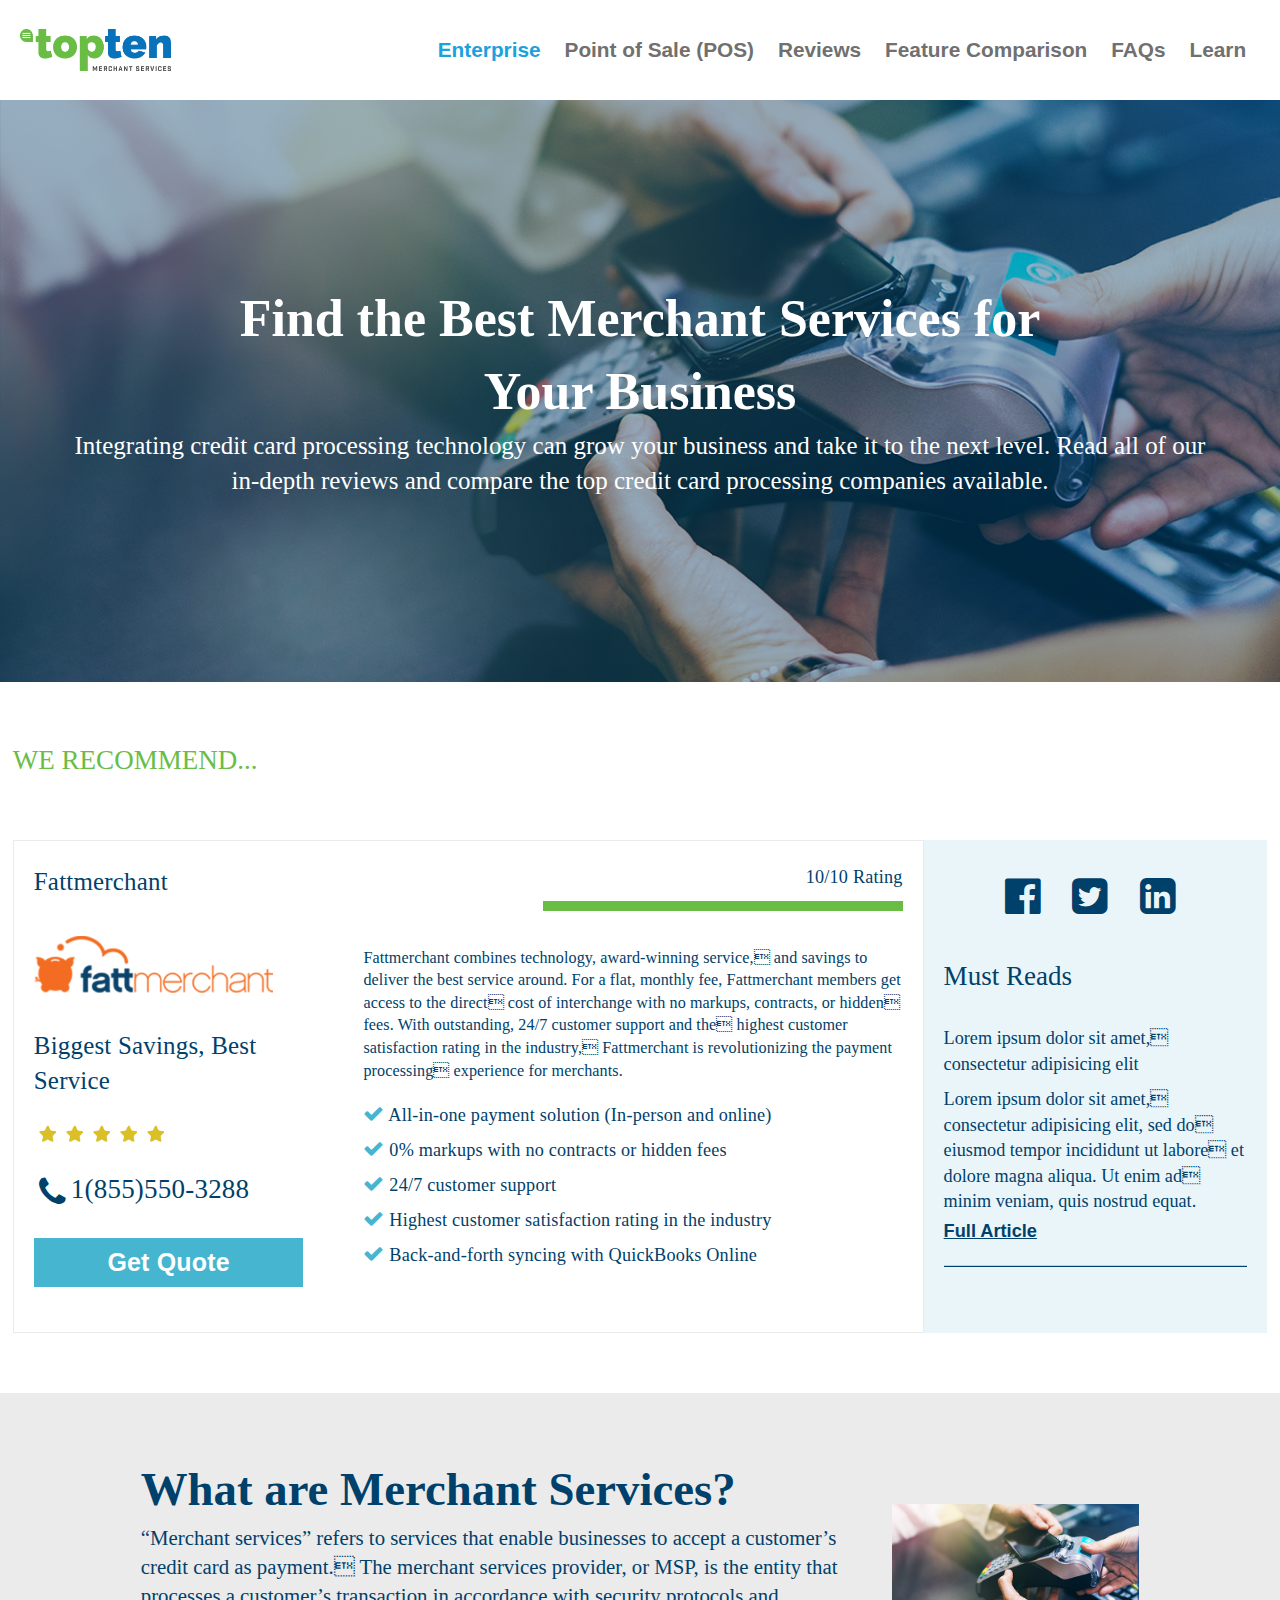
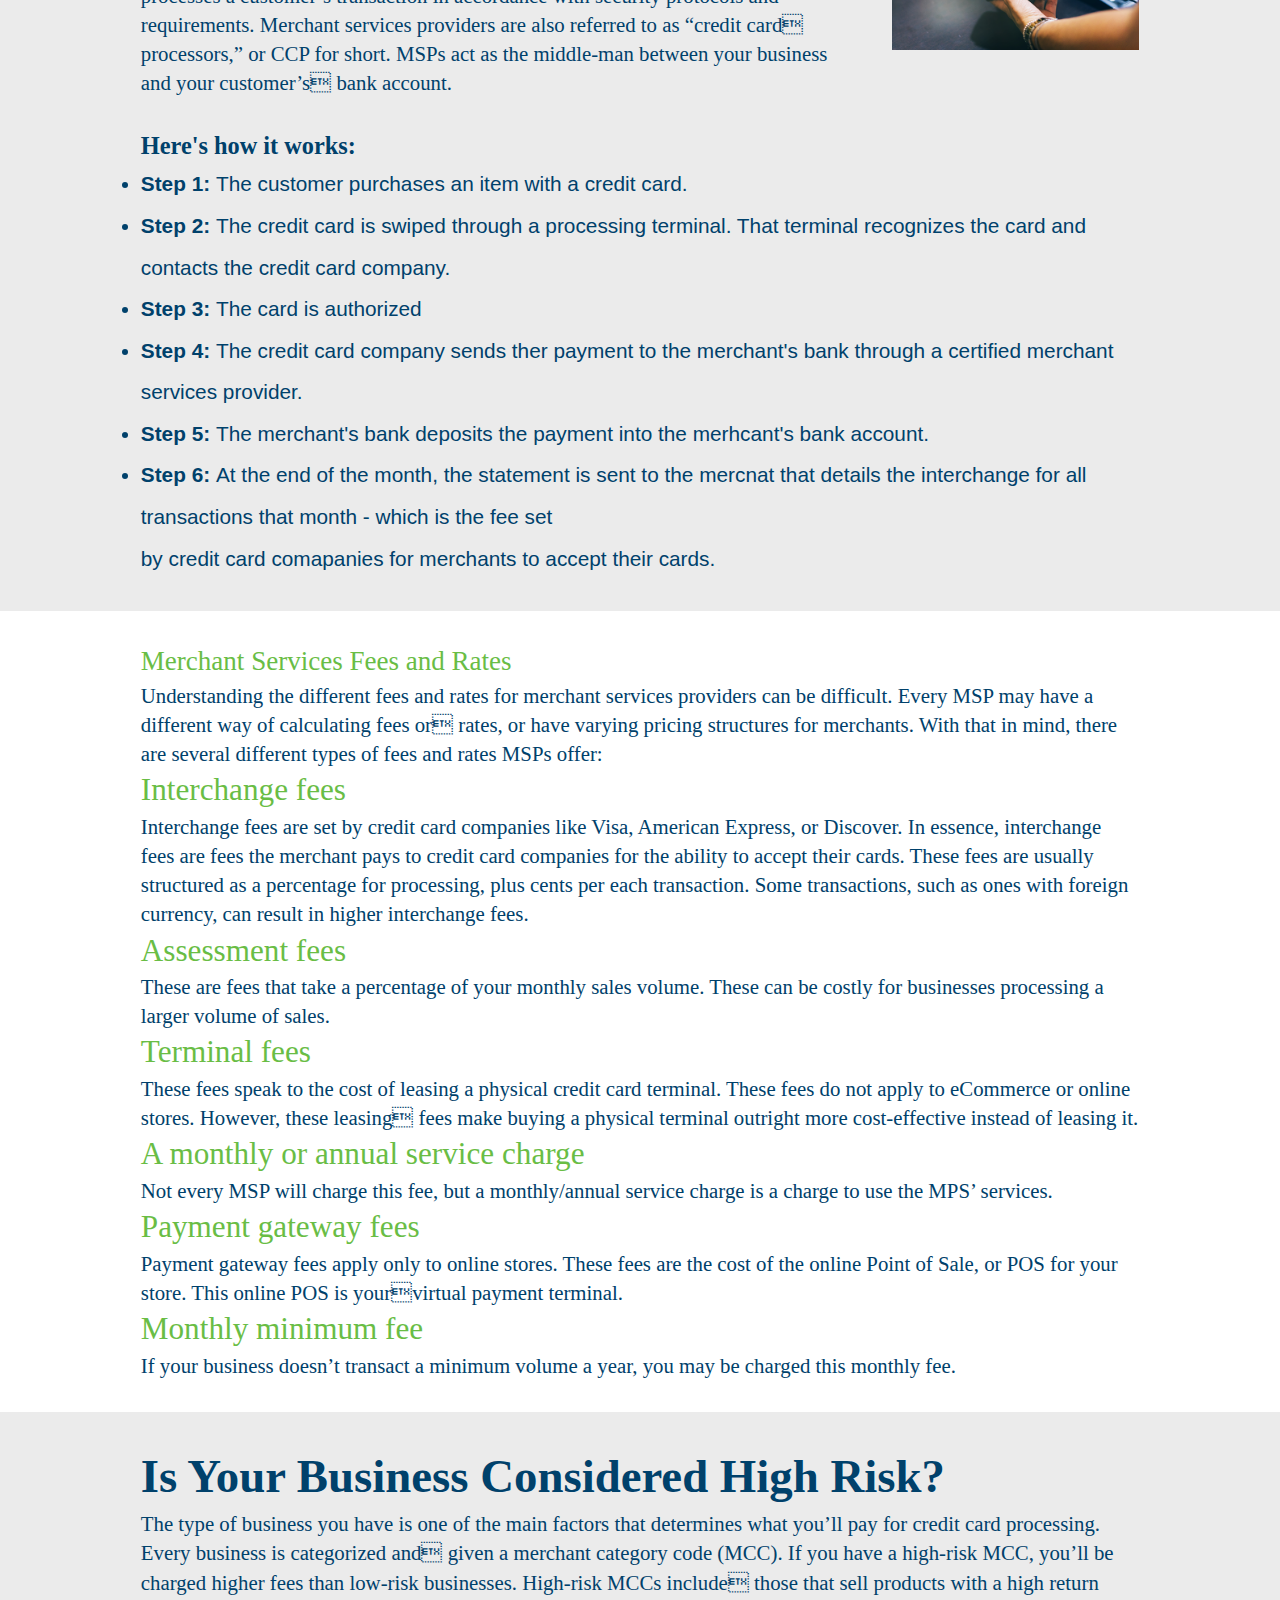
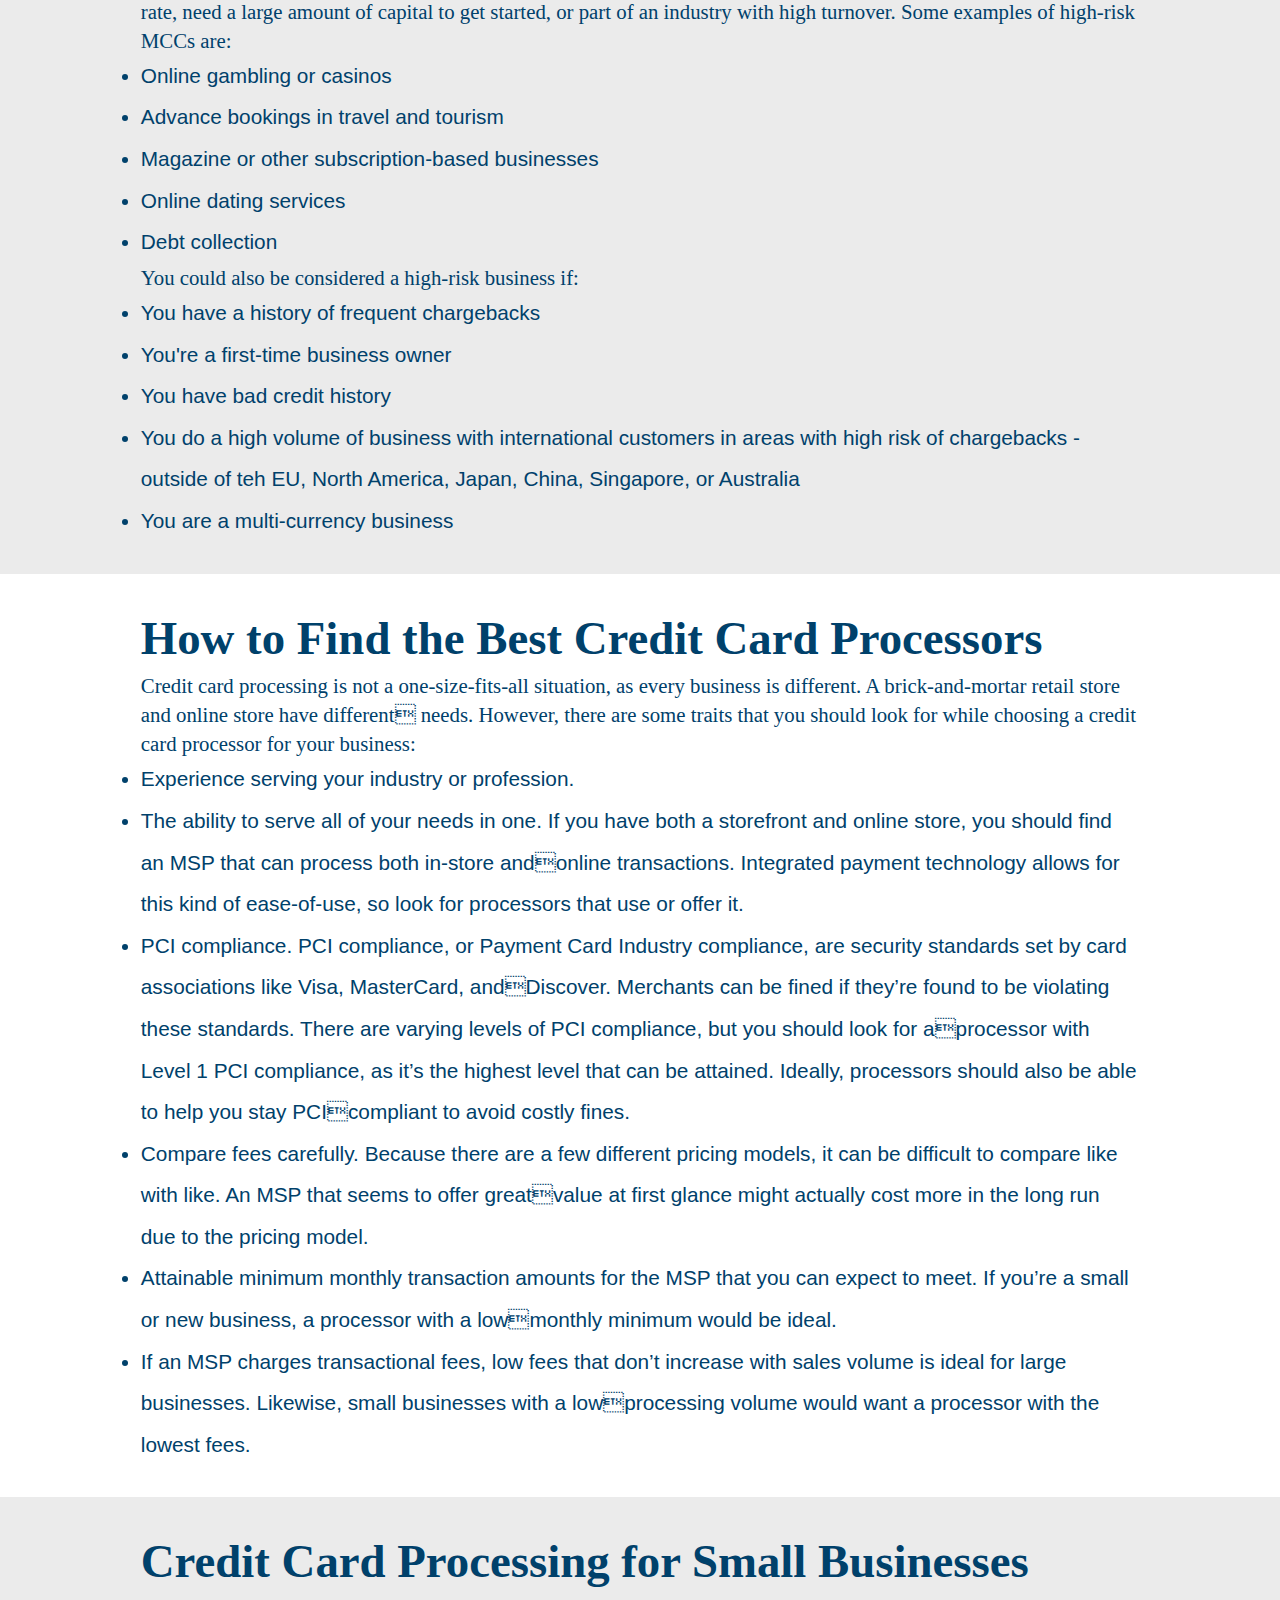
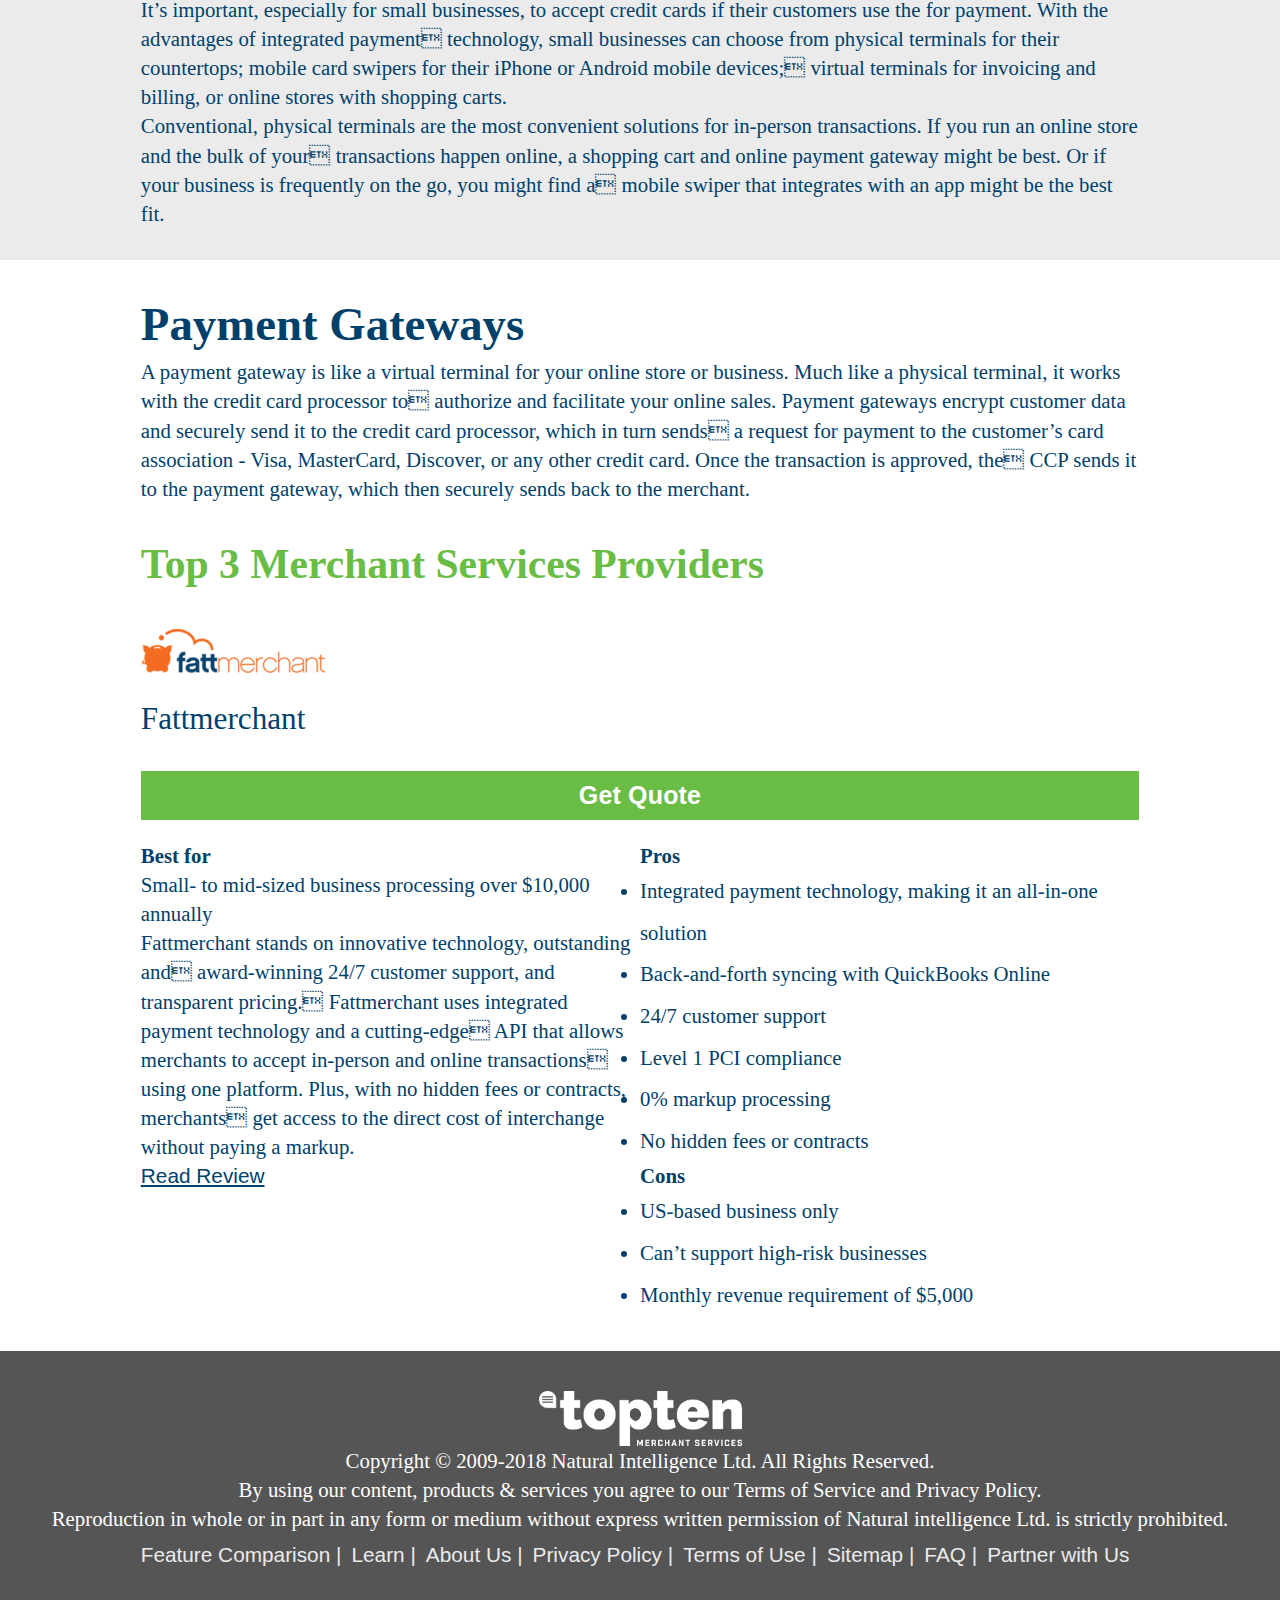
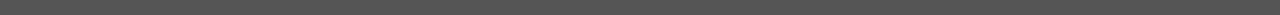
==== commit dd00aca8: "fix responsive nav + fix company ratings desktop and some mobile" ====
--- a/index.html
+++ b/index.html
@@ -1,428 +1,361 @@
 <!DOCTYPE html>
 <html class="no-js" lang="">
-
-<head>
-  <meta charset="utf-8" />
-  <meta http-equiv="x-ua-compatible" content="ie=edge" />
-  <title>Best 10 Merchant Services</title>
-  <meta name="description" content="" />
-  <meta name="viewport" content="width=device-width, initial-scale=1, shrink-to-fit=no" />
-  <link rel="stylesheet" href="/css/font-awesome.min.css" />
-  <link rel="stylesheet" href="/css/font-awesome.css" />
-  <link href="http://cdnjs.cloudflare.com/ajax/libs/font-awesome/4.3.0/css/font-awesome.css" rel="stylesheet" type="text/css" />
-  <link rel="manifest" href="site.webmanifest" />
-  <link rel="apple-touch-icon" href="icon.png" />
-  <!-- Place favicon.ico in the root directory -->
-
-  <link rel="stylesheet" href="css/normalize.css" />
-  <link rel="stylesheet" href="css/main.css" />
-</head>
-
-<body>
-  <!--[if lte IE 9]>
+  <head>
+    <meta charset="utf-8" />
+    <meta http-equiv="x-ua-compatible" content="ie=edge" />
+    <title>Best 10 Merchant Services</title>
+    <meta name="description" content="" />
+    <meta name="viewport" content="width=device-width, initial-scale=1, shrink-to-fit=no" />
+    <link rel="stylesheet" href="/css/font-awesome.min.css" />
+    <link rel="stylesheet" href="/css/font-awesome.css" />
+    <link href="http://cdnjs.cloudflare.com/ajax/libs/font-awesome/4.3.0/css/font-awesome.css" rel="stylesheet" type="text/css" />
+    <link rel="manifest" href="site.webmanifest" />
+    <link rel="apple-touch-icon" href="icon.png" />
+    <!-- Place favicon.ico in the root directory -->
+
+    <link rel="stylesheet" href="css/normalize.css" />
+    <link rel="stylesheet" href="css/main.css" />
+  </head>
+
+  <body>
+    <!--[if lte IE 9]>
       <p class="browserupgrade">You are using an <strong>outdated</strong> browser. Please <a href="https://browsehappy.com/">upgrade your browser</a> to improve your experience and security.</p>
     <![endif]-->
 
-  <!-- Add your site or application content here -->
-
-  <nav class="top-nav">
-    <div class="logo">
-      <a href="/"><img src="img/top-ten-logo.png" alt="" /></a>
+    <!-- Add your site or application content here -->
+
+    <nav class="top-nav">
+      <div class="logo-toggle">
+        <div class="logo">
+          <a href="/"><img src="img/top-ten-logo.png" alt=""/></a>
+        </div>
+
+        <div id="menu-toggle"><i class="fas fa fa-bars"></i></div>
+      </div>
+
+      <ul class="menu">
+        <li><a class="active" href="/">Enterprise</a></li>
+        <li><a href="#">Point of Sale (POS)</a></li>
+        <li><a href="#">Reviews</a></li>
+        <li><a href="comparison.html">Feature Comparison</a></li>
+        <li><a href="faq-page.html">FAQs</a></li>
+        <li><a href="learn.html">Learn</a></li>
+      </ul>
+    </nav>
+    <!-- END top-nav -->
+
+    <div class="hero">
+      <div class="hero-header"><h1>Find the Best Merchant Services for Your Business</h1></div>
+      <div class="hero-description">
+        <p>Integrating credit card processing technology can grow your business and take it to the next level. Read all of our in-depth reviews and compare the top credit card processing companies available.</p>
+      </div>
     </div>
-
-    <input id="menu-toggle" type="checkbox" />
-    <label class='menu-button-container' for="menu-toggle">
-      <div class='menu-button'></div>
-    </label>
-
-    <ul class="menu">
-      <li><a class="active" href="/">Enterprise</a></li>
-      <li><a href="#">Point of Sale (POS)</a></li>
-      <li><a href="#">Reviews</a></li>
-      <li><a href="comparison.html">Feature Comparison</a></li>
-      <li><a href="faq-page.html">FAQs</a></li>
-      <li><a href="learn.html">Learn</a></li>
-    </ul>
-  </nav>
-  <!-- END top-nav -->
-
-  <div class="hero">
-    <div class="hero-header">
-      <h1>Find the Best Merchant Services for Your Business</h1>
+    <!-- END hero -->
+
+    <div class="box-wrapping">
+      <div class="recommend-header"><h2 class="green-medium">WE RECOMMEND...</h2></div>
+      <div class="box-wrapping-columns">
+        <div class="ranking-column">
+          <div class="ranking-box">
+            <div class="company-left">
+              <div class="company-name"><h3>Fattmerchant</h3></div>
+              <div class="ranking-logo"><img src="img/fattmerchant.png" alt="" /></div>
+              <div class="company-slogan"><h4>Biggest Savings, Best Service</h4></div>
+              <div class="ranking-stars">
+                <ul>
+                  <li><img src="img/star.png" alt="" /></li>
+                  <li><img src="img/star.png" alt="" /></li>
+                  <li><img src="img/star.png" alt="" /></li>
+                  <li><img src="img/star.png" alt="" /></li>
+                  <li><img src="img/star.png" alt="" /></li>
+                </ul>
+              </div>
+              <div class="company-telephone">
+                <i class="fas fa fa-phone"></i>
+                <h3>1(855)550-3288</h3>
+              </div>
+              <div class="button-cta"><button class="quote-button" onclick="location.href='#'" type="button">Get Quote</button></div>
+            </div>
+
+            <div class="company-right">
+              <div class="rating-wrapper">
+                <div class="rating"><p>10/10 Rating</p></div>
+                <div class="rating-bar"></div>
+              </div>
+              <div class="company-description">
+                <p>
+                  Fattmerchant combines technology, award-winning service, and savings to deliver the best service around. For a flat, monthly fee, Fattmerchant members get access to the direct cost of interchange with
+                  no markups, contracts, or hidden fees. With outstanding, 24/7 customer support and the highest customer satisfaction rating in the industry, Fattmerchant is revolutionizing the payment processing
+                  experience for merchants.
+                </p>
+              </div>
+              <div class="company-pros-list">
+                <ul class="fa-ul">
+                  <li><i class="fas fa fa-check"></i> All-in-one payment solution (In-person and online)</li>
+                  <li><i class="fas fa fa-check"></i> 0% markups with no contracts or hidden fees</li>
+                  <li><i class="fas fa fa-check"></i> 24/7 customer support</li>
+                  <li><i class="fas fa fa-check"></i> Highest customer satisfaction rating in the industry</li>
+                  <li><i class="fas fa fa-check"></i> Back-and-forth syncing with QuickBooks Online</li>
+                </ul>
+              </div>
+            </div>
+          </div>
+        </div>
+        <div class="blog-column">
+          <div class="social-icons">
+            <a href="#"><i class="fa fa-facebook-official" aria-hidden="true"></i></a> <a href="#"><i class="fa fa-twitter-square" aria-hidden="true"></i></a>
+            <a href="#"><i class="fa fa-linkedin-square" aria-hidden="true"></i></a>
+          </div>
+          <div class="blog-column-title"><h2>Must Reads</h2></div>
+          <div class="blog-item">
+            <div class="blog-details">
+              <h3 class="blue-small">Lorem ipsum dolor sit amet, consectetur adipisicing elit</h3>
+              <p>Lorem ipsum dolor sit amet, consectetur adipisicing elit, sed do eiusmod tempor incididunt ut labore et dolore magna aliqua. Ut enim ad minim veniam, quis nostrud equat.</p>
+              <a class="link-bold" href="#">Full Article</a>
+            </div>
+            <hr />
+          </div>
+        </div>
+      </div>
     </div>
-    <div class="hero-description">
-      <p>Integrating credit card processing technology can grow your business and take it to the next level. Read all
-        of our in-depth reviews and compare the top credit card processing companies available.</p>
+    <!-- END box-wrapping -->
+
+    <div class="service-info-wrapper">
+      <div class="service-info-block-grey">
+        <div class="basic-info-wrapper">
+          <div class="basic-info-column-left">
+            <div class="basic-header"><h2 class="blue-bold">What are Merchant Services?</h2></div>
+            <div class="basic-quick-info">
+              <p>
+                “Merchant services” refers to services that enable businesses to accept a customer’s credit card as payment. The merchant services provider, or MSP, is the entity that processes a customer’s transaction
+                in accordance with security protocols and requirements. Merchant services providers are also referred to as “credit card processors,” or CCP for short. MSPs act as the middle-man between your business and
+                your customer’s bank account.
+              </p>
+            </div>
+          </div>
+          <div class="basic-info-column-right">
+            <div class="basic-info-img"><img src="img/card-swipe.png" alt="" /></div>
+          </div>
+        </div>
+        <div class="basic-list-wrapper">
+          <div class="basic-list-header"><h3>Here's how it works:</h3></div>
+          <div class="basic-list">
+            <ul>
+              <li><strong>Step 1: </strong>The customer purchases an item with a credit card.</li>
+              <li><strong>Step 2: </strong>The credit card is swiped through a processing terminal. That terminal recognizes the card and contacts the credit card company.</li>
+              <li><strong>Step 3: </strong>The card is authorized</li>
+              <li><strong>Step 4: </strong>The credit card company sends ther payment to the merchant's bank through a certified merchant services provider.</li>
+              <li><strong>Step 5: </strong>The merchant's bank deposits the payment into the merhcant's bank account.</li>
+              <li>
+                <strong>Step 6: </strong>At the end of the month, the statement is sent to the mercnat that details the interchange for all transactions that month - which is the fee set<br />
+                by credit card comapanies for merchants to accept their cards.
+              </li>
+            </ul>
+          </div>
+        </div>
+      </div>
+
+      <div class="service-info-block-white">
+        <div class="fees-wrapper">
+          <div class="fees-info">
+            <h2 class="green-medium">Merchant Services Fees and Rates</h2>
+            <p>
+              Understanding the different fees and rates for merchant services providers can be difficult. Every MSP may have a different way of calculating fees or rates, or have varying pricing structures for
+              merchants. With that in mind, there are several different types of fees and rates MSPs offer:
+            </p>
+            <h3 class="green-medium">Interchange fees</h3>
+            <p>
+              Interchange fees are set by credit card companies like Visa, American Express, or Discover. In essence, interchange fees are fees the merchant pays to credit card companies for the ability to accept their
+              cards. These fees are usually structured as a percentage for processing, plus cents per each transaction. Some transactions, such as ones with foreign currency, can result in higher interchange fees.
+            </p>
+            <h3 class="green-medium">Assessment fees</h3>
+            <p>These are fees that take a percentage of your monthly sales volume. These can be costly for businesses processing a larger volume of sales.</p>
+            <h3 class="green-medium">Terminal fees</h3>
+            <p>
+              These fees speak to the cost of leasing a physical credit card terminal. These fees do not apply to eCommerce or online stores. However, these leasing fees make buying a physical terminal outright more
+              cost-effective instead of leasing it.
+            </p>
+            <h3 class="green-medium">A monthly or annual service charge</h3>
+            <p>Not every MSP will charge this fee, but a monthly/annual service charge is a charge to use the MPS’ services.</p>
+            <h3 class="green-medium">Payment gateway fees</h3>
+            <p>Payment gateway fees apply only to online stores. These fees are the cost of the online Point of Sale, or POS for your store. This online POS is yourvirtual payment terminal.</p>
+            <h3 class="green-medium">Monthly minimum fee</h3>
+            <p>If your business doesn’t transact a minimum volume a year, you may be charged this monthly fee.</p>
+          </div>
+        </div>
+      </div>
+
+      <div class="service-info-block-grey">
+        <div class="high-risk-wrapper">
+          <div class="high-risk-text">
+            <h2 class="blue-bold">Is Your Business Considered High Risk?</h2>
+
+            <p>
+              The type of business you have is one of the main factors that determines what you’ll pay for credit card processing. Every business is categorized and given a merchant category code (MCC). If you have a
+              high-risk MCC, you’ll be charged higher fees than low-risk businesses. High-risk MCCs include those that sell products with a high return rate, need a large amount of capital to get started, or part of an
+              industry with high turnover. Some examples of high-risk MCCs are:
+            </p>
+
+            <ul>
+              <li>Online gambling or casinos</li>
+              <li>Advance bookings in travel and tourism</li>
+              <li>Magazine or other subscription-based businesses</li>
+              <li>Online dating services</li>
+              <li>Debt collection</li>
+            </ul>
+            <p>You could also be considered a high-risk business if:</p>
+            <ul>
+              <li>You have a history of frequent chargebacks</li>
+              <li>You're a first-time business owner</li>
+              <li>You have bad credit history</li>
+              <li>You do a high volume of business with international customers in areas with high risk of chargebacks - outside of teh EU, North America, Japan, China, Singapore, or Australia</li>
+              <li>You are a multi-currency business</li>
+            </ul>
+          </div>
+        </div>
+      </div>
+
+      <div class="service-info-block-white">
+        <div class="card-processors-wrapper">
+          <div class="card-processors-header"><h2 class="blue-bold">How to Find the Best Credit Card Processors</h2></div>
+          <div class="card-processors-description">
+            <p>
+              Credit card processing is not a one-size-fits-all situation, as every business is different. A brick-and-mortar retail store and online store have different needs. However, there are some traits that you
+              should look for while choosing a credit card processor for your business:
+            </p>
+          </div>
+          <div class="card-processors-list">
+            <ul>
+              <li>Experience serving your industry or profession.</li>
+              <li>
+                The ability to serve all of your needs in one. If you have both a storefront and online store, you should find an MSP that can process both in-store andonline transactions. Integrated payment technology
+                allows for this kind of ease-of-use, so look for processors that use or offer it.
+              </li>
+              <li>
+                PCI compliance. PCI compliance, or Payment Card Industry compliance, are security standards set by card associations like Visa, MasterCard, andDiscover. Merchants can be fined if they’re found to be
+                violating these standards. There are varying levels of PCI compliance, but you should look for aprocessor with Level 1 PCI compliance, as it’s the highest level that can be attained. Ideally, processors
+                should also be able to help you stay PCIcompliant to avoid costly fines.
+              </li>
+              <li>
+                Compare fees carefully. Because there are a few different pricing models, it can be difficult to compare like with like. An MSP that seems to offer greatvalue at first glance might actually cost more in
+                the long run due to the pricing model.
+              </li>
+              <li>Attainable minimum monthly transaction amounts for the MSP that you can expect to meet. If you’re a small or new business, a processor with a lowmonthly minimum would be ideal.</li>
+              <li>
+                If an MSP charges transactional fees, low fees that don’t increase with sales volume is ideal for large businesses. Likewise, small businesses with a lowprocessing volume would want a processor with the
+                lowest fees.
+              </li>
+            </ul>
+          </div>
+        </div>
+      </div>
+
+      <div class="service-info-block-grey">
+        <div class="small-business-description-wrapper">
+          <div class="small-business-details">
+            <h2 class="blue-bold">Credit Card Processing for Small Businesses</h2>
+
+            <p>
+              It’s important, especially for small businesses, to accept credit cards if their customers use the for payment. With the advantages of integrated payment technology, small businesses can choose from
+              physical terminals for their countertops; mobile card swipers for their iPhone or Android mobile devices; virtual terminals for invoicing and billing, or online stores with shopping carts.
+            </p>
+
+            <p>
+              Conventional, physical terminals are the most convenient solutions for in-person transactions. If you run an online store and the bulk of your transactions happen online, a shopping cart and online payment
+              gateway might be best. Or if your business is frequently on the go, you might find a mobile swiper that integrates with an app might be the best fit.
+            </p>
+          </div>
+        </div>
+      </div>
+
+      <div class="service-info-block-white">
+        <div class="payment-gateways-wrapper">
+          <div class="payment-gateways-header"><h2 class="blue-bold">Payment Gateways</h2></div>
+          <div class="payment-gateways-description">
+            <p>
+              A payment gateway is like a virtual terminal for your online store or business. Much like a physical terminal, it works with the credit card processor to authorize and facilitate your online sales. Payment
+              gateways encrypt customer data and securely send it to the credit card processor, which in turn sends a request for payment to the customer’s card association - Visa, MasterCard, Discover, or any other
+              credit card. Once the transaction is approved, the CCP sends it to the payment gateway, which then securely sends back to the merchant.
+            </p>
+          </div>
+        </div>
+      </div>
     </div>
-  </div>
-  <!-- END hero -->
-
-  <div class="box-wrapping">
-    <div class="recommend-header">
-      <h2>WE RECOMMEND...</h2>
+    <!-- END service-info-wrapper  -->
+
+    <div class="top-three-providers">
+      <div class="top-three-providers-header"><h2 class="green-bold">Top 3 Merchant Services Providers</h2></div>
+      <div class="provider-wrapper">
+        <div class="provider-logo"><img src="img/fattmerchant.png" alt="" /></div>
+        <div class="provider-name"><h3>Fattmerchant</h3></div>
+        <div class="button-cta"><button class="quote-button green" onclick="location.href='#'" type="button">Get Quote</button></div>
+        <div class="provider-info-wrapper">
+          <div class="provider-best-for">
+            <h4>Best for</h4>
+            <p>Small- to mid-sized business processing over $10,000 annually</p>
+            <p>
+              Fattmerchant stands on innovative technology, outstanding and award-winning 24/7 customer support, and transparent pricing. Fattmerchant uses integrated payment technology and a cutting-edge API that allows
+              merchants to accept in-person and online transactions using one platform. Plus, with no hidden fees or contracts, merchants get access to the direct cost of interchange without paying a markup.
+            </p>
+
+            <a href="#">Read Review</a>
+          </div>
+          <div class="provider-pros-cons-wrapper">
+            <div class="provider-pros">
+              <h4>Pros</h4>
+              <ul>
+                <li>Integrated payment technology, making it an all-in-one solution</li>
+                <li>Back-and-forth syncing with QuickBooks Online</li>
+                <li>24/7 customer support</li>
+                <li>Level 1 PCI compliance</li>
+                <li>0% markup processing</li>
+                <li>No hidden fees or contracts</li>
+              </ul>
+            </div>
+            <div class="provider-cons">
+              <h4>Cons</h4>
+              <ul>
+                <li>US-based business only</li>
+                <li>Can’t support high-risk businesses</li>
+                <li>Monthly revenue requirement of $5,000</li>
+              </ul>
+            </div>
+          </div>
+        </div>
+      </div>
     </div>
-    <div class="box-wrapping-columns">
-      <div class="ranking-column">
-        <div class="ranking-box">
-          <div class="company-left">
-            <div class="company-name">
-              <h3>Fattmerchant</h3>
-            </div>
-            <div class="ranking-logo"><img src="img/fattmerchant.png" alt="" /></div>
-            <div class="company-slogan">
-              <h4>Biggest Savings, Best Service</h4>
-            </div>
-            <div class="ranking-stars">
-              <ul>
-                <li><img src="img/star.png" alt="" /></li>
-                <li><img src="img/star.png" alt="" /></li>
-                <li><img src="img/star.png" alt="" /></li>
-                <li><img src="img/star.png" alt="" /></li>
-                <li><img src="img/star.png" alt="" /></li>
-              </ul>
-            </div>
-            <div class="company-telephone">
-              <i class="fas fa fa-phone"></i>
-              <h3>1(855)550-3288</h3>
-            </div>
-            <div class="button-cta"><button class="quote-button" onclick="location.href='#'" type="button">Get Quote</button></div>
-          </div>
-
-          <div class="company-right">
-            <div class="rating-wrapper">
-              <div class="rating">
-                <p>10/10 Rating</p>
-              </div>
-              <div class="rating-bar"></div>
-            </div>
-            <div class="company-description">
-              <p>
-                Fattmerchant combines technology, award-winning service, and savings to deliver the best service
-                around. For a flat, monthly fee, Fattmerchant members get access to the direct cost of interchange
-                with
-                no markups, contracts, or hidden fees. With outstanding, 24/7 customer support and the highest
-                customer satisfaction rating in the industry, Fattmerchant is revolutionizing the payment processing
-                experience for merchants.
-              </p>
-            </div>
-            <div class="company-pros-list">
-              <ul class="fa-ul">
-                <li><i class="fas fa fa-check"></i> All-in-one payment solution (In-person and online)</li>
-                <li><i class="fas fa fa-check"></i> 0% markups with no contracts or hidden fees</li>
-                <li><i class="fas fa fa-check"></i> 24/7 customer support</li>
-                <li><i class="fas fa fa-check"></i> Highest customer satisfaction rating in the industry</li>
-                <li><i class="fas fa fa-check"></i> Back-and-forth syncing with QuickBooks Online</li>
-              </ul>
-            </div>
-          </div>
-        </div>
-      </div>
-      <div class="blog-column">
-        <div class="social-icons">
-          <a href="#"><i class="fa fa-facebook-official" aria-hidden="true"></i></a> <a href="#"><i class="fa fa-twitter-square"
-              aria-hidden="true"></i></a>
-          <a href="#"><i class="fa fa-linkedin-square" aria-hidden="true"></i></a>
-        </div>
-        <div class="blog-item">
-          <div class="blog-snippet">
-            <h2>Must Reads</h2>
-            <p>Lorem ipsum dolor sit amet, consectetur adipisicing elit</p>
-          </div>
-          <div class="blog-details">
-            <p>Lorem ipsum dolor sit amet, consectetur adipisicing elit, sed do eiusmod tempor incididunt ut labore
-              et dolore magna aliqua. Ut enim ad minim veniam, quis nostrud equat.</p>
-            <a class="link-bold" href="#">Full Article</a>
-          </div>
-          <hr />
-        </div>
-      </div>
-    </div>
-  </div>
-  <!-- END box-wrapping -->
-
-  <div class="service-info-wrapper">
-    <div class="service-info-block-grey">
-      <div class="basic-info-wrapper">
-        <div class="basic-info-column-left">
-          <div class="basic-header">
-            <h2 class="blue-bold">What are Merchant Services?</h2>
-          </div>
-          <div class="basic-quick-info">
-            <p>
-              “Merchant services” refers to services that enable businesses to accept a customer’s credit card as
-              payment. The merchant services provider, or MSP, is the entity that processes a customer’s transaction
-              in accordance with security protocols and requirements. Merchant services providers are also referred to
-              as “credit card processors,” or CCP for short. MSPs act as the middle-man between your business and
-              your customer’s bank account.
-            </p>
-          </div>
-        </div>
-        <div class="basic-info-column-right">
-          <div class="basic-info-img"><img src="img/card-swipe.png" alt="" /></div>
-        </div>
-      </div>
-      <div class="basic-list-wrapper">
-        <div class="basic-list-header">
-          <h3>Here's how it works:</h3>
-        </div>
-        <div class="basic-list">
-          <ul>
-            <li><strong>Step 1: </strong>The customer purchases an item with a credit card.</li>
-            <li><strong>Step 2: </strong>The credit card is swiped through a processing terminal. That terminal
-              recognizes the card and contacts the credit card company.</li>
-            <li><strong>Step 3: </strong>The card is authorized</li>
-            <li><strong>Step 4: </strong>The credit card company sends ther payment to the merchant's bank through a
-              certified merchant services provider.</li>
-            <li><strong>Step 5: </strong>The merchant's bank deposits the payment into the merhcant's bank account.</li>
-            <li>
-              <strong>Step 6: </strong>At the end of the month, the statement is sent to the mercnat that details the
-              interchange for all transactions that month - which is the fee set<br />
-              by credit card comapanies for merchants to accept their cards.
-            </li>
-          </ul>
-        </div>
-      </div>
-    </div>
-
-    <div class="service-info-block-white">
-      <div class="fees-wrapper">
-        <div class="fees-info">
-          <h2 class="green-medium">Merchant Services Fees and Rates</h2>
-          <p>
-            Understanding the different fees and rates for merchant services providers can be difficult. Every MSP may
-            have a different way of calculating fees or rates, or have varying pricing structures for
-            merchants. With that in mind, there are several different types of fees and rates MSPs offer:
-          </p>
-          <h3 class="green-medium">Interchange fees</h3>
-          <p>
-            Interchange fees are set by credit card companies like Visa, American Express, or Discover. In essence,
-            interchange fees are fees the merchant pays to credit card companies for the ability to accept their
-            cards. These fees are usually structured as a percentage for processing, plus cents per each transaction.
-            Some transactions, such as ones with foreign currency, can result in higher interchange fees.
-          </p>
-          <h3 class="green-medium">Assessment fees</h3>
-          <p>These are fees that take a percentage of your monthly sales volume. These can be costly for businesses
-            processing a larger volume of sales.</p>
-          <h3 class="green-medium">Terminal fees</h3>
-          <p>
-            These fees speak to the cost of leasing a physical credit card terminal. These fees do not apply to
-            eCommerce or online stores. However, these leasing fees make buying a physical terminal outright more
-            cost-effective instead of leasing it.
-          </p>
-          <h3 class="green-medium">A monthly or annual service charge</h3>
-          <p>Not every MSP will charge this fee, but a monthly/annual service charge is a charge to use the MPS’
-            services.</p>
-          <h3 class="green-medium">Payment gateway fees</h3>
-          <p>Payment gateway fees apply only to online stores. These fees are the cost of the online Point of Sale, or
-            POS for your store. This online POS is yourvirtual payment terminal.</p>
-          <h3 class="green-medium">Monthly minimum fee</h3>
-          <p>If your business doesn’t transact a minimum volume a year, you may be charged this monthly fee.</p>
-        </div>
-      </div>
-    </div>
-
-    <div class="service-info-block-grey">
-      <div class="high-risk-wrapper">
-        <div class="high-risk-text">
-          <h2 class="blue-bold">Is Your Business Considered High Risk?</h2>
-
-          <p>
-            The type of business you have is one of the main factors that determines what you’ll pay for credit card
-            processing. Every business is categorized and given a merchant category code (MCC). If you have a
-            high-risk MCC, you’ll be charged higher fees than low-risk businesses. High-risk MCCs include those that
-            sell products with a high return rate, need a large amount of capital to get started, or part of an
-            industry with high turnover. Some examples of high-risk MCCs are:
-          </p>
-
-          <ul>
-            <li>Online gambling or casinos</li>
-            <li>Advance bookings in travel and tourism</li>
-            <li>Magazine or other subscription-based businesses</li>
-            <li>Online dating services</li>
-            <li>Debt collection</li>
-          </ul>
-          <p>You could also be considered a high-risk business if:</p>
-          <ul>
-            <li>You have a history of frequent chargebacks</li>
-            <li>You're a first-time business owner</li>
-            <li>You have bad credit history</li>
-            <li>You do a high volume of business with international customers in areas with high risk of chargebacks -
-              outside of teh EU, North America, Japan, China, Singapore, or Australia</li>
-            <li>You are a multi-currency business</li>
-          </ul>
-        </div>
-      </div>
-    </div>
-
-    <div class="service-info-block-white">
-      <div class="card-processors-wrapper">
-        <div class="card-processors-header">
-          <h2 class="blue-bold">How to Find the Best Credit Card Processors</h2>
-        </div>
-        <div class="card-processors-description">
-          <p>
-            Credit card processing is not a one-size-fits-all situation, as every business is different. A
-            brick-and-mortar retail store and online store have different needs. However, there are some traits that
-            you
-            should look for while choosing a credit card processor for your business:
-          </p>
-        </div>
-        <div class="card-processors-list">
-          <ul>
-            <li>Experience serving your industry or profession.</li>
-            <li>
-              The ability to serve all of your needs in one. If you have both a storefront and online store, you should
-              find an MSP that can process both in-store andonline transactions. Integrated payment technology
-              allows for this kind of ease-of-use, so look for processors that use or offer it.
-            </li>
-            <li>
-              PCI compliance. PCI compliance, or Payment Card Industry compliance, are security standards set by card
-              associations like Visa, MasterCard, andDiscover. Merchants can be fined if they’re found to be
-              violating these standards. There are varying levels of PCI compliance, but you should look for
-              aprocessor with Level 1 PCI compliance, as it’s the highest level that can be attained. Ideally,
-              processors
-              should also be able to help you stay PCIcompliant to avoid costly fines.
-            </li>
-            <li>
-              Compare fees carefully. Because there are a few different pricing models, it can be difficult to compare
-              like with like. An MSP that seems to offer greatvalue at first glance might actually cost more in
-              the long run due to the pricing model.
-            </li>
-            <li>Attainable minimum monthly transaction amounts for the MSP that you can expect to meet. If you’re a
-              small or new business, a processor with a lowmonthly minimum would be ideal.</li>
-            <li>
-              If an MSP charges transactional fees, low fees that don’t increase with sales volume is ideal for large
-              businesses. Likewise, small businesses with a lowprocessing volume would want a processor with the
-              lowest fees.
-            </li>
-          </ul>
-        </div>
-      </div>
-    </div>
-
-    <div class="service-info-block-grey">
-      <div class="small-business-description-wrapper">
-        <div class="small-business-details">
-          <h2 class="blue-bold">Credit Card Processing for Small Businesses</h2>
-
-          <p>
-            It’s important, especially for small businesses, to accept credit cards if their customers use the for
-            payment. With the advantages of integrated payment technology, small businesses can choose from
-            physical terminals for their countertops; mobile card swipers for their iPhone or Android mobile devices;
-            virtual terminals for invoicing and billing, or online stores with shopping carts.
-          </p>
-
-          <p>
-            Conventional, physical terminals are the most convenient solutions for in-person transactions. If you run
-            an online store and the bulk of your transactions happen online, a shopping cart and online payment
-            gateway might be best. Or if your business is frequently on the go, you might find a mobile swiper that
-            integrates with an app might be the best fit.
-          </p>
-        </div>
-      </div>
-    </div>
-
-    <div class="service-info-block-white">
-      <div class="payment-gateways-wrapper">
-        <div class="payment-gateways-header">
-          <h2 class="blue-bold">Payment Gateways</h2>
-        </div>
-        <div class="payment-gateways-description">
-          <p>
-            A payment gateway is like a virtual terminal for your online store or business. Much like a physical
-            terminal, it works with the credit card processor to authorize and facilitate your online sales. Payment
-            gateways encrypt customer data and securely send it to the credit card processor, which in turn sends a
-            request for payment to the customer’s card association - Visa, MasterCard, Discover, or any other
-            credit card. Once the transaction is approved, the CCP sends it to the payment gateway, which then
-            securely sends back to the merchant.
-          </p>
-        </div>
-      </div>
-    </div>
-  </div>
-  <!-- END service-info-wrapper  -->
-
-  <div class="top-three-providers">
-    <div class="top-three-providers-header">
-      <h2 class="green-bold">Top 3 Merchant Services Providers</h2>
-    </div>
-    <div class="provider-wrapper">
-      <div class="provider-logo"><img src="img/fattmerchant.png" alt="" /></div>
-      <div class="provider-name">
-        <h3>Fattmerchant</h3>
-      </div>
-      <div class="button-cta"><button class="quote-button green" onclick="location.href='#'" type="button">Get Quote</button></div>
-      <div class="provider-info-wrapper">
-        <div class="provider-best-for">
-          <h4>Best for</h4>
-          <p>Small- to mid-sized business processing over $10,000 annually</p>
-          <p>
-            Fattmerchant stands on innovative technology, outstanding and award-winning 24/7 customer support, and
-            transparent pricing. Fattmerchant uses integrated payment technology and a cutting-edge API that allows
-            merchants to accept in-person and online transactions using one platform. Plus, with no hidden fees or
-            contracts, merchants get access to the direct cost of interchange without paying a markup.
-          </p>
-
-          <a href="#">Read Review</a>
-        </div>
-        <div class="provider-pros-cons-wrapper">
-          <div class="provider-pros">
-            <h4>Pros</h4>
-            <ul>
-              <li>Integrated payment technology, making it an all-in-one solution</li>
-              <li>Back-and-forth syncing with QuickBooks Online</li>
-              <li>24/7 customer support</li>
-              <li>Level 1 PCI compliance</li>
-              <li>0% markup processing</li>
-              <li>No hidden fees or contracts</li>
-            </ul>
-          </div>
-          <div class="provider-cons">
-            <h4>Cons</h4>
-            <ul>
-              <li>US-based business only</li>
-              <li>Can’t support high-risk businesses</li>
-              <li>Monthly revenue requirement of $5,000</li>
-            </ul>
-          </div>
-        </div>
-      </div>
-    </div>
-  </div>
-  <!-- END top-3-providers  -->
-
-  <footer class="footer">
-    <div class="logo"><img src="img/top-ten-logo-white.png" alt="" /></div>
-    <div class="copyright-text">
-      <p>
-        Copyright © 2009-2018 Natural Intelligence Ltd. All Rights Reserved.<br />
-        By using our content, products & services you agree to our Terms of Service and Privacy Policy.<br />
-        Reproduction in whole or in part in any form or medium without express written permission of Natural
-        intelligence Ltd. is strictly prohibited.<br />
-      </p>
-    </div>
-    <div class="links">
-      <ul>
-        <li><a href="comparison.html">Feature Comparison</a> |</li>
-        <li><a href="#">Learn</a> |</li>
-        <li><a href="#">About Us</a> |</li>
-        <li><a href="#">Privacy Policy</a> |</li>
-        <li><a href="#">Terms of Use</a> |</li>
-        <li><a href="#">Sitemap</a> |</li>
-        <li><a href="faq-page.html">FAQ</a> |</li>
-        <li><a href="#">Partner with Us</a></li>
-      </ul>
-    </div>
-  </footer>
-  <!-- END footer -->
-
-  <script src="js/vendor/modernizr-3.6.0.min.js"></script>
-  <script src="https://code.jquery.com/jquery-3.3.1.min.js" integrity="{{ JQUERY_SRI_HASH }}" crossorigin="anonymous"></script>
-  <script>
-    window.jQuery || document.write('<script src="js/vendor/jquery-3.3.1.min.js"><\/script>');
-  </script>
-  <script src="js/plugins.js"></script>
-  <script src="js/main.js"></script>
-</body>
-
-</html>+    <!-- END top-3-providers  -->
+
+    <footer class="footer">
+      <div class="logo"><img src="img/top-ten-logo-white.png" alt="" /></div>
+      <div class="copyright-text">
+        <p>
+          Copyright © 2009-2018 Natural Intelligence Ltd. All Rights Reserved.<br />
+          By using our content, products & services you agree to our Terms of Service and Privacy Policy.<br />
+          Reproduction in whole or in part in any form or medium without express written permission of Natural intelligence Ltd. is strictly prohibited.<br />
+        </p>
+      </div>
+      <div class="links">
+        <ul>
+          <li><a href="comparison.html">Feature Comparison</a> |</li>
+          <li><a href="#">Learn</a> |</li>
+          <li><a href="#">About Us</a> |</li>
+          <li><a href="#">Privacy Policy</a> |</li>
+          <li><a href="#">Terms of Use</a> |</li>
+          <li><a href="#">Sitemap</a> |</li>
+          <li><a href="faq-page.html">FAQ</a> |</li>
+          <li><a href="#">Partner with Us</a></li>
+        </ul>
+      </div>
+    </footer>
+    <!-- END footer -->
+
+    <script src="js/vendor/modernizr-3.6.0.min.js"></script>
+    <script src="https://code.jquery.com/jquery-3.3.1.min.js" integrity="{{ JQUERY_SRI_HASH }}" crossorigin="anonymous"></script>
+    <script>
+      window.jQuery || document.write('<script src="js/vendor/jquery-3.3.1.min.js"><\/script>');
+    </script>
+    <script src="js/plugins.js"></script>
+    <script src="js/main.js"></script>
+  </body>
+</html>
--- a/css/main.css
+++ b/css/main.css
@@ -11,23 +11,23 @@
 ========================================================================== */
 
 @font-face {
-  font-family: "AvenierNext-Bold";
-  src: url(fonts/AvenirNext-Bold.ttf) format("truetype");
+  font-family: 'AvenierNext-Bold';
+  src: url(fonts/AvenirNext-Bold.ttf) format('truetype');
 }
 
 @font-face {
-  font-family: "AvenirNext-Medium";
-  src: url(fonts/AvenirNext-Medium-06.ttf) format("truetype");
+  font-family: 'AvenirNext-Medium';
+  src: url(fonts/AvenirNext-Medium-06.ttf) format('truetype');
 }
 
 @font-face {
-  font-family: "AvenirNext-Regular";
-  src: url(fonts/AvenirNext-Regular-08.ttf) format("truetype");
+  font-family: 'AvenirNext-Regular';
+  src: url(fonts/AvenirNext-Regular-08.ttf) format('truetype');
 }
 
 @font-face {
-  font-family: "AvenirNext-Italic";
-  src: url(fonts/AvenirNext-Italic-05.ttf) format("truetype");
+  font-family: 'AvenirNext-Italic';
+  src: url(fonts/AvenirNext-Italic-05.ttf) format('truetype');
 }
 
 /* ==========================================================================
@@ -51,8 +51,7 @@
 }
 
 body {
-  font-family: "AvenirNext-Regular", Arial, Helvetica, sans-serif;
-  overflow-y: scroll;
+  font-family: 'AvenirNext-Regular', Arial, Helvetica, sans-serif;
   overflow-x: hidden;
 }
 
@@ -149,7 +148,7 @@
 h6 {
   margin: 0;
   padding: 0;
-  font-family: "AvenirNext-Bold";
+  font-family: 'AvenirNext-Bold';
   color: #00416b;
 }
 
@@ -163,7 +162,7 @@
 
 h2.blue-light {
   font-size: 1.5rem;
-  font-family: "AvenirNext-Medium";
+  font-family: 'AvenirNext-Medium';
   font-weight: 500;
   color: #00416b;
 }
@@ -174,22 +173,30 @@
 }
 
 h2.green-medium {
-  font-family: "AvenirNext-Medium";
-  font-size: 2rem;
+  font-family: 'AvenirNext-Medium';
+  font-size: 1.3rem;
   font-weight: 500;
   color: #69bd45;
 }
 
 h3.green-medium {
-  font-family: "AvenirNext-Medium";
+  font-family: 'AvenirNext-Medium';
   font-size: 1.5rem;
   font-weight: 500;
   color: #69bd45;
 }
 
+h3.blue-small {
+  font-size: 0.875rem;
+  font-family: 'AvenirNext-Medium';
+  font-weight: 500;
+  color: #00416b;
+  padding-bottom: 10px;
+}
+
 p {
   font-size: 1rem;
-  font-family: "AvenirNext-Regular";
+  font-family: 'AvenirNext-Regular';
   color: #00416b;
 }
 
@@ -199,9 +206,10 @@
 
 a.link-bold {
   font-weight: 700;
-}
-
-ul>li {
+  font-size: 0.875rem;
+}
+
+ul > li {
   color: #00416b;
   line-height: 2;
 }
@@ -211,7 +219,7 @@
 ========================================================================== */
 
 @media only screen and (max-width: 414px) {
-  .button-cta>button {
+  .button-cta > button {
     padding: 1rem 2rem 1rem 2rem;
   }
 
@@ -228,14 +236,15 @@
   }
 }
 
-.button-cta>button {
+.button-cta > button {
   border: none;
   margin-bottom: 1rem;
 }
 
 .quote-button {
   background-color: #45b5d0;
-  font-size: 1.5rem;
+  font-size: 1.2rem;
+  min-width: 100%;
   font-weight: bold;
   letter-spacing: 0.2px;
   color: #ffffff;
@@ -249,45 +258,18 @@
 /* ==========================================================================
 Navigation Styles
 ========================================================================== */
-
-@media only screen and (max-width: 414px) {
-  .menu-button-container {
-    display: flex;
-  }
-  .menu {
-    position: absolute;
-    top: 0;
-    margin-top: 50px;
-    left: 0;
-    flex-direction: column;
-    width: 100%;
-    justify-content: center;
-    align-items: center;
-  }
-  #menu-toggle ~ .menu li {
-    height: 0;
-    margin: 0;
-    padding: 0;
-    border: 0;
-    transition: height 400ms cubic-bezier(0.23, 1, 0.32, 1);
-  }
-  #menu-toggle:checked ~ .menu li {
-    border: 1px solid #333;
-    height: 2.5em;
-    padding: 0.5em;
-    transition: height 400ms cubic-bezier(0.23, 1, 0.32, 1);
-  }
-  .menu > li {
-    display: flex;
-    justify-content: center;
-    margin: 0;
-    padding: 0.5em 0;
-    width: 100%;
-    color: white;
-    background-color: #222;
-  }
-  .menu > li:not(:last-child) {
-    border-bottom: 1px solid #444;
+#menu-toggle {
+  display: none;
+  visibility: hidden;
+  opacity: 0;
+}
+
+@media only screen and (max-width: 920px) {
+  #menu-toggle {
+    display: block;
+    visibility: visible;
+    opacity: 1;
+    padding-right: 10px;
   }
 }
 
@@ -296,29 +278,79 @@
   justify-content: space-between;
   align-items: center;
   overflow: hidden;
-  width: 100%;
-  max-height: 100px;
+  min-height: 100px;
   background: #fff;
   padding: 0 10px;
 }
 
+@media only screen and (max-width: 920px) {
+  .top-nav {
+    overflow: visible;
+    flex-direction: column;
+    align-items: unset;
+    max-height: 100%;
+    min-height: unset;
+    position: fixed;
+    width: 100%;
+    padding: 0;
+    z-index: 5555;
+  }
+}
+
+.logo-toggle {
+  display: flex;
+  align-items: center;
+  justify-content: space-between;
+}
+
+i.fa-bars {
+  font-size: 2rem;
+}
+
 .top-nav ul,
-.top-nav>input {
+.top-nav > input {
   display: none;
 }
 
-.top-nav .logo a>img {
+.logo a {
+  display: block;
+}
+
+.top-nav .logo a > img {
   height: 2rem;
   object-fit: contain;
   padding: 10px;
 }
 
-.top-nav>ul {
+@media only screen and (max-width: 920px) {
+  .top-nav .logo a > img {
+    height: 5rem;
+  }
+}
+
+.top-nav > ul {
   display: flex;
   list-style: none;
 }
 
-.top-nav li>a {
+@media only screen and (max-width: 920px) {
+  .menu-visible {
+    display: flex !important;
+    margin-left: 10px;
+  }
+  .top-nav > ul {
+    display: none;
+    flex-direction: column;
+    background-color: #fff;
+    width: 100%;
+  }
+
+  .top-nav ul > li {
+    line-height: 2.1;
+  }
+}
+
+.top-nav li > a {
   color: #707070;
   font-size: 1rem;
   font-weight: bold;
@@ -327,6 +359,14 @@
   display: inline-block;
 }
 
+@media only screen and (max-width: 920px) {
+  .top-nav li > a {
+    font-size: 1.5rem;
+    display: block;
+    padding: 0;
+  }
+}
+
 .top-nav a:hover {
   color: #1aa2dd;
 }
@@ -335,73 +375,13 @@
   color: #1aa2dd;
 }
 
-#menu-toggle {
-  display: none;
-}
-
-.menu-button,
-.menu-button::before,
-.menu-button::after {
-  display: block;
-  background-color: #fff;
-  position: absolute;
-  height: 4px;
-  width: 30px;
-  transition: transform 400ms cubic-bezier(0.23, 1, 0.32, 1);
-  border-radius: 2px;
-}
-
-.menu-button::before {
-  content: '';
-  margin-top: -8px;
-}
-
-.menu-button::after {
-  content: '';
-  margin-top: 8px;
-}
-
-#menu-toggle:checked + .menu-button-container .menu-button::before {
-  margin-top: 0px;
-  transform: rotate(405deg);
-}
-
-#menu-toggle:checked + .menu-button-container .menu-button {
-  background: rgba(255, 255, 255, 0);
-}
-
-#menu-toggle:checked + .menu-button-container .menu-button::after {
-  margin-top: 0px;
-  transform: rotate(-405deg);
-}
-
 /* ==========================================================================
 Hero Styles
 ========================================================================== */
 
-@media only screen and (max-width: 1024px) {
-  .hero-header {
-    padding: 0 7rem;
-  }
-
-  .hero-description {
-    padding: 0 2rem;
-  }
-}
-
-@media only screen and (max-width: 414px) {
-  .hero-header {
-    display: flex;
-    width: 100%;
-    padding: 0 0.5rem !important;
-    justify-content: center !important;
-  }
-}
-
 .hero {
   display: flex;
   justify-content: center;
-  flex: 1;
   min-height: 28rem;
   flex-direction: column;
   background-image: url(/img/hero-background.png);
@@ -410,11 +390,27 @@
   background-size: cover;
 }
 
+@media only screen and (max-width: 920px) {
+  .hero {
+    padding-top: 100px;
+  }
+}
+
 .hero-header {
   padding: 0 11rem;
-}
-
-.hero .hero-header>h1 {
+  flex: 1;
+  display: flex;
+  align-items: flex-end;
+  justify-content: center;
+}
+
+@media only screen and (max-width: 1024px) {
+  .hero-header {
+    padding: 0 2rem;
+  }
+}
+
+.hero-header > h1 {
   font-size: 2.5rem;
   text-align: center;
   color: #fff;
@@ -422,9 +418,18 @@
 
 .hero-description {
   padding: 0 3.5rem;
-}
-
-.hero .hero-description>p {
+  flex: 1;
+  display: flex;
+  justify-content: center;
+}
+
+@media only screen and (max-width: 1024px) {
+  .hero-description {
+    padding: 0 2rem;
+  }
+}
+
+.hero-description > p {
   font-size: 1.2rem;
   text-align: center;
   color: #fff;
@@ -435,13 +440,11 @@
 ========================================================================== */
 
 @media only screen and (max-width: 1024px) {
-  .blog-column>.social-icons {
+  .blog-column > .social-icons {
     color: #00416b;
     font-size: 1.5rem !important;
     padding-top: 1.5rem;
   }
-
-
 }
 
 @media only screen and (max-width: 414px) {
@@ -451,7 +454,7 @@
     flex-basis: 80rem;
   }
 
-  .ranking-logo>img {
+  .ranking-logo > img {
     height: 3rem !important;
   }
 
@@ -464,7 +467,7 @@
   .company-right {
     display: flex !important;
     flex-direction: column !important;
-    justify-content: space-between
+    justify-content: space-between;
   }
 
   .box-wrapping-columns {
@@ -481,7 +484,7 @@
   }
 
   .rating {
-    font-family: "AvenirNext-Bold" !important;
+    font-family: 'AvenirNext-Bold' !important;
     font-size: 1rem !important;
     color: #00416b;
   }
@@ -492,10 +495,10 @@
     background-color: #69bd45;
   }
 
-  .blog-column .blog-snippet>h2 {
+  .blog-column .blog-snippet > h2 {
     font-size: 1rem;
     line-height: 4rem !important;
-    font-family: "AvenirNext-Medium";
+    font-family: 'AvenirNext-Medium';
     font-weight: 400;
     color: #00416b;
   }
@@ -505,7 +508,6 @@
     align-self: flex-start;
     padding-bottom: 1rem !important;
   }
-
 }
 
 .box-wrapping {
@@ -513,7 +515,13 @@
   flex: 1;
   flex-direction: column;
   align-items: center;
-  padding: 60px 11%;
+  padding: 60px 8%;
+}
+
+@media only screen and (max-width: 1300px) {
+  .box-wrapping {
+    padding: 60px 1%;
+  }
 }
 
 .recommend-header {
@@ -522,30 +530,34 @@
   padding-bottom: 60px;
 }
 
-.box-wrapping .recommend-header>h2 {
-  font-family: "AvenirNext-Medium";
-  font-size: 2rem;
-  font-weight: 500;
-  letter-spacing: 0.32px;
-  color: #69bd45;
-}
-
 .box-wrapping-columns {
   display: flex;
   justify-content: center;
 }
 
+@media only screen and (max-width: 1090px) {
+  .box-wrapping-columns {
+    flex-direction: column;
+  }
+}
+
 .ranking-column {
   display: flex;
   flex-direction: column;
-  flex-basis: 800px;
+  flex: 3;
 }
 
 .company-left {
   display: flex;
   flex-direction: column;
-  flex-basis: 252px;
-  padding-right: 78px;
+  flex: 1;
+  padding-right: 60px;
+}
+
+@media only screen and (max-width: 760px) {
+  .company-left {
+    padding-right: 0;
+  }
 }
 
 .company-right {
@@ -562,7 +574,7 @@
   padding-bottom: 36px;
 }
 
-.ranking-logo>img {
+.ranking-logo > img {
   height: 57px;
   padding-bottom: 36px;
 }
@@ -571,9 +583,9 @@
   padding-bottom: 21px;
 }
 
-.company-slogan>h4 {
-  font-family: "AvenirNext-Medium";
-  font-size: 1.5rem;
+.company-slogan > h4 {
+  font-family: 'AvenirNext-Medium';
+  font-size: 1.2rem;
   font-weight: 500;
   letter-spacing: 0.2px;
   color: #00416b;
@@ -591,11 +603,11 @@
   padding: 0;
 }
 
-.ranking-stars ul>li {
+.ranking-stars ul > li {
   padding: 5px;
 }
 
-.ranking-stars ul li>img {
+.ranking-stars ul li > img {
   display: flex;
   height: 17px;
   color: #dabf27;
@@ -606,15 +618,15 @@
   padding-bottom: 23px;
 }
 
-.company-telephone>i {
+.company-telephone > i {
   padding: 5px;
   font-size: 1.625rem;
   color: #00416b;
 }
 
-.company-telephone>h3 {
-  font-family: "AvenirNext-Regular";
-  font-size: 1.5rem;
+.company-telephone > h3 {
+  font-family: 'AvenirNext-Regular';
+  font-size: 1.3rem;
   font-weight: normal;
   letter-spacing: 0.2px;
   color: #00416b;
@@ -626,23 +638,31 @@
   padding: 24px 20px;
 }
 
+@media only screen and (max-width: 760px) {
+  .ranking-box {
+    flex-direction: column;
+  }
+}
+
 .company-name {
   padding-bottom: 36px;
 }
 
-.company-name>h3 {
-  font-family: "AvenirNext-Medium";
-  font-size: 1.5rem;
+.company-name > h3 {
+  font-family: 'AvenirNext-Medium';
+  font-size: 1.2rem;
   font-weight: 500;
   letter-spacing: 0.2px;
   color: #00416b;
 }
 
 .rating {
-  font-weight: bold;
-  font-family: "AvenirNext-Bold";
-  font-size: 1rem;
-  font-weight: bold;
+  padding-bottom: 10px;
+}
+
+.rating > p {
+  font-family: 'AvenirNext-Bold';
+  font-size: 0.875rem;
   letter-spacing: 0.2px;
   color: #00416b;
 }
@@ -653,9 +673,13 @@
   background-color: #69bd45;
 }
 
-.company-description>p {
-  font-family: "AvenirNext-Medium";
-  font-size: 0.875rem;
+.company-description {
+  padding-bottom: 16px;
+}
+
+.company-description > p {
+  font-family: 'AvenirNext-Medium';
+  font-size: 0.775rem;
   letter-spacing: 0.1px;
   color: #00416b;
 }
@@ -664,56 +688,50 @@
   margin: 0;
 }
 
-.company-pros-list ul>li {
-  font-family: "AvenirNext-Medium";
+.company-pros-list ul > li {
+  font-family: 'AvenirNext-Medium';
+  font-size: 0.875rem;
   line-height: 35px;
   letter-spacing: 0.2px;
   color: #00416b;
 }
 
-.company-pros-list ul li>i {
+.company-pros-list ul li > i {
   color: #45b5d0;
-  font-size: 1.25rem;
+  font-size: 1rem;
 }
 
 .blog-column {
   background: rgb(234, 245, 250);
   display: flex;
   flex-direction: column;
-  flex-basis: 300px;
-}
-
-.blog-item {
-  margin: 0 20px;
-}
-
-.blog-item>hr {
+  flex: 1;
+  padding: 0 20px;
+}
+
+.blog-item > hr {
   background-color: #00416b;
 }
 
-.blog-column {
-  display: flex;
-  flex-direction: column;
-}
-
-.blog-column>.social-icons {
+.blog-column > .social-icons {
   color: #00416b;
   text-align: center;
-  font-size: 2.813rem;
+  font-size: 2rem;
   letter-spacing: 10px;
   padding-top: 28px;
 }
 
-.blog-column .blog-snippet>h2 {
-  font-size: 1.875rem;
+.blog-column-title > h2 {
+  font-size: 1.3rem;
   line-height: 100px;
-  font-family: "AvenirNext-Medium";
+  font-family: 'AvenirNext-Medium';
   font-weight: 400;
   color: #00416b;
 }
 
-.blog-column .blog-snippet>p {
-  font-family: AvenirNext-Medium;
+.blog-details > p {
+  font-family: 'AvenirNext-regular';
+  font-size: 0.875rem;
   color: #00416b;
 }
 
@@ -734,7 +752,7 @@
     flex-direction: column;
   }
 
-  .basic-info-img>img {
+  .basic-info-img > img {
     height: 10rem !important;
     display: flex;
   }
@@ -779,7 +797,7 @@
   padding: 32px 0;
 }
 
-.basic-info-column-right .basic-info-img>img {
+.basic-info-column-right .basic-info-img > img {
   height: 7rem;
 }
 
@@ -841,7 +859,7 @@
     flex: 1;
   }
 
-  .provider-wrapper .button-cta>button {
+  .provider-wrapper .button-cta > button {
     margin-bottom: 1.5rem !important;
   }
 
@@ -852,8 +870,8 @@
     margin-top: 2rem;
   }
 
-  .provider-name>h3 {
-    font-family: "AvenirNext-Regular";
+  .provider-name > h3 {
+    font-family: 'AvenirNext-Regular';
     font-size: 1rem;
     font-weight: 300;
     color: #00416b;
@@ -866,14 +884,14 @@
   padding: 0 11%;
 }
 
-.provider-logo>img {
+.provider-logo > img {
   height: 44px;
   padding-bottom: 24px;
 }
 
-.provider-name>h3 {
+.provider-name > h3 {
   padding-bottom: 30px;
-  font-family: "AvenirNext-Regular";
+  font-family: 'AvenirNext-Regular';
   font-size: 1.5rem;
   font-weight: 300;
   color: #00416b;
@@ -895,8 +913,8 @@
   flex: 1;
 }
 
-.provider-best-for>h4 {
-  font-family: "AvenirNext-Regular";
+.provider-best-for > h4 {
+  font-family: 'AvenirNext-Regular';
   font-size: 1rem;
   color: #00416b;
 }
@@ -907,13 +925,13 @@
   flex: 1;
 }
 
-.provider-pros ul>li {
-  font-family: "AvenirNext-Regular";
-  color: #00416b;
-}
-
-.provider-cons ul>li {
-  font-family: "AvenirNext-Regular";
+.provider-pros ul > li {
+  font-family: 'AvenirNext-Regular';
+  color: #00416b;
+}
+
+.provider-cons ul > li {
+  font-family: 'AvenirNext-Regular';
   color: #00416b;
 }
 
@@ -942,22 +960,21 @@
 ========================================================================== */
 
 @media only screen and (max-width: 414px) {
-  div.comparisontable ul.row li>img {
+  div.comparisontable ul.row li > img {
     height: 1rem !important;
   }
 
   div.comparisontable ul.row li {
     flex: 1;
-    font-size: .5rem !important;
+    font-size: 0.5rem !important;
   }
 }
 
 div.comparisontable {
   display: flex;
   flex-direction: column;
-  border: #ebebeb .05rem solid;
-}
-
+  border: #ebebeb 0.05rem solid;
+}
 
 div.comparisontable ul.row {
   list-style: none;
@@ -972,15 +989,15 @@
   flex: 1;
 }
 
-div.comparisontable ul.row li>i {
+div.comparisontable ul.row li > i {
   display: flex;
   color: #69bd45;
   justify-content: center;
-  margin-top: .5rem;
-  margin-bottom: .5rem;
-}
-
-div.comparisontable ul.row li>img {
+  margin-top: 0.5rem;
+  margin-bottom: 0.5rem;
+}
+
+div.comparisontable ul.row li > img {
   height: 1.5rem;
 }
 
@@ -997,7 +1014,7 @@
   text-align: center;
 }
 
-div.comparisontable ul.row:first-of-type li>i {
+div.comparisontable ul.row:first-of-type li > i {
   text-align: center;
 }
 
@@ -1006,7 +1023,6 @@
   text-align: center;
   border-bottom: none;
 }
-
 
 /* first and last cell within legend column */
 div.comparisontable ul.row:first-of-type li.legend.legend,
@@ -1069,17 +1085,17 @@
   margin-bottom: 20px;
 }
 
-.blog-box .img>img {
+.blog-box .img > img {
   height: 216px;
   object-fit: contain;
 }
 
-.title-date>h2 {
+.title-date > h2 {
   font-size: 28px;
   padding-bottom: 10px;
 }
 
-.title-date>p {
+.title-date > p {
   font-size: 16px;
 }
 
@@ -1100,7 +1116,7 @@
   padding-bottom: 10px;
 }
 
-.excerpt-link>a {
+.excerpt-link > a {
   font-size: 16px;
   font-weight: bold;
 }
@@ -1131,12 +1147,12 @@
   max-width: 400px;
 }
 
-.merchant-box .img>img {
+.merchant-box .img > img {
   height: 36px;
   object-fit: contain;
 }
 
-.links>a {
+.links > a {
   font-size: 16px;
   line-height: 1.75;
   letter-spacing: 0.2px;
@@ -1156,7 +1172,7 @@
   text-decoration: none;
   color: #fff;
   font-size: 20px;
-  font-family: "AvenirNext-Bold";
+  font-family: 'AvenirNext-Bold';
 }
 
 /* ==========================================================================
@@ -1164,11 +1180,11 @@
 ========================================================================== */
 
 @media only screen and (max-width: 414px) {
-  .footer .logo>img {
+  .footer .logo > img {
     width: 10rem !important;
   }
 
-  footer .links>ul {
+  footer .links > ul {
     display: flex;
     list-style: none;
     flex-wrap: wrap;
@@ -1186,16 +1202,16 @@
   padding: 40px 0;
 }
 
-.footer .logo>img {
+.footer .logo > img {
   width: 203px;
 }
 
-.copyright-text>p {
+.copyright-text > p {
   text-align: center;
   color: #fff;
 }
 
-footer .links>ul {
+footer .links > ul {
   display: flex;
   list-style: none;
 }
@@ -1205,7 +1221,7 @@
   margin-right: 10px;
 }
 
-footer li>a {
+footer li > a {
   text-decoration: none;
   color: #ebebeb;
 }
@@ -1282,7 +1298,7 @@
 
 .clearfix:before,
 .clearfix:after {
-  content: " ";
+  content: ' ';
   /* 1 */
   display: table;
   /* 2 */
@@ -1302,10 +1318,7 @@
   /* Style adjustments for viewports that meet the condition */
 }
 
-@media print,
-(-webkit-min-device-pixel-ratio: 1.25),
-(min-resolution: 1.25dppx),
-(min-resolution: 120dpi) {
+@media print, (-webkit-min-device-pixel-ratio: 1.25), (min-resolution: 1.25dppx), (min-resolution: 120dpi) {
   /* Style adjustments for high resolution devices */
 }
 
@@ -1316,7 +1329,6 @@
    ========================================================================== */
 
 @media print {
-
   *,
   *:before,
   *:after {
@@ -1334,11 +1346,11 @@
   }
 
   a[href]:after {
-    content: " ("attr(href) ")";
+    content: ' (' attr(href) ')';
   }
 
   abbr[title]:after {
-    content: " ("attr(title) ")";
+    content: ' (' attr(title) ')';
   }
 
   /*
@@ -1346,9 +1358,9 @@
      * or use the `javascript:` pseudo protocol
      */
 
-  a[href^="#"]:after,
-  a[href^="javascript:"]:after {
-    content: "";
+  a[href^='#']:after,
+  a[href^='javascript:']:after {
+    content: '';
   }
 
   pre {
@@ -1396,4 +1408,4 @@
   100% {
     opacity: 1;
   }
-}+}
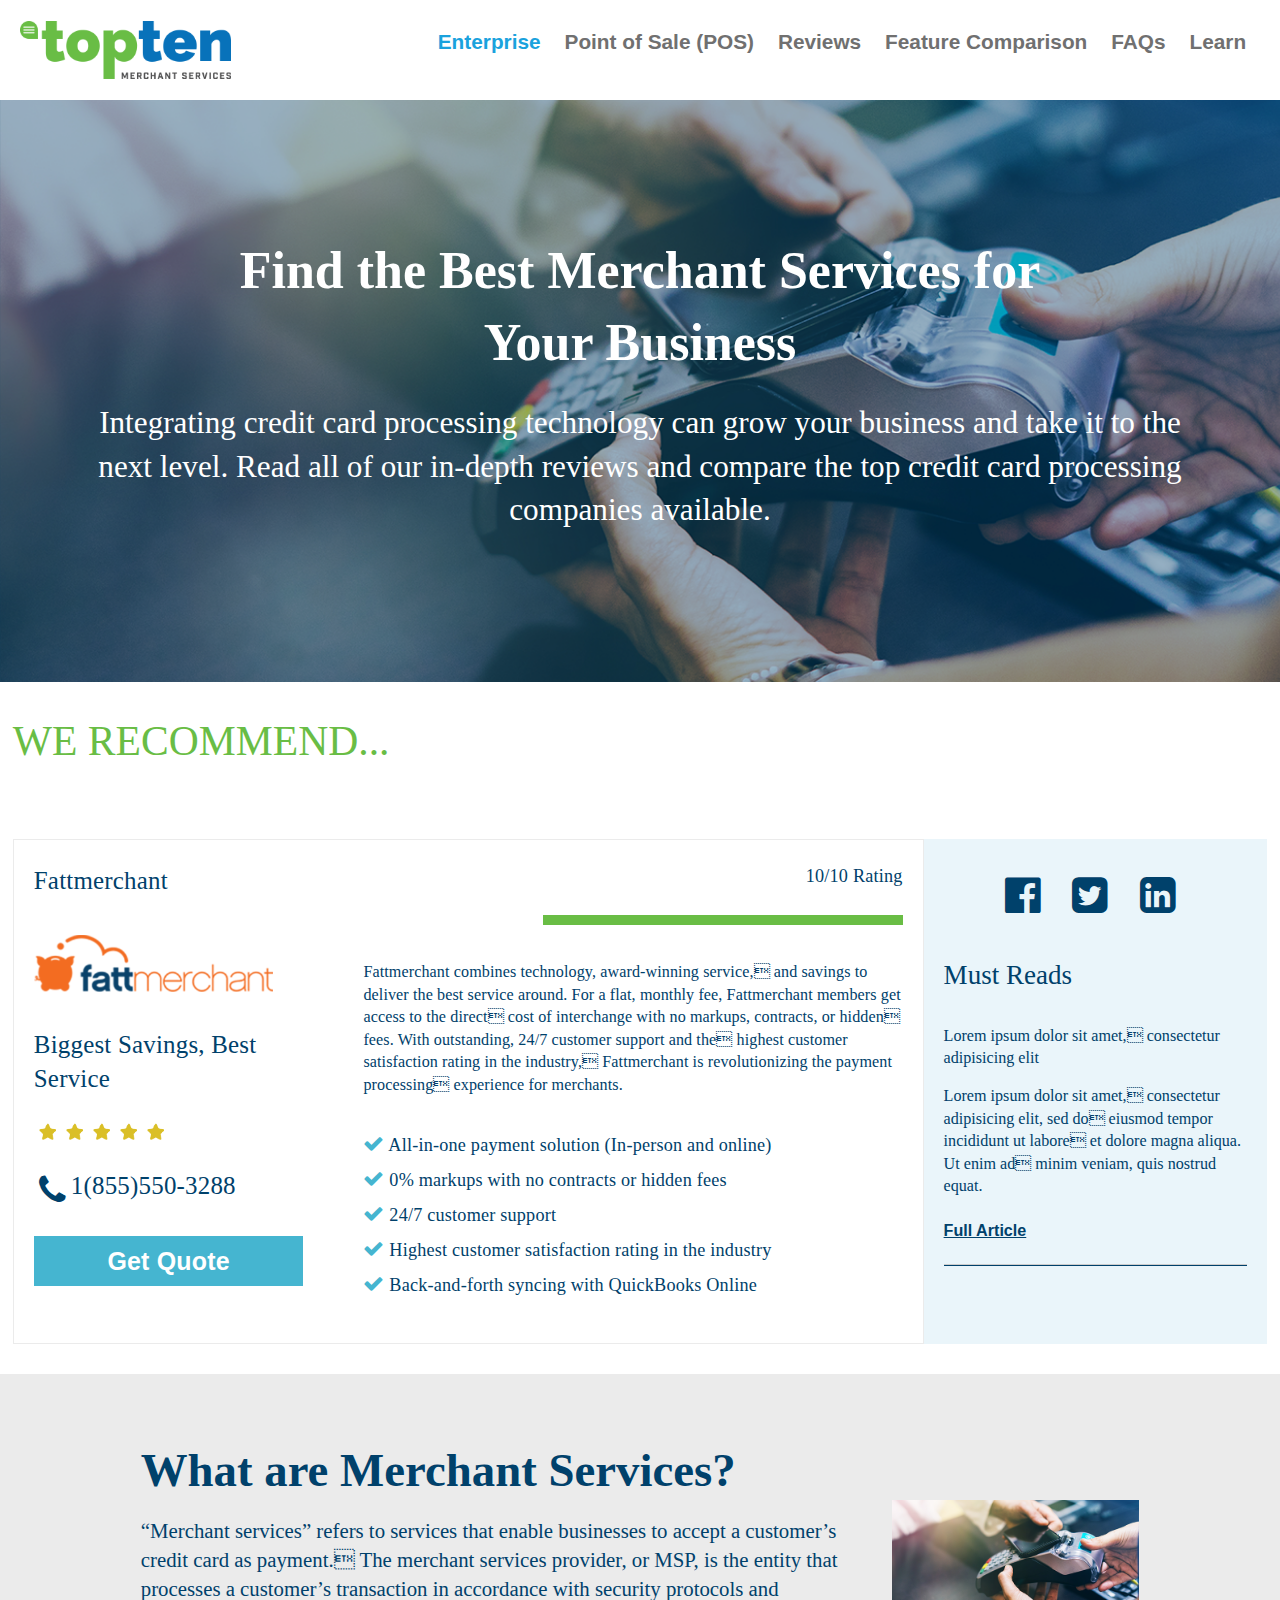
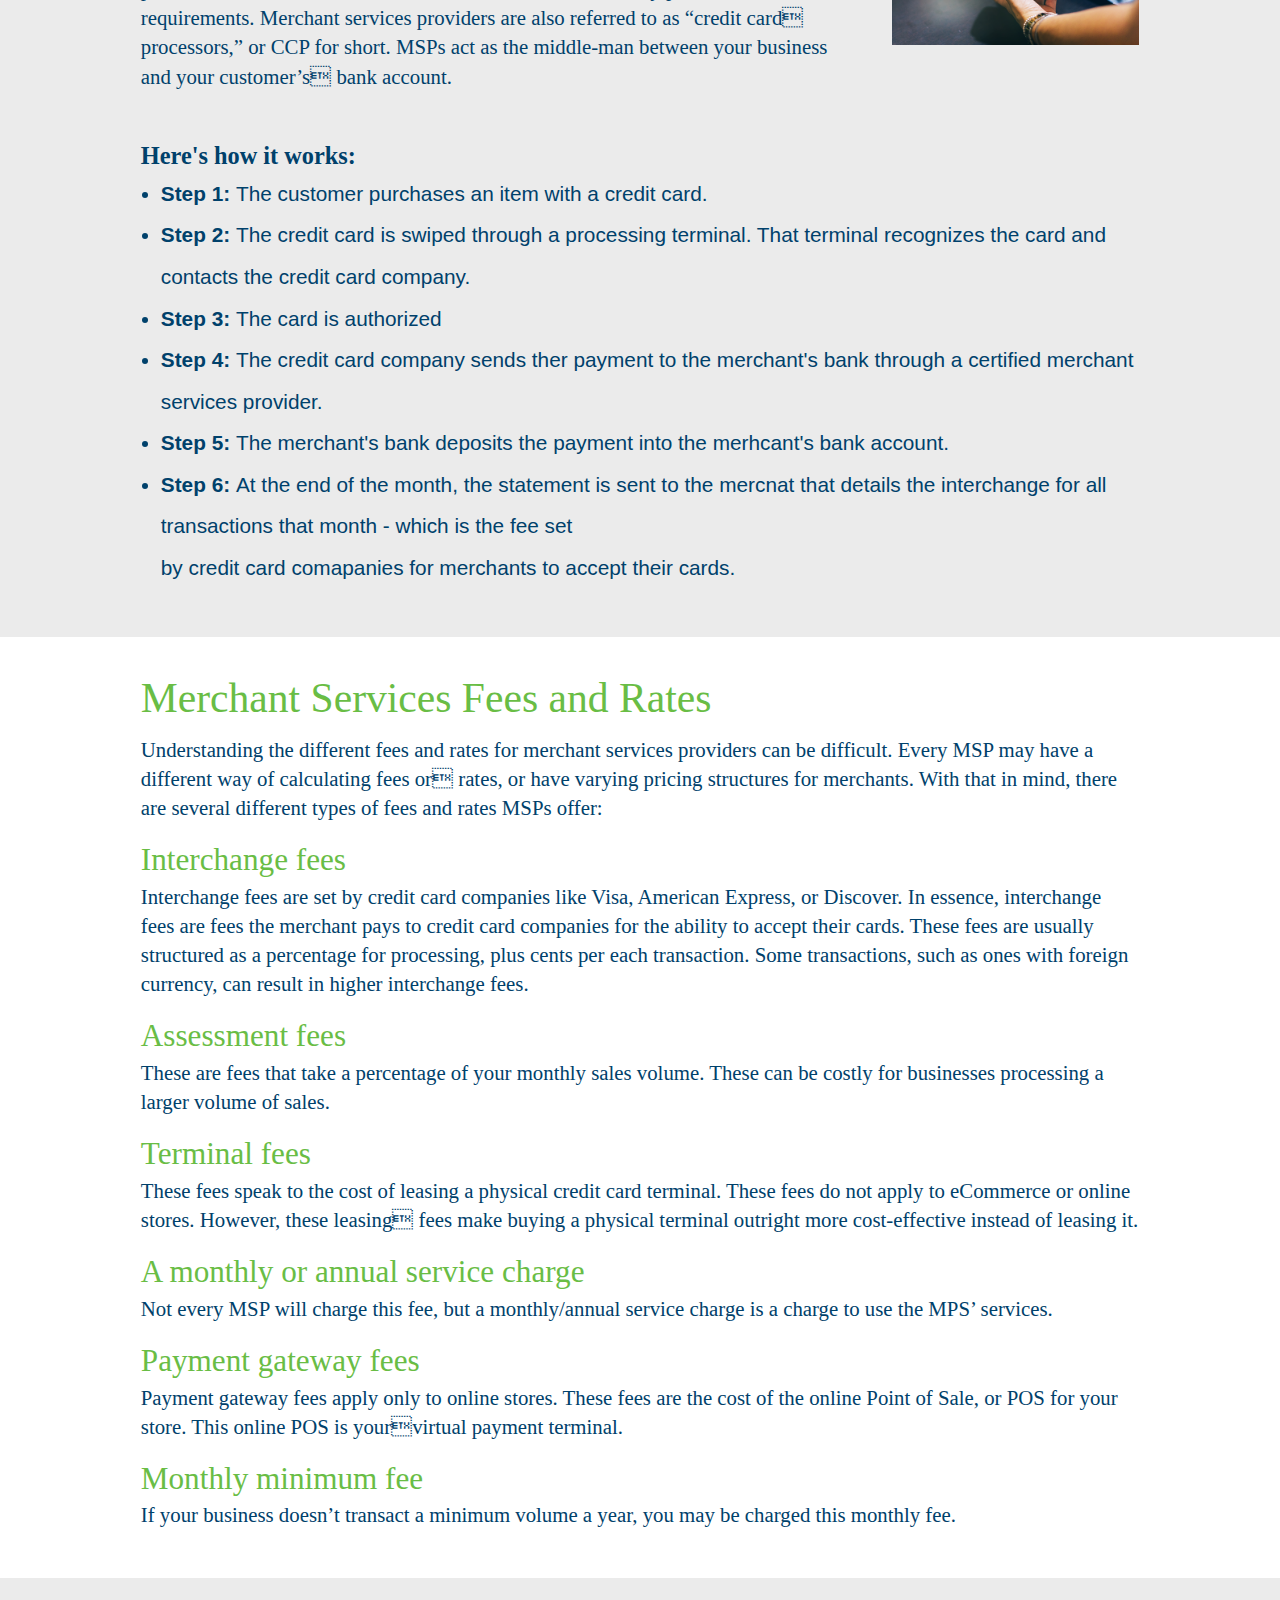
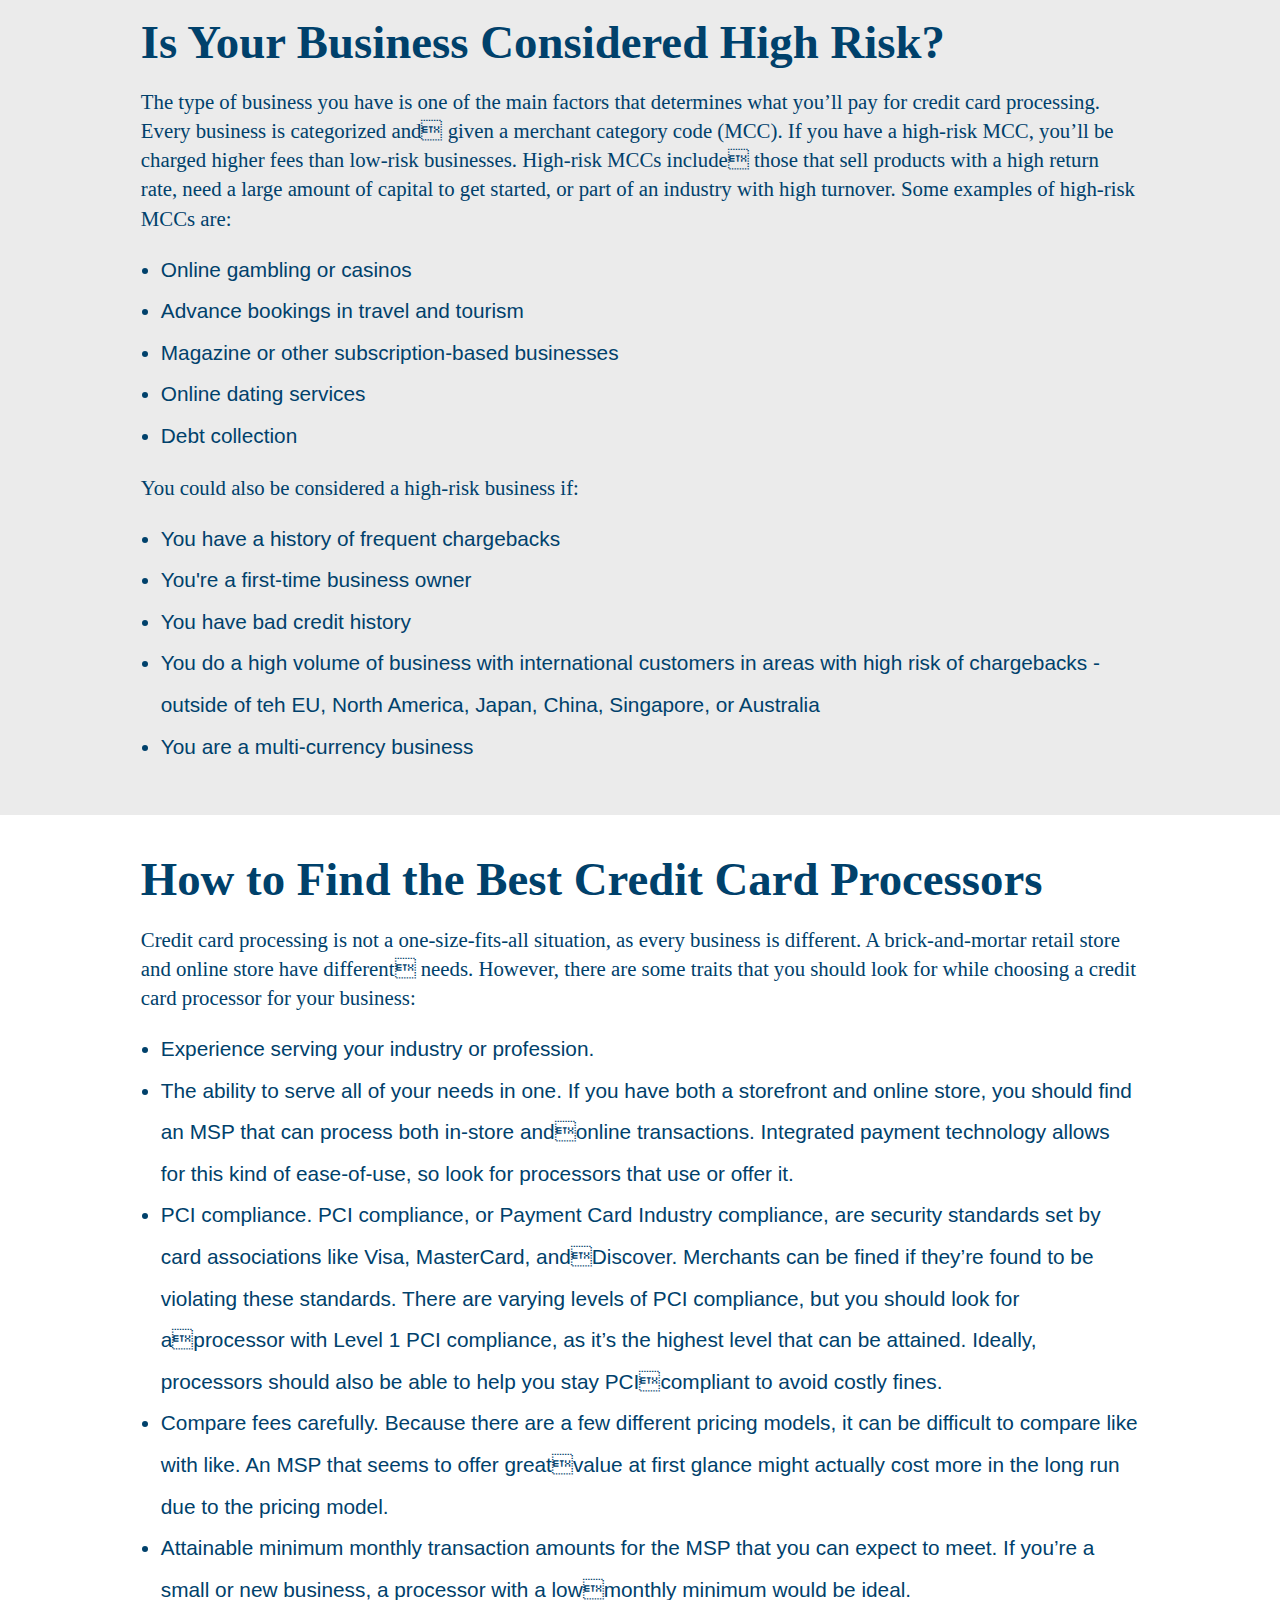
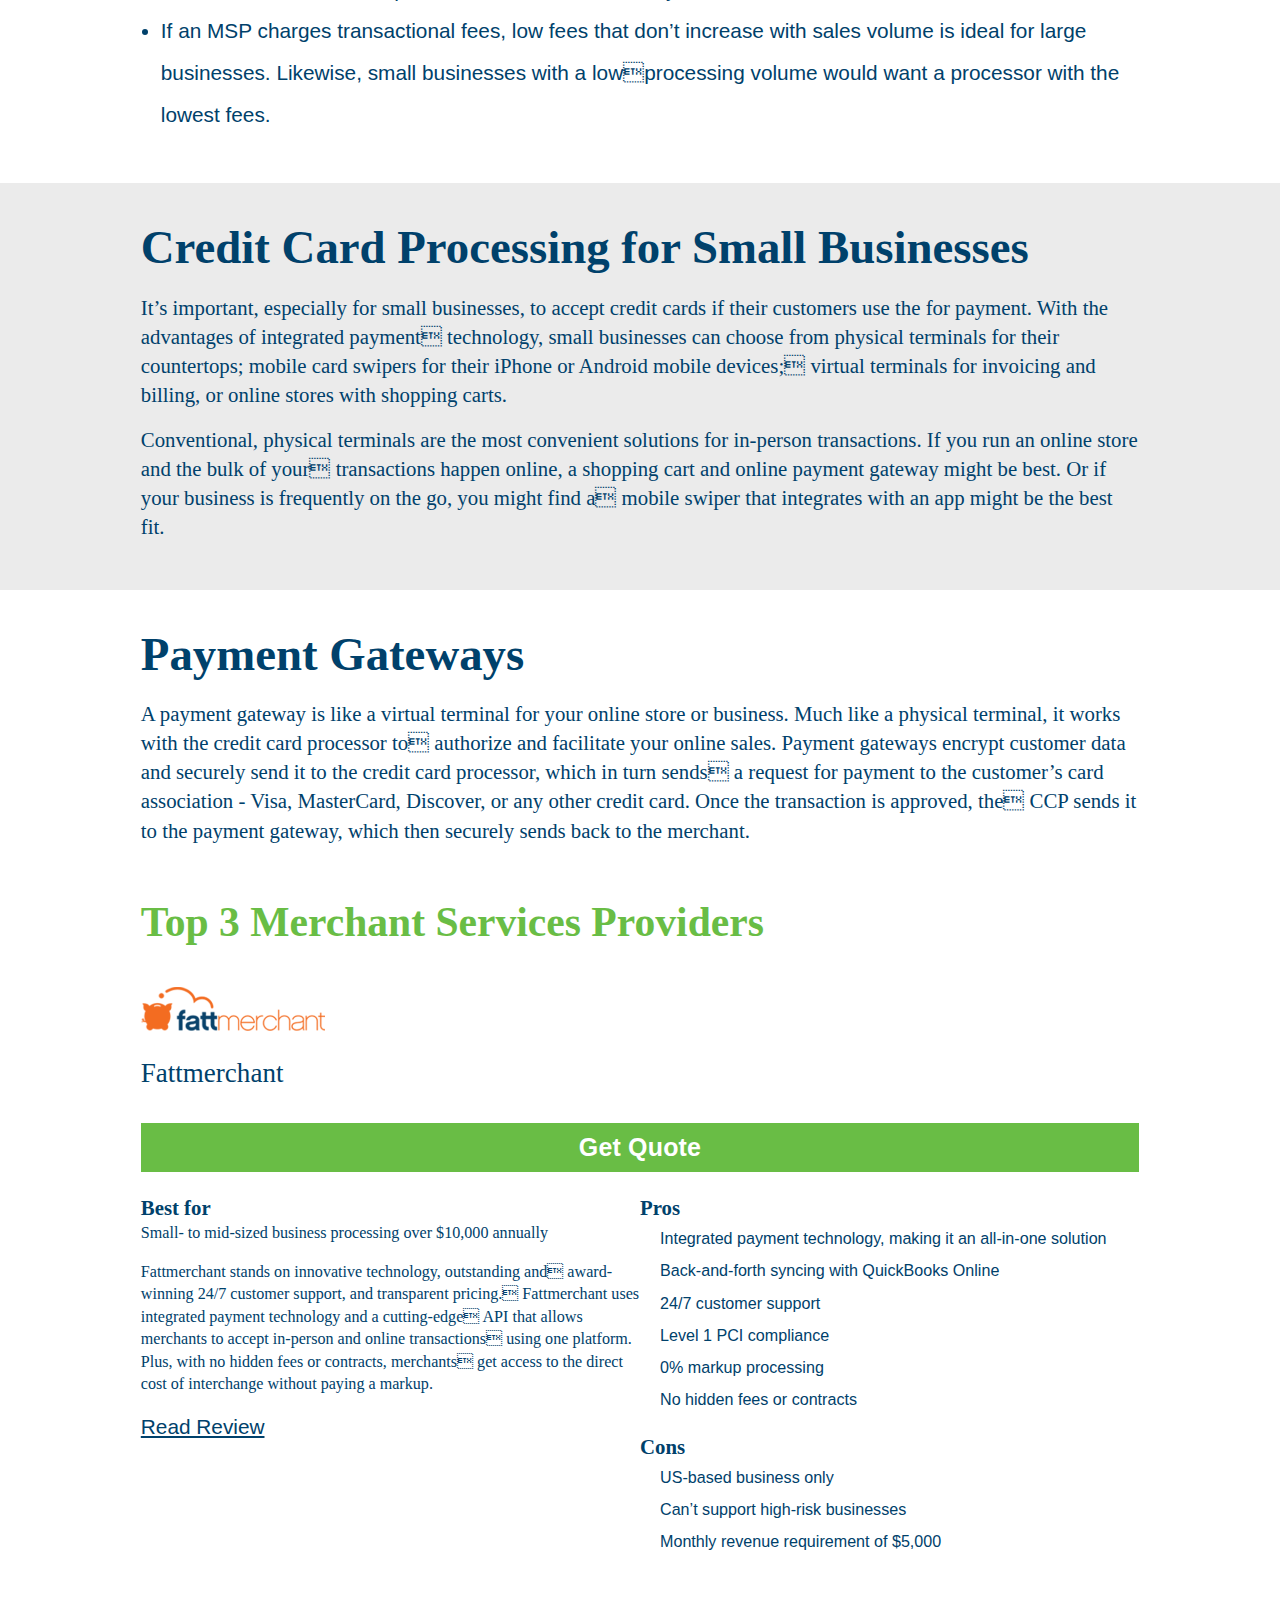
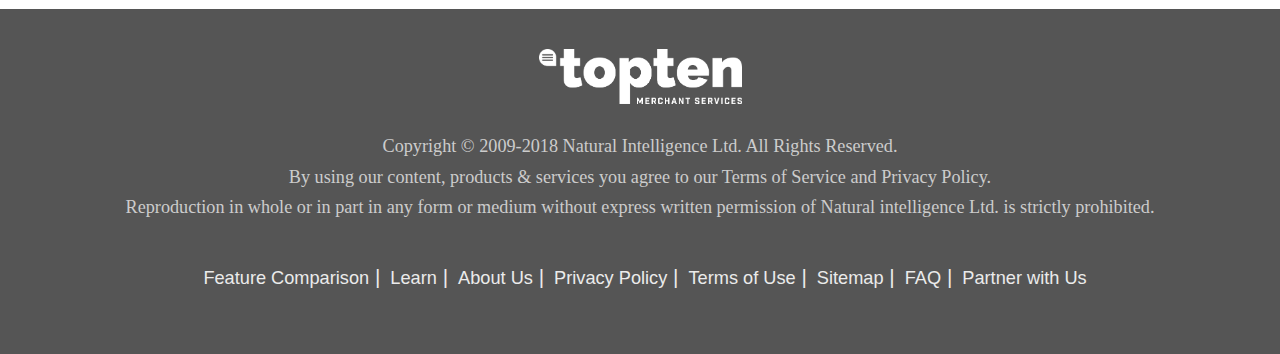
==== commit a64e9618: "fix home page responsiveness + footer responsiveness" ====
--- a/index.html
+++ b/index.html
@@ -329,11 +329,9 @@
     <footer class="footer">
       <div class="logo"><img src="img/top-ten-logo-white.png" alt="" /></div>
       <div class="copyright-text">
-        <p>
-          Copyright © 2009-2018 Natural Intelligence Ltd. All Rights Reserved.<br />
-          By using our content, products & services you agree to our Terms of Service and Privacy Policy.<br />
-          Reproduction in whole or in part in any form or medium without express written permission of Natural intelligence Ltd. is strictly prohibited.<br />
-        </p>
+        <p>Copyright © 2009-2018 Natural Intelligence Ltd. All Rights Reserved.</p>
+        <p>By using our content, products & services you agree to our Terms of Service and Privacy Policy.</p>
+        <p>Reproduction in whole or in part in any form or medium without express written permission of Natural intelligence Ltd. is strictly prohibited.<br /></p>
       </div>
       <div class="links">
         <ul>
--- a/css/main.css
+++ b/css/main.css
@@ -50,6 +50,12 @@
   overflow-x: hidden;
 }
 
+@media only screen and (max-width: 800px) {
+  html {
+    font-size: calc(0.7em + 1vw);
+  }
+}
+
 body {
   font-family: 'AvenirNext-Regular', Arial, Helvetica, sans-serif;
   overflow-x: hidden;
@@ -154,6 +160,7 @@
 
 h2.blue-bold {
   font-size: 2.25rem;
+  padding-bottom: 12px;
 }
 
 h2.blue-bold-small {
@@ -174,9 +181,10 @@
 
 h2.green-medium {
   font-family: 'AvenirNext-Medium';
-  font-size: 1.3rem;
+  font-size: 2rem;
   font-weight: 500;
   color: #69bd45;
+  padding-bottom: 8px;
 }
 
 h3.green-medium {
@@ -187,17 +195,30 @@
 }
 
 h3.blue-small {
-  font-size: 0.875rem;
+  font-size: 0.775rem;
   font-family: 'AvenirNext-Medium';
   font-weight: 500;
   color: #00416b;
-  padding-bottom: 10px;
+  padding-bottom: 15px;
+}
+
+@media only screen and (max-width: 800px) {
+  h3.blue-small {
+    font-size: 1rem;
+  }
 }
 
 p {
   font-size: 1rem;
   font-family: 'AvenirNext-Regular';
   color: #00416b;
+  padding-bottom: 16px;
+}
+
+@media only screen and (max-width: 800px) {
+  p {
+    font-size: 1.1rem;
+  }
 }
 
 a {
@@ -206,12 +227,23 @@
 
 a.link-bold {
   font-weight: 700;
-  font-size: 0.875rem;
+  font-size: 0.775rem;
+}
+
+@media only screen and (max-width: 800px) {
+  a.link-bold {
+    font-size: 1rem;
+  }
 }
 
 ul > li {
   color: #00416b;
   line-height: 2;
+}
+
+ul {
+  padding-left: 20px;
+  padding-bottom: 16px;
 }
 
 /* ==========================================================================
@@ -317,7 +349,7 @@
 }
 
 .top-nav .logo a > img {
-  height: 2rem;
+  height: 2.8rem;
   object-fit: contain;
   padding: 10px;
 }
@@ -397,7 +429,7 @@
 }
 
 .hero-header {
-  padding: 0 11rem;
+  padding: 0 11rem 1rem 11rem;
   flex: 1;
   display: flex;
   align-items: flex-end;
@@ -406,7 +438,7 @@
 
 @media only screen and (max-width: 1024px) {
   .hero-header {
-    padding: 0 2rem;
+    padding: 0 2rem 1rem 2rem;
   }
 }
 
@@ -430,7 +462,7 @@
 }
 
 .hero-description > p {
-  font-size: 1.2rem;
+  font-size: 1.5rem;
   text-align: center;
   color: #fff;
 }
@@ -439,77 +471,6 @@
 Home Page We Recommend Body Styles Styles
 ========================================================================== */
 
-@media only screen and (max-width: 1024px) {
-  .blog-column > .social-icons {
-    color: #00416b;
-    font-size: 1.5rem !important;
-    padding-top: 1.5rem;
-  }
-}
-
-@media only screen and (max-width: 414px) {
-  .ranking-box {
-    display: flex;
-    flex-direction: column;
-    flex-basis: 80rem;
-  }
-
-  .ranking-logo > img {
-    height: 3rem !important;
-  }
-
-  .company-left {
-    display: flex !important;
-    flex-direction: column !important;
-    justify-content: space-between !important;
-  }
-
-  .company-right {
-    display: flex !important;
-    flex-direction: column !important;
-    justify-content: space-between;
-  }
-
-  .box-wrapping-columns {
-    display: flex;
-    flex-direction: column;
-    justify-content: center;
-  }
-
-  .rating-wrapper {
-    justify-content: flex-start;
-    display: flex;
-    flex-direction: column;
-    margin-top: 1rem;
-  }
-
-  .rating {
-    font-family: 'AvenirNext-Bold' !important;
-    font-size: 1rem !important;
-    color: #00416b;
-  }
-
-  .rating-bar {
-    width: 90%;
-    height: 2%;
-    background-color: #69bd45;
-  }
-
-  .blog-column .blog-snippet > h2 {
-    font-size: 1rem;
-    line-height: 4rem !important;
-    font-family: 'AvenirNext-Medium';
-    font-weight: 400;
-    color: #00416b;
-  }
-
-  .recommend-header {
-    display: flex;
-    align-self: flex-start;
-    padding-bottom: 1rem !important;
-  }
-}
-
 .box-wrapping {
   display: flex;
   flex: 1;
@@ -520,7 +481,7 @@
 
 @media only screen and (max-width: 1300px) {
   .box-wrapping {
-    padding: 60px 1%;
+    padding: 30px 1%;
   }
 }
 
@@ -528,6 +489,12 @@
   display: flex;
   align-self: flex-start;
   padding-bottom: 60px;
+}
+
+@media only screen and (max-width: 800px) {
+  .recommend-header {
+    padding-bottom: 30px;
+  }
 }
 
 .box-wrapping-columns {
@@ -577,6 +544,12 @@
 .ranking-logo > img {
   height: 57px;
   padding-bottom: 36px;
+}
+
+@media only screen and (max-width: 800px) {
+  .ranking-logo > img {
+    padding-bottom: 20px;
+  }
 }
 
 .company-slogan {
@@ -591,6 +564,12 @@
   color: #00416b;
 }
 
+@media only screen and (max-width: 800px) {
+  .company-slogan > h4 {
+    font-size: 1.5rem;
+  }
+}
+
 .ranking-stars {
   display: flex;
   padding-bottom: 24px;
@@ -626,10 +605,16 @@
 
 .company-telephone > h3 {
   font-family: 'AvenirNext-Regular';
-  font-size: 1.3rem;
+  font-size: 1.2rem;
   font-weight: normal;
   letter-spacing: 0.2px;
   color: #00416b;
+}
+
+@media only screen and (max-width: 800px) {
+  .company-telephone > h3 {
+    font-size: 1.5rem;
+  }
 }
 
 .ranking-box {
@@ -646,6 +631,12 @@
 
 .company-name {
   padding-bottom: 36px;
+}
+
+@media only screen and (max-width: 800px) {
+  .company-name {
+    padding-bottom: 20px;
+  }
 }
 
 .company-name > h3 {
@@ -656,6 +647,12 @@
   color: #00416b;
 }
 
+@media only screen and (max-width: 800px) {
+  .company-name > h3 {
+    font-size: 1.5rem;
+  }
+}
+
 .rating {
   padding-bottom: 10px;
 }
@@ -667,12 +664,25 @@
   color: #00416b;
 }
 
+@media only screen and (max-width: 800px) {
+  .rating > p {
+    font-size: 1rem;
+    padding: 0;
+  }
+}
+
 .rating-bar {
   width: 360px;
   height: 10px;
   background-color: #69bd45;
 }
 
+@media only screen and (max-width: 800px) {
+  .rating-bar {
+    width: 100%;
+  }
+}
+
 .company-description {
   padding-bottom: 16px;
 }
@@ -682,6 +692,12 @@
   font-size: 0.775rem;
   letter-spacing: 0.1px;
   color: #00416b;
+}
+
+@media only screen and (max-width: 800px) {
+  .company-description > p {
+    font-size: 0.875rem;
+  }
 }
 
 ul.fa-ul {
@@ -696,6 +712,12 @@
   color: #00416b;
 }
 
+@media only screen and (max-width: 800px) {
+  .company-pros-list ul > li {
+    font-size: 0.9rem;
+  }
+}
+
 .company-pros-list ul li > i {
   color: #45b5d0;
   font-size: 1rem;
@@ -719,6 +741,12 @@
   font-size: 2rem;
   letter-spacing: 10px;
   padding-top: 28px;
+}
+
+@media only screen and (max-width: 800px) {
+  .blog-column > .social-icons {
+    font-size: 2.8rem;
+  }
 }
 
 .blog-column-title > h2 {
@@ -729,34 +757,27 @@
   color: #00416b;
 }
 
+@media only screen and (max-width: 800px) {
+  .blog-column-title > h2 {
+    font-size: 1.6rem;
+  }
+}
+
 .blog-details > p {
   font-family: 'AvenirNext-regular';
-  font-size: 0.875rem;
-  color: #00416b;
+  font-size: 0.775rem;
+  color: #00416b;
+}
+
+@media only screen and (max-width: 800px) {
+  .blog-details > p {
+    font-size: 1rem;
+  }
 }
 
 /* ==========================================================================
 Home Page Service Info Styles Styles
 ========================================================================== */
-
-@media only screen and (max-width: 414px) {
-  .basic-info-wrapper {
-    display: flex;
-    flex-direction: column;
-    align-content: center;
-    padding: 32px 0;
-  }
-
-  .basic-info-column-right {
-    display: flex;
-    flex-direction: column;
-  }
-
-  .basic-info-img > img {
-    height: 10rem !important;
-    display: flex;
-  }
-}
 
 .service-info-wrapper {
   display: flex;
@@ -780,9 +801,22 @@
   padding: 32px 11%;
 }
 
+@media only screen and (max-width: 800px) {
+  .service-info-block-grey,
+  .service-info-block-white {
+    padding: 28px 3%;
+  }
+}
+
 .basic-info-column-left {
   display: flex;
   flex-direction: column;
+}
+
+@media only screen and (max-width: 800px) {
+  .basic-info-column-left {
+    padding-bottom: 15px;
+  }
 }
 
 .basic-info-column-right {
@@ -791,16 +825,35 @@
   padding-left: 30px;
 }
 
+@media only screen and (max-width: 800px) {
+  .basic-info-column-right {
+    padding-left: 0;
+    justify-content: center;
+  }
+}
+
 .basic-info-wrapper {
   display: flex;
   align-content: center;
   padding: 32px 0;
 }
 
+@media only screen and (max-width: 800px) {
+  .basic-info-wrapper {
+    flex-direction: column;
+  }
+}
+
 .basic-info-column-right .basic-info-img > img {
   height: 7rem;
 }
 
+@media only screen and (max-width: 800px) {
+  .basic-info-column-right .basic-info-img > img {
+    height: 12rem;
+  }
+}
+
 .basic-list-wrapper {
   display: flex;
   flex-direction: column;
@@ -852,36 +905,16 @@
 Top 3 Styles
 ========================================================================== */
 
-@media only screen and (max-width: 414px) {
-  .provider-info-wrapper {
-    display: flex;
-    flex-direction: column;
-    flex: 1;
-  }
-
-  .provider-wrapper .button-cta > button {
-    margin-bottom: 1.5rem !important;
-  }
-
-  .provider-pros-cons-wrapper {
-    display: flex;
-    flex-direction: column;
-    flex: 1;
-    margin-top: 2rem;
-  }
-
-  .provider-name > h3 {
-    font-family: 'AvenirNext-Regular';
-    font-size: 1rem;
-    font-weight: 300;
-    color: #00416b;
-  }
-}
-
 .top-three-providers {
   display: flex;
   flex-direction: column;
   padding: 0 11%;
+}
+
+@media only screen and (max-width: 800px) {
+  .top-three-providers {
+    padding: 0 3%;
+  }
 }
 
 .provider-logo > img {
@@ -892,7 +925,7 @@
 .provider-name > h3 {
   padding-bottom: 30px;
   font-family: 'AvenirNext-Regular';
-  font-size: 1.5rem;
+  font-size: 1.3rem;
   font-weight: 300;
   color: #00416b;
 }
@@ -909,14 +942,24 @@
   flex: 1;
 }
 
+@media only screen and (max-width: 800px) {
+  .provider-info-wrapper {
+    flex-direction: column;
+  }
+}
+
 .provider-best-for {
   flex: 1;
 }
 
-.provider-best-for > h4 {
-  font-family: 'AvenirNext-Regular';
-  font-size: 1rem;
-  color: #00416b;
+@media only screen and (max-width: 800px) {
+  .provider-best-for {
+    padding-bottom: 12px;
+  }
+}
+
+.provider-best-for > p {
+  font-size: 0.775rem;
 }
 
 .provider-pros-cons-wrapper {
@@ -925,14 +968,10 @@
   flex: 1;
 }
 
-.provider-pros ul > li {
-  font-family: 'AvenirNext-Regular';
-  color: #00416b;
-}
-
+.provider-pros ul > li,
 .provider-cons ul > li {
-  font-family: 'AvenirNext-Regular';
-  color: #00416b;
+  list-style-type: none;
+  font-size: 0.775rem;
 }
 
 /* ==========================================================================
@@ -1179,19 +1218,6 @@
 Footer Styles Styles
 ========================================================================== */
 
-@media only screen and (max-width: 414px) {
-  .footer .logo > img {
-    width: 10rem !important;
-  }
-
-  footer .links > ul {
-    display: flex;
-    list-style: none;
-    flex-wrap: wrap;
-    justify-content: center;
-  }
-}
-
 .footer {
   display: flex;
   flex: 1;
@@ -1202,18 +1228,35 @@
   padding: 40px 0;
 }
 
+.footer .logo {
+  padding-bottom: 30px;
+}
+
 .footer .logo > img {
   width: 203px;
 }
 
+.copyright-text {
+  padding-bottom: 30px;
+}
+
 .copyright-text > p {
   text-align: center;
-  color: #fff;
+  font-size: 0.875rem;
+  color: #ccc;
+  padding-bottom: 5px;
 }
 
 footer .links > ul {
   display: flex;
   list-style: none;
+}
+
+@media only screen and (max-width: 800px) {
+  footer .links > ul {
+    flex-wrap: wrap;
+    justify-content: center;
+  }
 }
 
 footer li {
@@ -1224,6 +1267,7 @@
 footer li > a {
   text-decoration: none;
   color: #ebebeb;
+  font-size: 0.875rem;
 }
 
 /* ==========================================================================
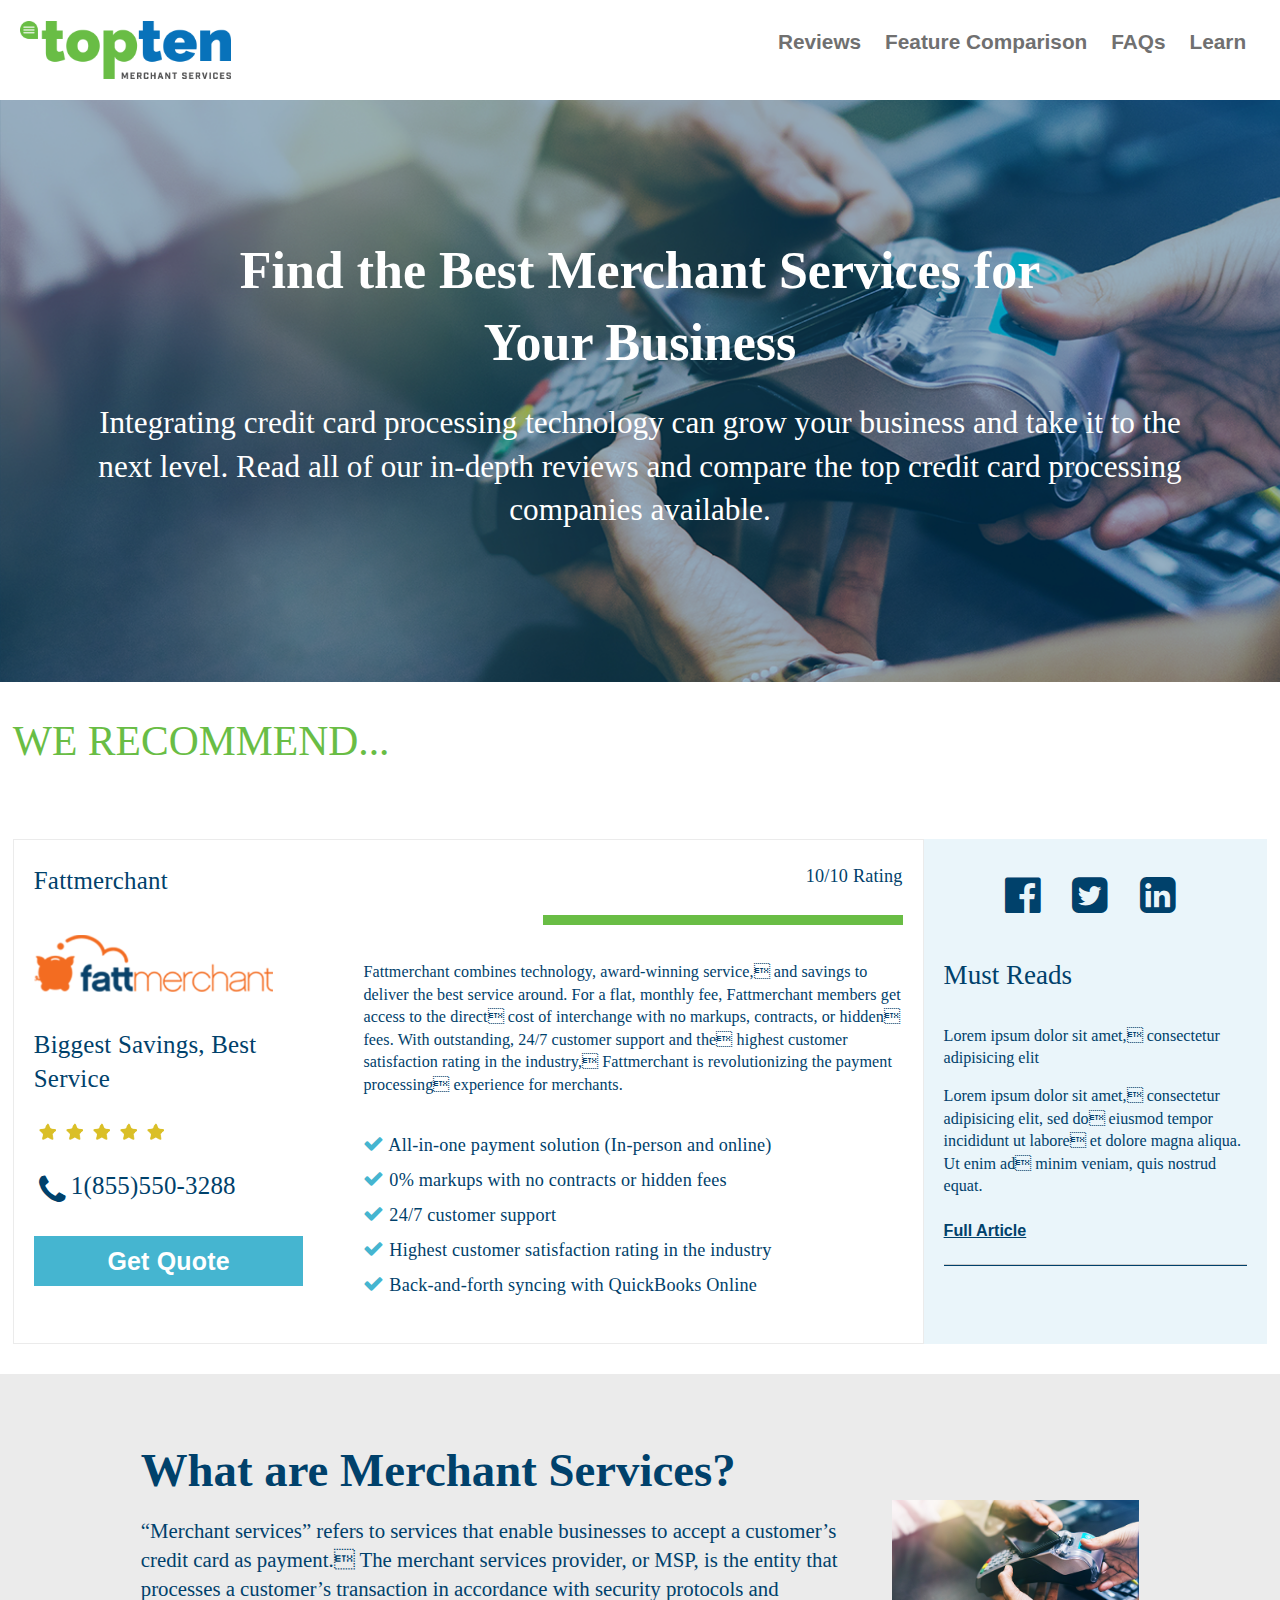
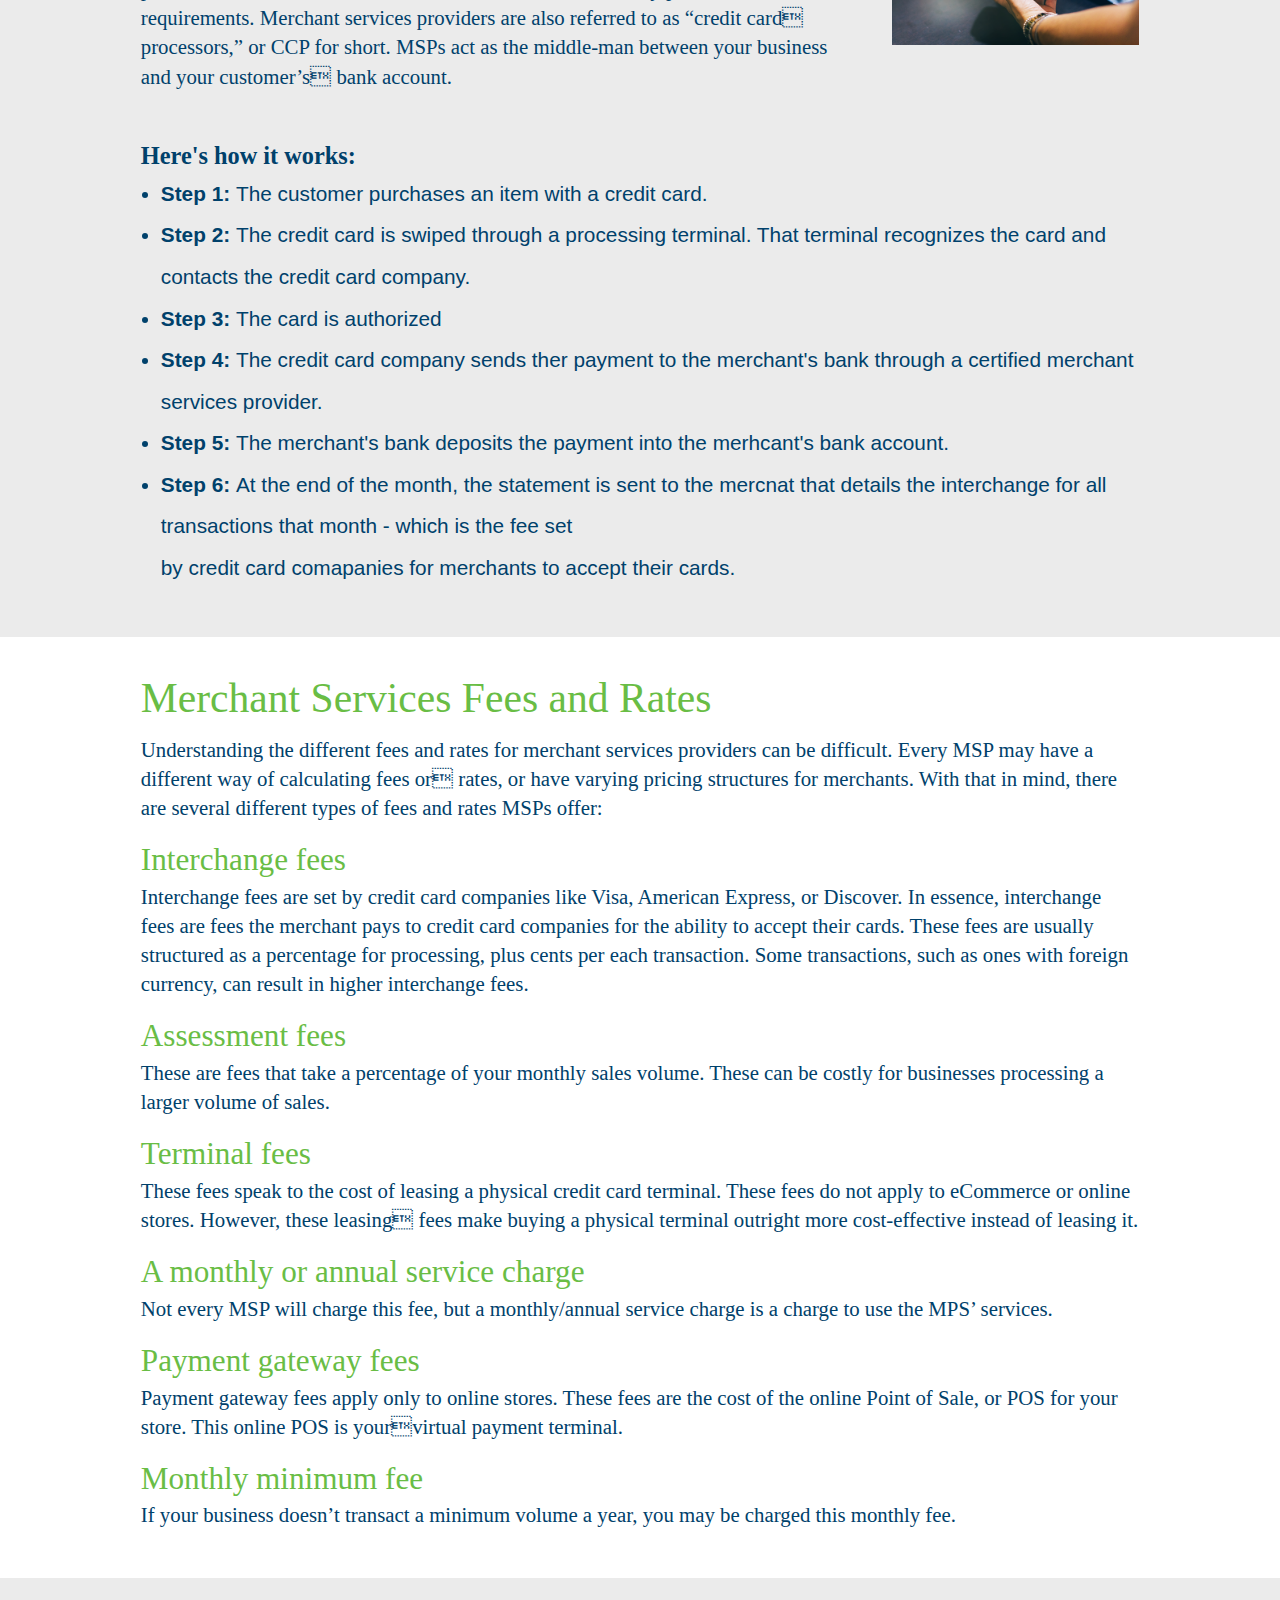
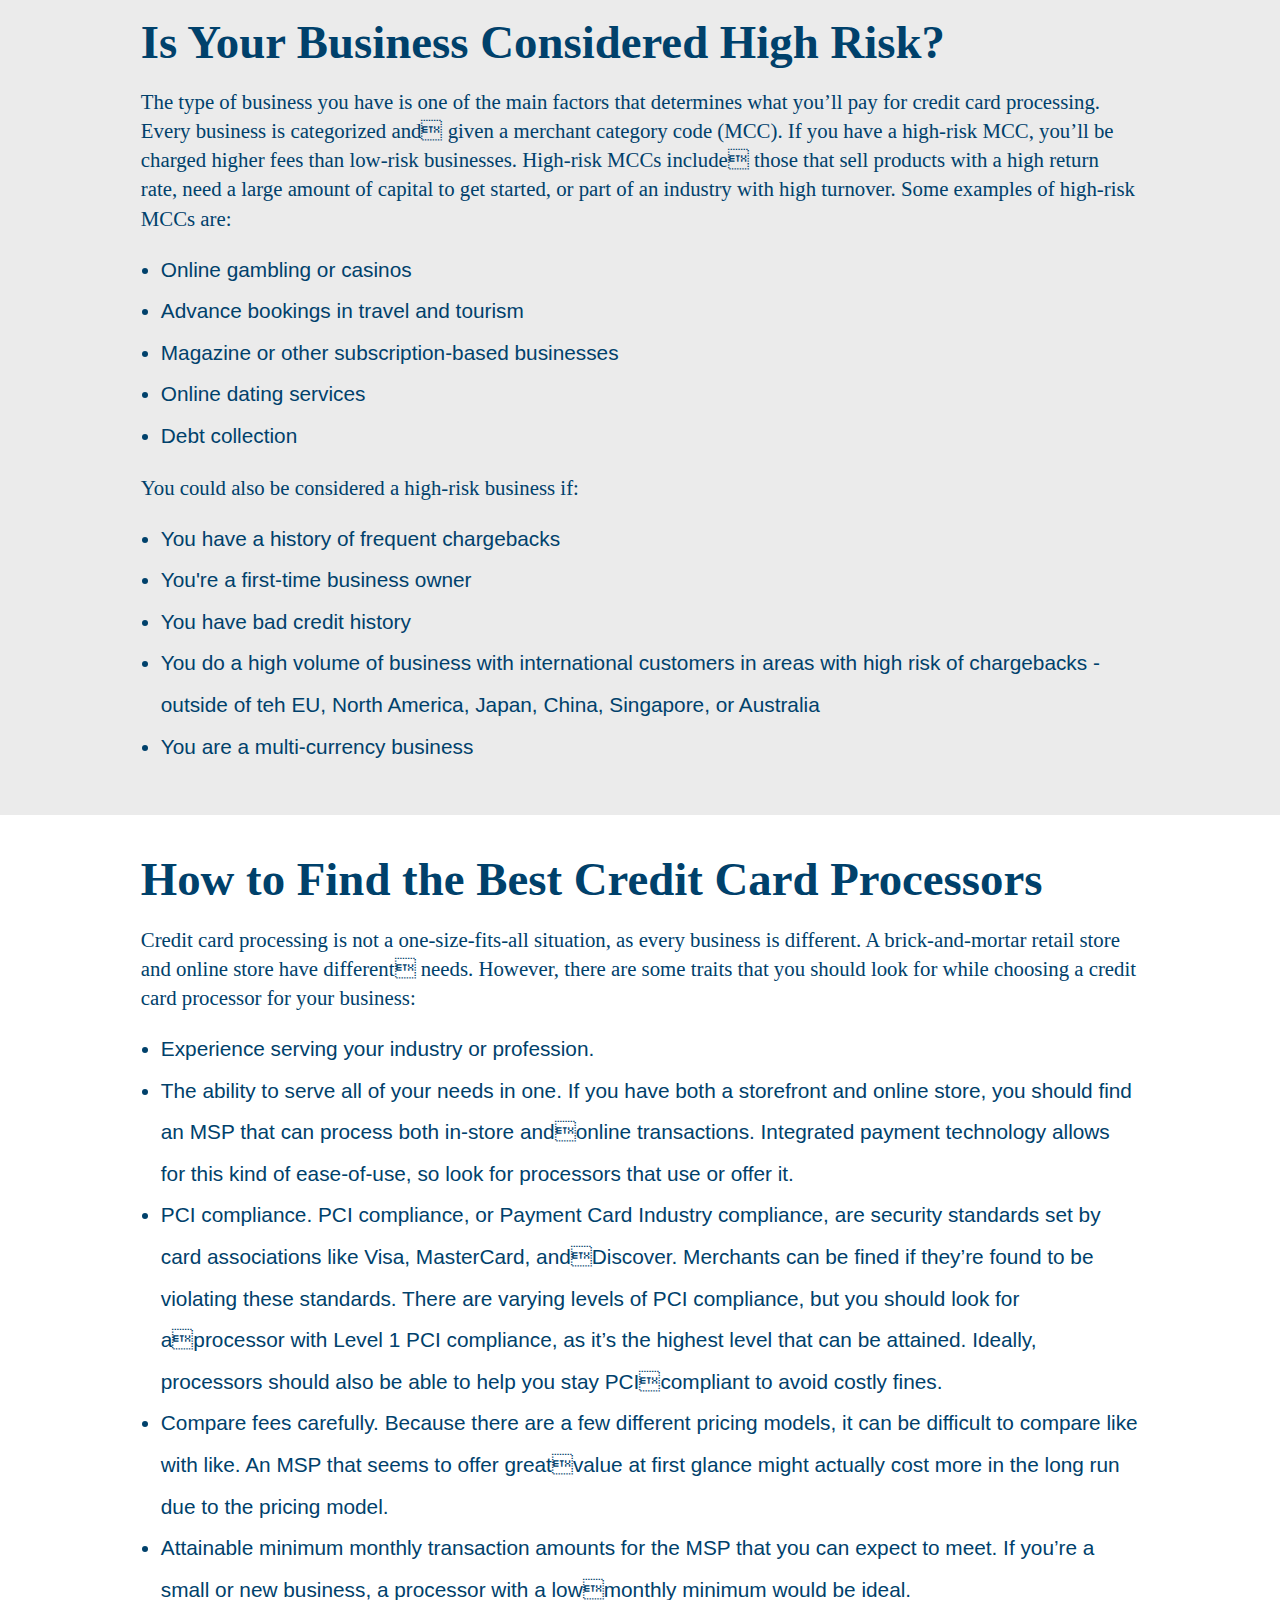
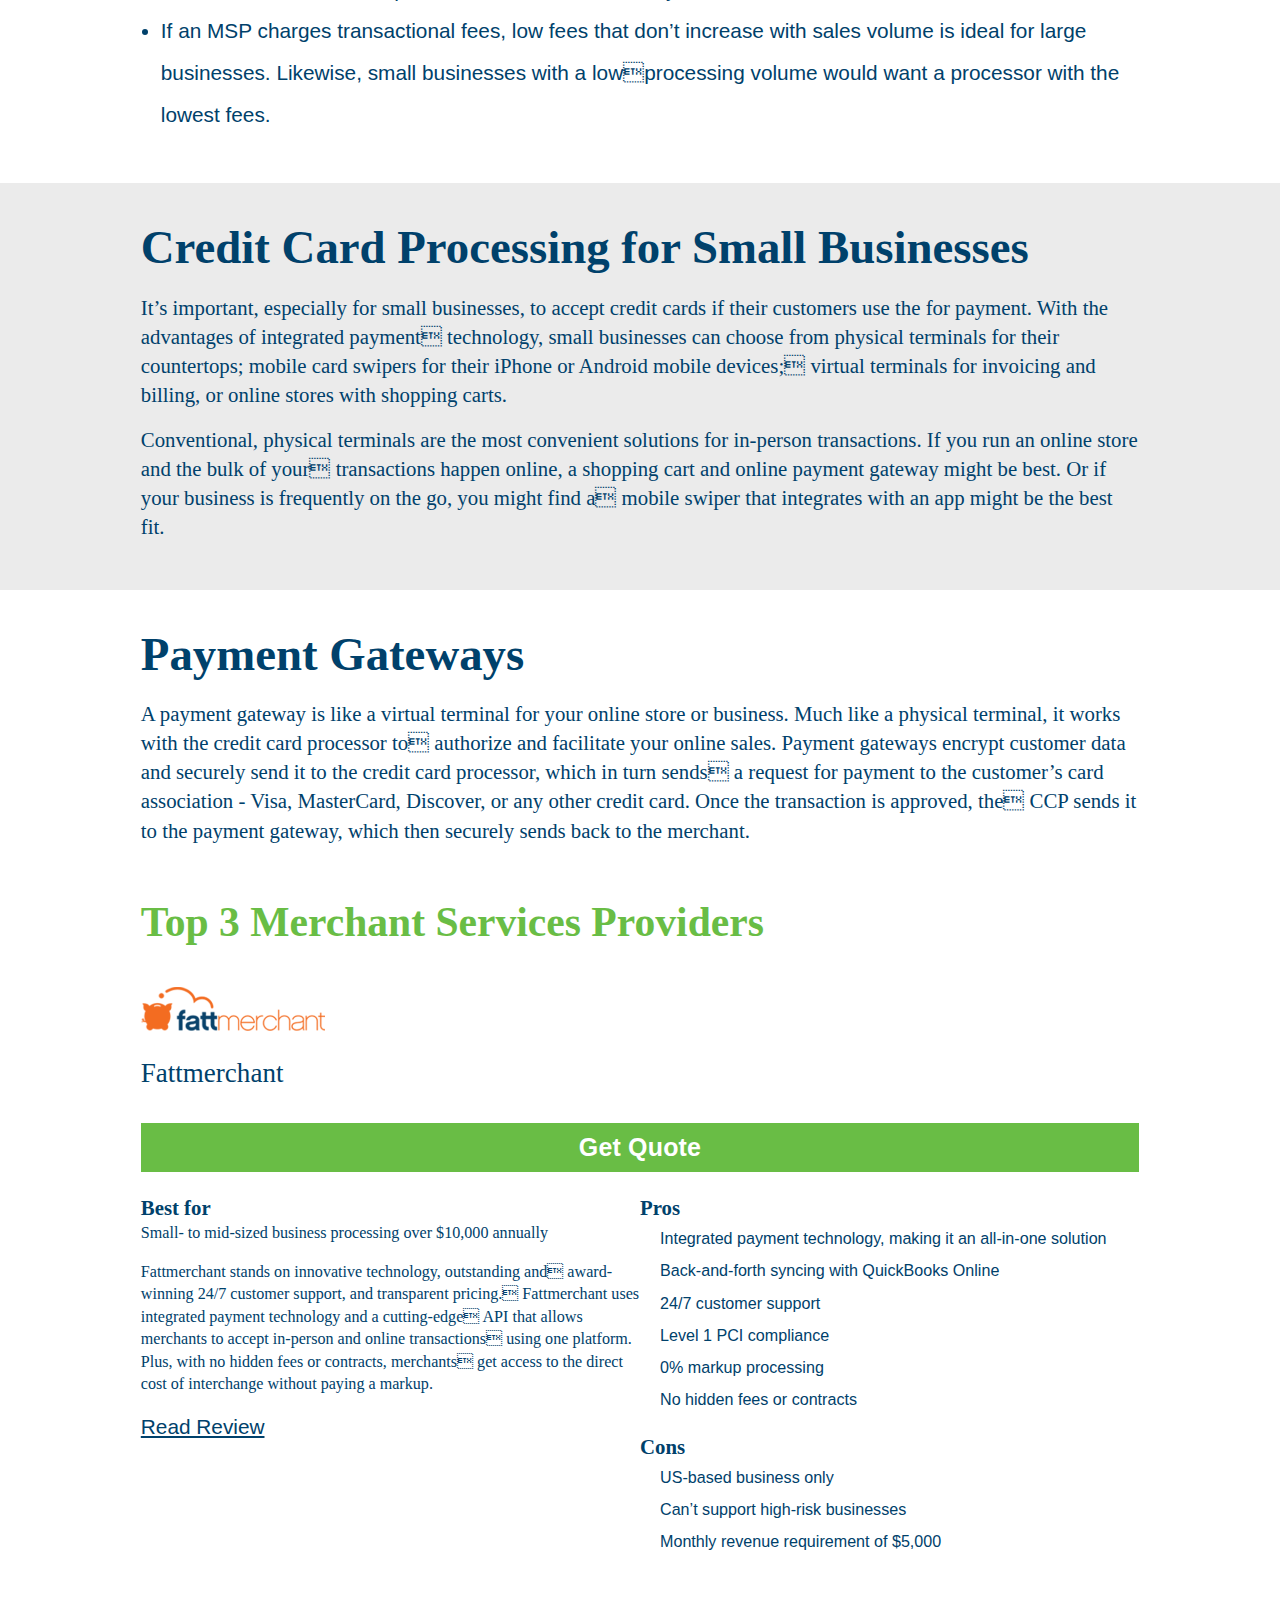
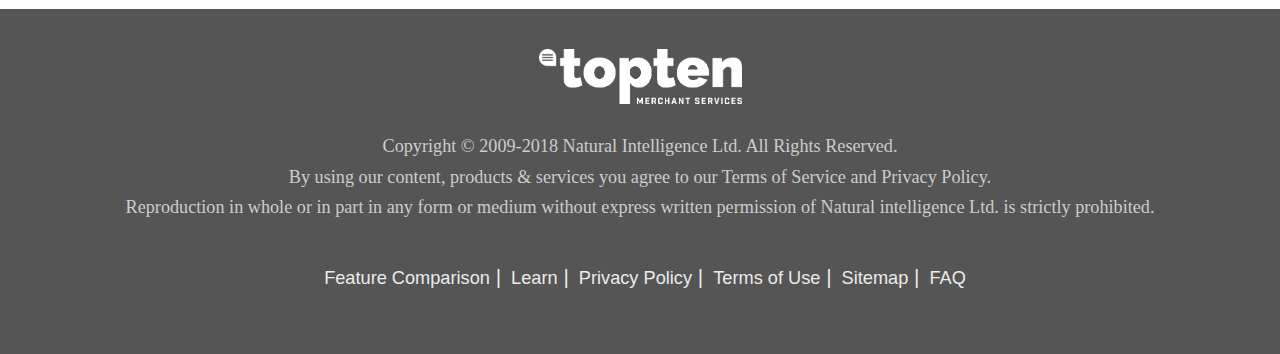
==== commit 9e3ad6c6: "remove unused nav and footer links" ====
--- a/index.html
+++ b/index.html
@@ -34,9 +34,7 @@
       </div>
 
       <ul class="menu">
-        <li><a class="active" href="/">Enterprise</a></li>
-        <li><a href="#">Point of Sale (POS)</a></li>
-        <li><a href="#">Reviews</a></li>
+        <li><a href="reviews.html">Reviews</a></li>
         <li><a href="comparison.html">Feature Comparison</a></li>
         <li><a href="faq-page.html">FAQs</a></li>
         <li><a href="learn.html">Learn</a></li>
@@ -336,13 +334,11 @@
       <div class="links">
         <ul>
           <li><a href="comparison.html">Feature Comparison</a> |</li>
-          <li><a href="#">Learn</a> |</li>
-          <li><a href="#">About Us</a> |</li>
+          <li><a href="learn.html">Learn</a> |</li>
           <li><a href="#">Privacy Policy</a> |</li>
           <li><a href="#">Terms of Use</a> |</li>
           <li><a href="#">Sitemap</a> |</li>
-          <li><a href="faq-page.html">FAQ</a> |</li>
-          <li><a href="#">Partner with Us</a></li>
+          <li><a href="faq-page.html">FAQ</a></li>
         </ul>
       </div>
     </footer>
--- a/css/main.css
+++ b/css/main.css
@@ -215,6 +215,12 @@
   padding-bottom: 16px;
 }
 
+p.blue-small {
+  font-family: AvenirNext-Regular;
+  line-height: 1.25;
+  color: #00416b;
+}
+
 @media only screen and (max-width: 800px) {
   p {
     font-size: 1.1rem;
@@ -236,7 +242,7 @@
   }
 }
 
-ul > li {
+ul>li {
   color: #00416b;
   line-height: 2;
 }
@@ -251,7 +257,7 @@
 ========================================================================== */
 
 @media only screen and (max-width: 414px) {
-  .button-cta > button {
+  .button-cta>button {
     padding: 1rem 2rem 1rem 2rem;
   }
 
@@ -268,7 +274,7 @@
   }
 }
 
-.button-cta > button {
+.button-cta>button {
   border: none;
   margin-bottom: 1rem;
 }
@@ -340,7 +346,7 @@
 }
 
 .top-nav ul,
-.top-nav > input {
+.top-nav>input {
   display: none;
 }
 
@@ -348,19 +354,19 @@
   display: block;
 }
 
-.top-nav .logo a > img {
+.top-nav .logo a>img {
   height: 2.8rem;
   object-fit: contain;
   padding: 10px;
 }
 
 @media only screen and (max-width: 920px) {
-  .top-nav .logo a > img {
+  .top-nav .logo a>img {
     height: 5rem;
   }
 }
 
-.top-nav > ul {
+.top-nav>ul {
   display: flex;
   list-style: none;
 }
@@ -370,19 +376,20 @@
     display: flex !important;
     margin-left: 10px;
   }
-  .top-nav > ul {
+
+  .top-nav>ul {
     display: none;
     flex-direction: column;
     background-color: #fff;
     width: 100%;
   }
 
-  .top-nav ul > li {
+  .top-nav ul>li {
     line-height: 2.1;
   }
 }
 
-.top-nav li > a {
+.top-nav li>a {
   color: #707070;
   font-size: 1rem;
   font-weight: bold;
@@ -392,7 +399,7 @@
 }
 
 @media only screen and (max-width: 920px) {
-  .top-nav li > a {
+  .top-nav li>a {
     font-size: 1.5rem;
     display: block;
     padding: 0;
@@ -442,12 +449,24 @@
   }
 }
 
-.hero-header > h1 {
+@media only screen and (max-width: 414px) {
+  .hero-header {
+    padding: 0 0.875rem 1rem 0.875rem;
+  }
+}
+
+.hero-header>h1 {
   font-size: 2.5rem;
   text-align: center;
   color: #fff;
 }
 
+@media only screen and (max-width: 800px) {
+  .hero-header>h1 {
+    font-size: 2rem;
+  }
+}
+
 .hero-description {
   padding: 0 3.5rem;
   flex: 1;
@@ -455,18 +474,24 @@
   justify-content: center;
 }
 
-@media only screen and (max-width: 1024px) {
+@media only screen and (max-width: 800px) {
   .hero-description {
-    padding: 0 2rem;
-  }
-}
-
-.hero-description > p {
+    padding: 0 1.1rem;
+  }
+}
+
+.hero-description>p {
   font-size: 1.5rem;
   text-align: center;
   color: #fff;
 }
 
+@media only screen and (max-width: 1024px) {
+  .hero-description>p {
+    font-size: 1.2rem;
+  }
+}
+
 /* ==========================================================================
 Home Page We Recommend Body Styles Styles
 ========================================================================== */
@@ -541,13 +566,13 @@
   padding-bottom: 36px;
 }
 
-.ranking-logo > img {
+.ranking-logo>img {
   height: 57px;
   padding-bottom: 36px;
 }
 
 @media only screen and (max-width: 800px) {
-  .ranking-logo > img {
+  .ranking-logo>img {
     padding-bottom: 20px;
   }
 }
@@ -556,7 +581,7 @@
   padding-bottom: 21px;
 }
 
-.company-slogan > h4 {
+.company-slogan>h4 {
   font-family: 'AvenirNext-Medium';
   font-size: 1.2rem;
   font-weight: 500;
@@ -565,7 +590,7 @@
 }
 
 @media only screen and (max-width: 800px) {
-  .company-slogan > h4 {
+  .company-slogan>h4 {
     font-size: 1.5rem;
   }
 }
@@ -582,11 +607,11 @@
   padding: 0;
 }
 
-.ranking-stars ul > li {
+.ranking-stars ul>li {
   padding: 5px;
 }
 
-.ranking-stars ul li > img {
+.ranking-stars ul li>img {
   display: flex;
   height: 17px;
   color: #dabf27;
@@ -597,13 +622,13 @@
   padding-bottom: 23px;
 }
 
-.company-telephone > i {
+.company-telephone>i {
   padding: 5px;
   font-size: 1.625rem;
   color: #00416b;
 }
 
-.company-telephone > h3 {
+.company-telephone>h3 {
   font-family: 'AvenirNext-Regular';
   font-size: 1.2rem;
   font-weight: normal;
@@ -612,7 +637,7 @@
 }
 
 @media only screen and (max-width: 800px) {
-  .company-telephone > h3 {
+  .company-telephone>h3 {
     font-size: 1.5rem;
   }
 }
@@ -639,7 +664,7 @@
   }
 }
 
-.company-name > h3 {
+.company-name>h3 {
   font-family: 'AvenirNext-Medium';
   font-size: 1.2rem;
   font-weight: 500;
@@ -648,7 +673,7 @@
 }
 
 @media only screen and (max-width: 800px) {
-  .company-name > h3 {
+  .company-name>h3 {
     font-size: 1.5rem;
   }
 }
@@ -657,7 +682,7 @@
   padding-bottom: 10px;
 }
 
-.rating > p {
+.rating>p {
   font-family: 'AvenirNext-Bold';
   font-size: 0.875rem;
   letter-spacing: 0.2px;
@@ -665,7 +690,7 @@
 }
 
 @media only screen and (max-width: 800px) {
-  .rating > p {
+  .rating>p {
     font-size: 1rem;
     padding: 0;
   }
@@ -687,7 +712,7 @@
   padding-bottom: 16px;
 }
 
-.company-description > p {
+.company-description>p {
   font-family: 'AvenirNext-Medium';
   font-size: 0.775rem;
   letter-spacing: 0.1px;
@@ -695,7 +720,7 @@
 }
 
 @media only screen and (max-width: 800px) {
-  .company-description > p {
+  .company-description>p {
     font-size: 0.875rem;
   }
 }
@@ -704,7 +729,7 @@
   margin: 0;
 }
 
-.company-pros-list ul > li {
+.company-pros-list ul>li {
   font-family: 'AvenirNext-Medium';
   font-size: 0.875rem;
   line-height: 35px;
@@ -713,12 +738,12 @@
 }
 
 @media only screen and (max-width: 800px) {
-  .company-pros-list ul > li {
+  .company-pros-list ul>li {
     font-size: 0.9rem;
   }
 }
 
-.company-pros-list ul li > i {
+.company-pros-list ul li>i {
   color: #45b5d0;
   font-size: 1rem;
 }
@@ -731,11 +756,11 @@
   padding: 0 20px;
 }
 
-.blog-item > hr {
+.blog-item>hr {
   background-color: #00416b;
 }
 
-.blog-column > .social-icons {
+.blog-column>.social-icons {
   color: #00416b;
   text-align: center;
   font-size: 2rem;
@@ -744,12 +769,12 @@
 }
 
 @media only screen and (max-width: 800px) {
-  .blog-column > .social-icons {
+  .blog-column>.social-icons {
     font-size: 2.8rem;
   }
 }
 
-.blog-column-title > h2 {
+.blog-column-title>h2 {
   font-size: 1.3rem;
   line-height: 100px;
   font-family: 'AvenirNext-Medium';
@@ -758,19 +783,19 @@
 }
 
 @media only screen and (max-width: 800px) {
-  .blog-column-title > h2 {
+  .blog-column-title>h2 {
     font-size: 1.6rem;
   }
 }
 
-.blog-details > p {
+.blog-details>p {
   font-family: 'AvenirNext-regular';
   font-size: 0.775rem;
   color: #00416b;
 }
 
 @media only screen and (max-width: 800px) {
-  .blog-details > p {
+  .blog-details>p {
     font-size: 1rem;
   }
 }
@@ -802,6 +827,7 @@
 }
 
 @media only screen and (max-width: 800px) {
+
   .service-info-block-grey,
   .service-info-block-white {
     padding: 28px 3%;
@@ -844,12 +870,12 @@
   }
 }
 
-.basic-info-column-right .basic-info-img > img {
+.basic-info-column-right .basic-info-img>img {
   height: 7rem;
 }
 
 @media only screen and (max-width: 800px) {
-  .basic-info-column-right .basic-info-img > img {
+  .basic-info-column-right .basic-info-img>img {
     height: 12rem;
   }
 }
@@ -917,12 +943,12 @@
   }
 }
 
-.provider-logo > img {
+.provider-logo>img {
   height: 44px;
   padding-bottom: 24px;
 }
 
-.provider-name > h3 {
+.provider-name>h3 {
   padding-bottom: 30px;
   font-family: 'AvenirNext-Regular';
   font-size: 1.3rem;
@@ -958,7 +984,7 @@
   }
 }
 
-.provider-best-for > p {
+.provider-best-for>p {
   font-size: 0.775rem;
 }
 
@@ -968,8 +994,8 @@
   flex: 1;
 }
 
-.provider-pros ul > li,
-.provider-cons ul > li {
+.provider-pros ul>li,
+.provider-cons ul>li {
   list-style-type: none;
   font-size: 0.775rem;
 }
@@ -999,7 +1025,7 @@
 ========================================================================== */
 
 @media only screen and (max-width: 414px) {
-  div.comparisontable ul.row li > img {
+  div.comparisontable ul.row li>img {
     height: 1rem !important;
   }
 
@@ -1028,7 +1054,7 @@
   flex: 1;
 }
 
-div.comparisontable ul.row li > i {
+div.comparisontable ul.row li>i {
   display: flex;
   color: #69bd45;
   justify-content: center;
@@ -1036,7 +1062,7 @@
   margin-bottom: 0.5rem;
 }
 
-div.comparisontable ul.row li > img {
+div.comparisontable ul.row li>img {
   height: 1.5rem;
 }
 
@@ -1053,7 +1079,7 @@
   text-align: center;
 }
 
-div.comparisontable ul.row:first-of-type li > i {
+div.comparisontable ul.row:first-of-type li>i {
   text-align: center;
 }
 
@@ -1069,6 +1095,71 @@
   background: transparent;
   box-shadow: none;
 }
+
+/* ==========================================================================
+Reviews Styles
+========================================================================== */
+
+.review-wrapper {
+  display: flex;
+  flex-direction: column;
+  margin-left: 120px;
+}
+
+.review-wrapper>h2 {
+  margin-bottom: 55px;
+}
+
+.service-info-row {
+  display: flex;
+  justify-content: space-around;
+}
+
+.service-info-block-white>h2 {
+  text-align: left;
+}
+
+.service-info-block-white .service-info-row-top .info>h2 {
+  text-align: left;
+  margin-top: 35px;
+  margin-bottom: 25px;
+}
+
+.service-info-block-white>.service-info-row-top {
+  display: flex;
+  justify-content: space-around;
+}
+
+.service-info-block-white>.service-info-row-top .info {
+  width: 600px;
+}
+
+.info {
+  display: flex;
+  flex-direction: column;
+  width: 400px;
+}
+
+.info-block {
+  display: flex;
+  flex-direction: column;
+}
+
+.info-block>h3 {
+  margin-bottom: 35px;
+}
+
+.info-block>.img {
+  display: flex;
+  justify-content: center;
+}
+
+.info>h3 {
+  text-align: center;
+  margin-top: 74px;
+  margin-bottom: 20px;
+}
+
 
 /* ==========================================================================
 Learn Styles
@@ -1124,17 +1215,17 @@
   margin-bottom: 20px;
 }
 
-.blog-box .img > img {
+.blog-box .img>img {
   height: 216px;
   object-fit: contain;
 }
 
-.title-date > h2 {
+.title-date>h2 {
   font-size: 28px;
   padding-bottom: 10px;
 }
 
-.title-date > p {
+.title-date>p {
   font-size: 16px;
 }
 
@@ -1155,7 +1246,7 @@
   padding-bottom: 10px;
 }
 
-.excerpt-link > a {
+.excerpt-link>a {
   font-size: 16px;
   font-weight: bold;
 }
@@ -1186,12 +1277,12 @@
   max-width: 400px;
 }
 
-.merchant-box .img > img {
+.merchant-box .img>img {
   height: 36px;
   object-fit: contain;
 }
 
-.links > a {
+.links>a {
   font-size: 16px;
   line-height: 1.75;
   letter-spacing: 0.2px;
@@ -1232,7 +1323,7 @@
   padding-bottom: 30px;
 }
 
-.footer .logo > img {
+.footer .logo>img {
   width: 203px;
 }
 
@@ -1240,20 +1331,20 @@
   padding-bottom: 30px;
 }
 
-.copyright-text > p {
+.copyright-text>p {
   text-align: center;
   font-size: 0.875rem;
   color: #ccc;
   padding-bottom: 5px;
 }
 
-footer .links > ul {
+footer .links>ul {
   display: flex;
   list-style: none;
 }
 
 @media only screen and (max-width: 800px) {
-  footer .links > ul {
+  footer .links>ul {
     flex-wrap: wrap;
     justify-content: center;
   }
@@ -1264,7 +1355,7 @@
   margin-right: 10px;
 }
 
-footer li > a {
+footer li>a {
   text-decoration: none;
   color: #ebebeb;
   font-size: 0.875rem;
@@ -1362,7 +1453,10 @@
   /* Style adjustments for viewports that meet the condition */
 }
 
-@media print, (-webkit-min-device-pixel-ratio: 1.25), (min-resolution: 1.25dppx), (min-resolution: 120dpi) {
+@media print,
+(-webkit-min-device-pixel-ratio: 1.25),
+(min-resolution: 1.25dppx),
+(min-resolution: 120dpi) {
   /* Style adjustments for high resolution devices */
 }
 
@@ -1373,6 +1467,7 @@
    ========================================================================== */
 
 @media print {
+
   *,
   *:before,
   *:after {
@@ -1390,11 +1485,11 @@
   }
 
   a[href]:after {
-    content: ' (' attr(href) ')';
+    content: ' ('attr(href) ')';
   }
 
   abbr[title]:after {
-    content: ' (' attr(title) ')';
+    content: ' ('attr(title) ')';
   }
 
   /*
@@ -1452,4 +1547,4 @@
   100% {
     opacity: 1;
   }
-}
+}